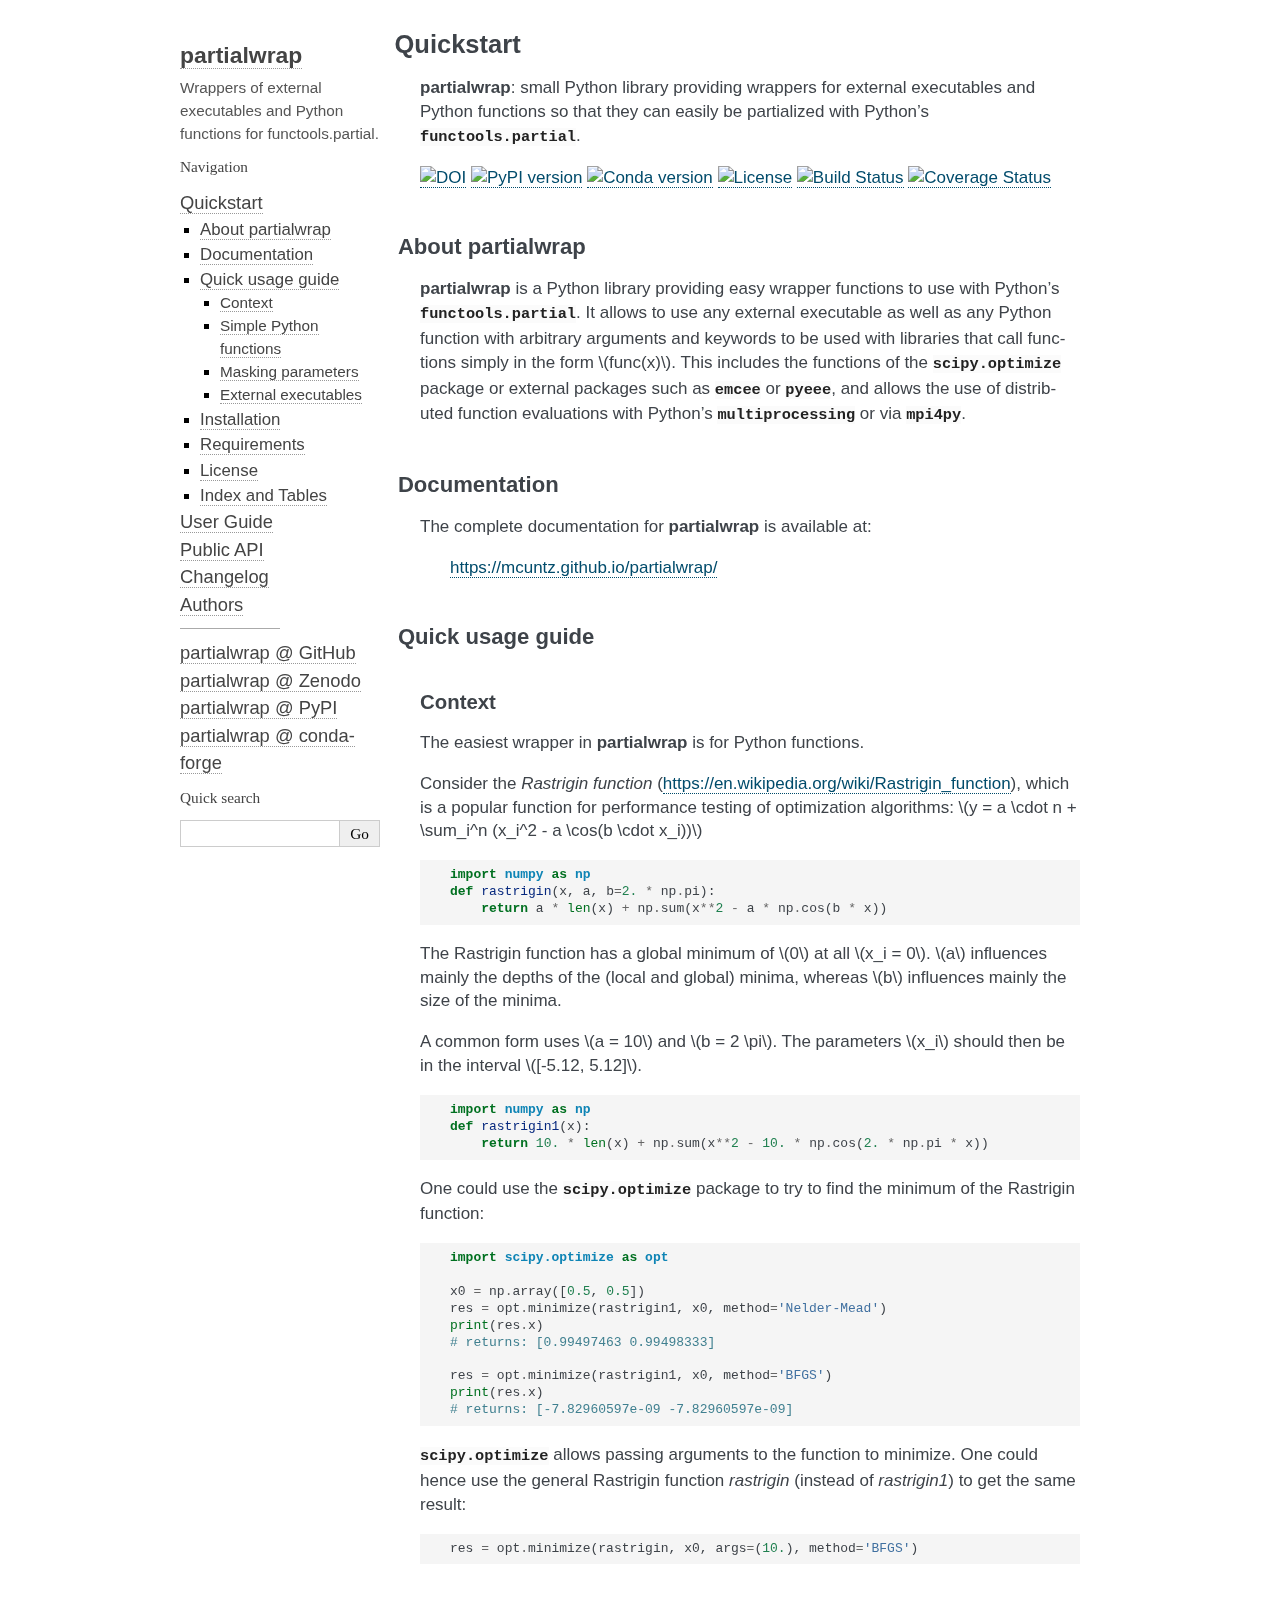
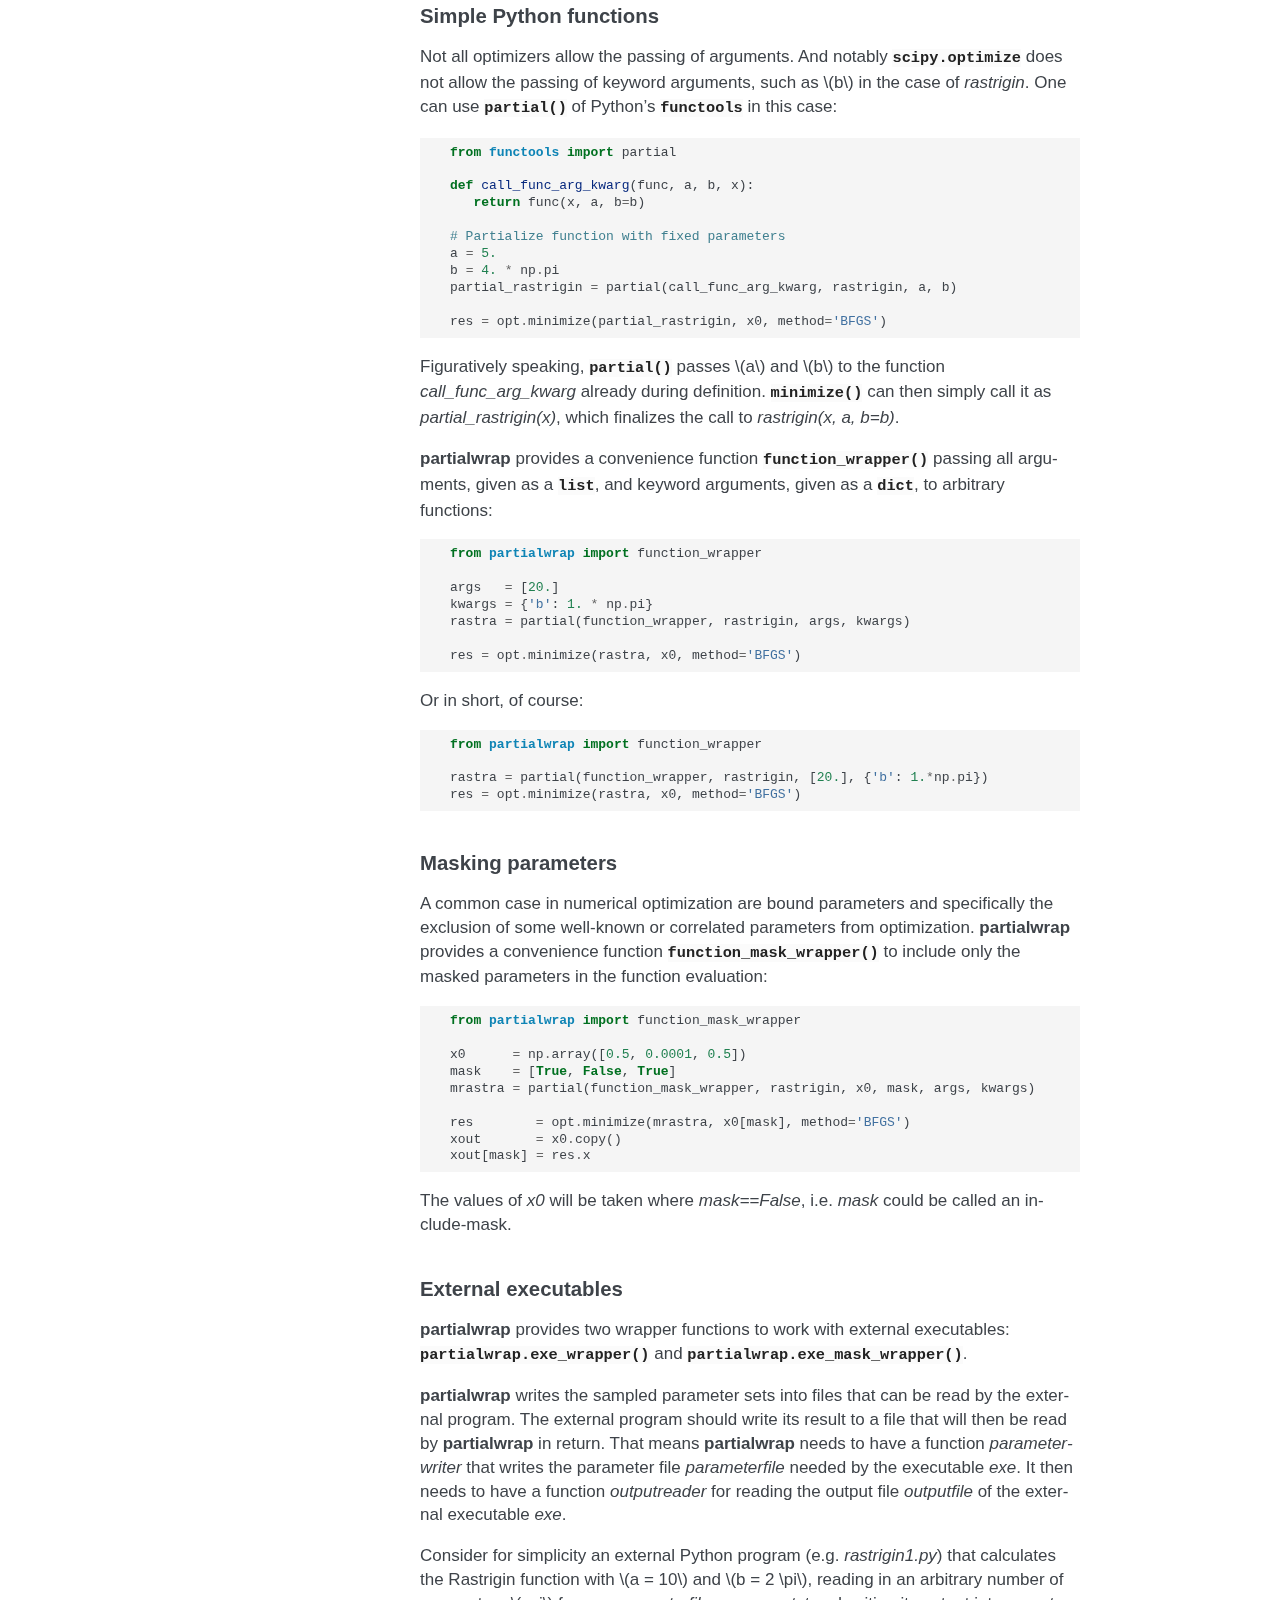
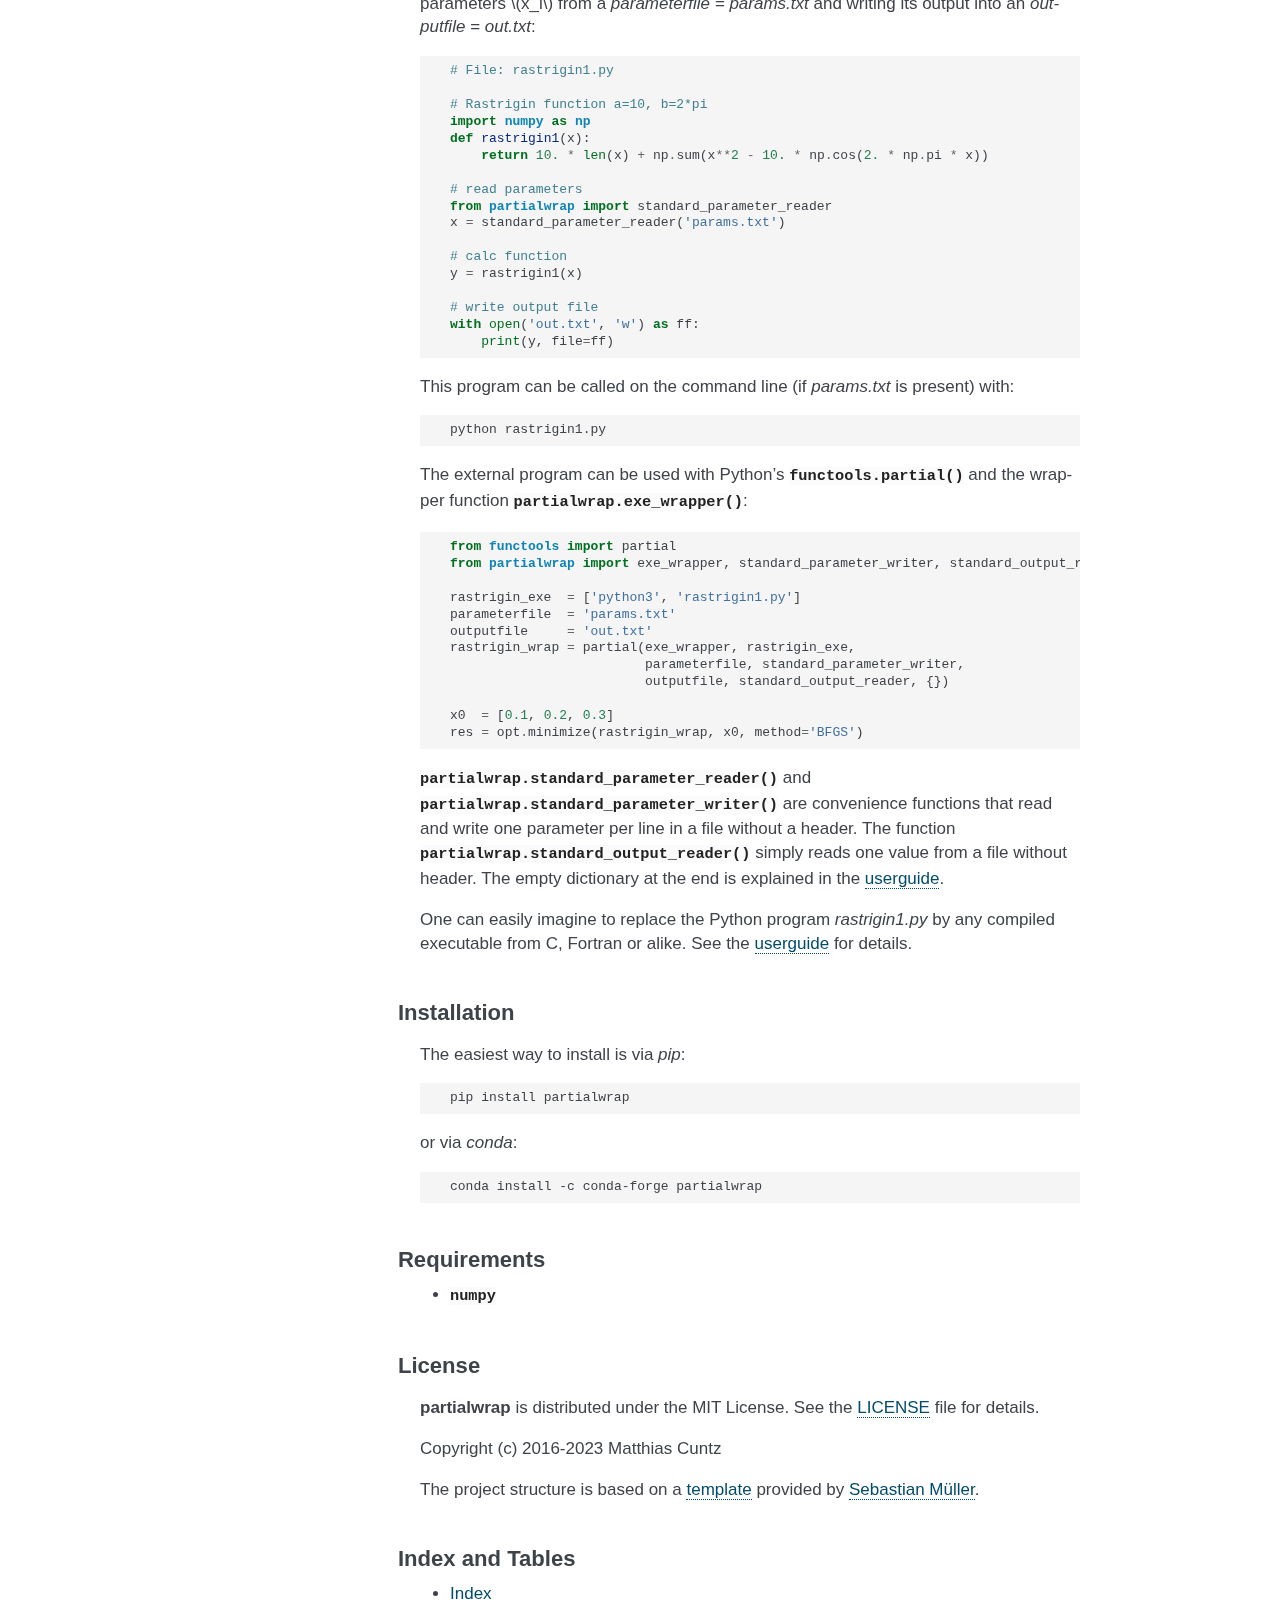
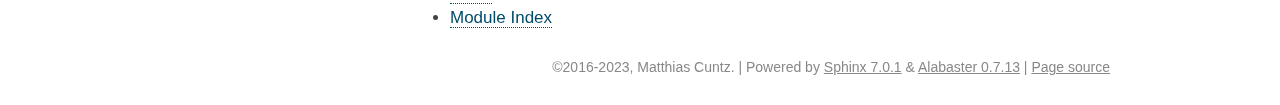
==== docs/html/index.html @ 46c93080 "Started moving to reStructuredText and Github pages" ====
<!DOCTYPE html>

<html lang="en">
  <head>
    <meta charset="utf-8" />
    <meta name="viewport" content="width=device-width, initial-scale=1.0" /><meta name="generator" content="Docutils 0.18.1: http://docutils.sourceforge.net/" />

    <title>Quickstart &#8212; partialwrap 1.7 documentation</title>
    <link rel="stylesheet" type="text/css" href="_static/pygments.css" />
    <link rel="stylesheet" type="text/css" href="_static/alabaster.css" />
    <link rel="stylesheet" type="text/css" href="_static/css/custom.css" />
    <script data-url_root="./" id="documentation_options" src="_static/documentation_options.js"></script>
    <script src="_static/doctools.js"></script>
    <script src="_static/sphinx_highlight.js"></script>
    <script async="async" src="https://cdn.jsdelivr.net/npm/mathjax@3/es5/tex-mml-chtml.js"></script>
    <link rel="index" title="Index" href="genindex.html" />
    <link rel="search" title="Search" href="search.html" />
    <link rel="next" title="User Guide" href="userguide.html" />
    <link rel="prev" title="Contents" href="contents.html" />
   
  <link rel="stylesheet" href="_static/custom.css" type="text/css" />
  
  
  <meta name="viewport" content="width=device-width, initial-scale=0.9, maximum-scale=0.9" />

  </head><body>
  

    <div class="document">
      <div class="documentwrapper">
        <div class="bodywrapper">
          

          <div class="body" role="main">
            
  <section id="quickstart">
<h1>Quickstart<a class="headerlink" href="#quickstart" title="Permalink to this heading">¶</a></h1>
<p><strong>partialwrap</strong>: small Python library providing wrappers for external
executables and Python functions so that they can easily be partialized with
Python’s <code class="xref py py-mod docutils literal notranslate"><span class="pre">functools.partial</span></code>.</p>
<p><a class="reference external" href="https://doi.org/10.5281/zenodo.3893705"><img alt="DOI" src="https://zenodo.org/badge/DOI/10.5281/zenodo.3893705.svg" /></a> <a class="reference external" href="https://badge.fury.io/py/partialwrap"><img alt="PyPI version" src="https://badge.fury.io/py/partialwrap.svg" /></a> <a class="reference external" href="https://anaconda.org/conda-forge/partialwrap"><img alt="Conda version" src="https://img.shields.io/conda/vn/conda-forge//partialwrap.svg" /></a> <a class="reference external" href="https://github.com/mcuntz/partialwrap/blob/master/LICENSE"><img alt="License" src="http://img.shields.io/badge/license-MIT-blue.svg?style=flat" /></a> <a class="reference external" href="https://github.com/mcuntz/partialwrap/actions"><img alt="Build Status" src="https://github.com/mcuntz/partialwrap/workflows/Continuous%20Integration/badge.svg?branch=main" /></a> <a class="reference external" href="https://coveralls.io/github/mcuntz/partialwrap?branch=master"><img alt="Coverage Status" src="https://coveralls.io/repos/github/mcuntz/partialwrap/badge.svg?branch=master" /></a></p>
<section id="about-partialwrap">
<h2>About partialwrap<a class="headerlink" href="#about-partialwrap" title="Permalink to this heading">¶</a></h2>
<p><strong>partialwrap</strong> is a Python library providing easy wrapper functions to use with
Python’s <code class="xref py py-mod docutils literal notranslate"><span class="pre">functools.partial</span></code>. It allows to use any external executable as
well as any Python function with arbitrary arguments and keywords to be used
with libraries that call functions simply in the form <span class="math notranslate nohighlight">\(func(x)\)</span>. This
includes the functions of the <a class="reference external" href="https://docs.scipy.org/doc/scipy/reference/optimize.html#module-scipy.optimize" title="(in SciPy v1.11.2)"><code class="xref py py-mod docutils literal notranslate"><span class="pre">scipy.optimize</span></code></a> package or external packages
such as <code class="xref py py-mod docutils literal notranslate"><span class="pre">emcee</span></code> or <a class="reference external" href="https://pyeee.readthedocs.io/en/latest/package.html#module-pyeee" title="(in pyeee v3.0)"><code class="xref py py-mod docutils literal notranslate"><span class="pre">pyeee</span></code></a>, and allows the use of distributed function
evaluations with Python’s <a class="reference external" href="https://docs.python.org/3/library/multiprocessing.html#module-multiprocessing" title="(in Python v3.11)"><code class="xref py py-mod docutils literal notranslate"><span class="pre">multiprocessing</span></code></a> or via <a class="reference external" href="https://mpi4py.readthedocs.io/en/latest/mpi4py.html#module-mpi4py" title="(in MPI for Python v4.0.0)"><code class="xref py py-mod docutils literal notranslate"><span class="pre">mpi4py</span></code></a>.</p>
</section>
<section id="documentation">
<h2>Documentation<a class="headerlink" href="#documentation" title="Permalink to this heading">¶</a></h2>
<p>The complete documentation for <strong>partialwrap</strong> is available at:</p>
<blockquote>
<div><p><a class="reference external" href="https://mcuntz.github.io/partialwrap/">https://mcuntz.github.io/partialwrap/</a></p>
</div></blockquote>
</section>
<section id="quick-usage-guide">
<h2>Quick usage guide<a class="headerlink" href="#quick-usage-guide" title="Permalink to this heading">¶</a></h2>
<section id="context">
<h3>Context<a class="headerlink" href="#context" title="Permalink to this heading">¶</a></h3>
<p>The easiest wrapper in <strong>partialwrap</strong> is for Python functions.</p>
<p>Consider the <em>Rastrigin function</em>
(<a class="reference external" href="https://en.wikipedia.org/wiki/Rastrigin_function">https://en.wikipedia.org/wiki/Rastrigin_function</a>), which is a popular
function for performance testing of optimization algorithms: <span class="math notranslate nohighlight">\(y
= a \cdot n + \sum_i^n (x_i^2 - a \cos(b \cdot x_i))\)</span></p>
<div class="highlight-python notranslate"><div class="highlight"><pre><span></span><span class="kn">import</span> <span class="nn">numpy</span> <span class="k">as</span> <span class="nn">np</span>
<span class="k">def</span> <span class="nf">rastrigin</span><span class="p">(</span><span class="n">x</span><span class="p">,</span> <span class="n">a</span><span class="p">,</span> <span class="n">b</span><span class="o">=</span><span class="mf">2.</span> <span class="o">*</span> <span class="n">np</span><span class="o">.</span><span class="n">pi</span><span class="p">):</span>
    <span class="k">return</span> <span class="n">a</span> <span class="o">*</span> <span class="nb">len</span><span class="p">(</span><span class="n">x</span><span class="p">)</span> <span class="o">+</span> <span class="n">np</span><span class="o">.</span><span class="n">sum</span><span class="p">(</span><span class="n">x</span><span class="o">**</span><span class="mi">2</span> <span class="o">-</span> <span class="n">a</span> <span class="o">*</span> <span class="n">np</span><span class="o">.</span><span class="n">cos</span><span class="p">(</span><span class="n">b</span> <span class="o">*</span> <span class="n">x</span><span class="p">))</span>
</pre></div>
</div>
<p>The Rastrigin function has a global minimum of <span class="math notranslate nohighlight">\(0\)</span> at all <span class="math notranslate nohighlight">\(x_i =
0\)</span>. <span class="math notranslate nohighlight">\(a\)</span> influences mainly the depths of the (local and global)
minima, whereas <span class="math notranslate nohighlight">\(b\)</span> influences mainly the size of the minima.</p>
<p>A common form uses <span class="math notranslate nohighlight">\(a = 10\)</span> and <span class="math notranslate nohighlight">\(b = 2 \pi\)</span>. The parameters
<span class="math notranslate nohighlight">\(x_i\)</span> should then be in the interval <span class="math notranslate nohighlight">\([-5.12, 5.12]\)</span>.</p>
<div class="highlight-python notranslate"><div class="highlight"><pre><span></span><span class="kn">import</span> <span class="nn">numpy</span> <span class="k">as</span> <span class="nn">np</span>
<span class="k">def</span> <span class="nf">rastrigin1</span><span class="p">(</span><span class="n">x</span><span class="p">):</span>
    <span class="k">return</span> <span class="mf">10.</span> <span class="o">*</span> <span class="nb">len</span><span class="p">(</span><span class="n">x</span><span class="p">)</span> <span class="o">+</span> <span class="n">np</span><span class="o">.</span><span class="n">sum</span><span class="p">(</span><span class="n">x</span><span class="o">**</span><span class="mi">2</span> <span class="o">-</span> <span class="mf">10.</span> <span class="o">*</span> <span class="n">np</span><span class="o">.</span><span class="n">cos</span><span class="p">(</span><span class="mf">2.</span> <span class="o">*</span> <span class="n">np</span><span class="o">.</span><span class="n">pi</span> <span class="o">*</span> <span class="n">x</span><span class="p">))</span>
</pre></div>
</div>
<p>One could use the <a class="reference external" href="https://docs.scipy.org/doc/scipy/reference/optimize.html#module-scipy.optimize" title="(in SciPy v1.11.2)"><code class="xref py py-mod docutils literal notranslate"><span class="pre">scipy.optimize</span></code></a> package to try to find the
minimum of the Rastrigin function:</p>
<div class="highlight-python notranslate"><div class="highlight"><pre><span></span><span class="kn">import</span> <span class="nn">scipy.optimize</span> <span class="k">as</span> <span class="nn">opt</span>

<span class="n">x0</span> <span class="o">=</span> <span class="n">np</span><span class="o">.</span><span class="n">array</span><span class="p">([</span><span class="mf">0.5</span><span class="p">,</span> <span class="mf">0.5</span><span class="p">])</span>
<span class="n">res</span> <span class="o">=</span> <span class="n">opt</span><span class="o">.</span><span class="n">minimize</span><span class="p">(</span><span class="n">rastrigin1</span><span class="p">,</span> <span class="n">x0</span><span class="p">,</span> <span class="n">method</span><span class="o">=</span><span class="s1">&#39;Nelder-Mead&#39;</span><span class="p">)</span>
<span class="nb">print</span><span class="p">(</span><span class="n">res</span><span class="o">.</span><span class="n">x</span><span class="p">)</span>
<span class="c1"># returns: [0.99497463 0.99498333]</span>

<span class="n">res</span> <span class="o">=</span> <span class="n">opt</span><span class="o">.</span><span class="n">minimize</span><span class="p">(</span><span class="n">rastrigin1</span><span class="p">,</span> <span class="n">x0</span><span class="p">,</span> <span class="n">method</span><span class="o">=</span><span class="s1">&#39;BFGS&#39;</span><span class="p">)</span>
<span class="nb">print</span><span class="p">(</span><span class="n">res</span><span class="o">.</span><span class="n">x</span><span class="p">)</span>
<span class="c1"># returns: [-7.82960597e-09 -7.82960597e-09]</span>
</pre></div>
</div>
<p><a class="reference external" href="https://docs.scipy.org/doc/scipy/reference/optimize.html#module-scipy.optimize" title="(in SciPy v1.11.2)"><code class="xref py py-mod docutils literal notranslate"><span class="pre">scipy.optimize</span></code></a> allows passing arguments to the function to
minimize. One could hence use the general Rastrigin function
<cite>rastrigin</cite> (instead of <cite>rastrigin1</cite>) to get the same result:</p>
<div class="highlight-python notranslate"><div class="highlight"><pre><span></span><span class="n">res</span> <span class="o">=</span> <span class="n">opt</span><span class="o">.</span><span class="n">minimize</span><span class="p">(</span><span class="n">rastrigin</span><span class="p">,</span> <span class="n">x0</span><span class="p">,</span> <span class="n">args</span><span class="o">=</span><span class="p">(</span><span class="mf">10.</span><span class="p">),</span> <span class="n">method</span><span class="o">=</span><span class="s1">&#39;BFGS&#39;</span><span class="p">)</span>
</pre></div>
</div>
</section>
<section id="simple-python-functions">
<h3>Simple Python functions<a class="headerlink" href="#simple-python-functions" title="Permalink to this heading">¶</a></h3>
<p>Not all optimizers allow the passing of arguments. And notably
<a class="reference external" href="https://docs.scipy.org/doc/scipy/reference/optimize.html#module-scipy.optimize" title="(in SciPy v1.11.2)"><code class="xref py py-mod docutils literal notranslate"><span class="pre">scipy.optimize</span></code></a> does not allow the passing of keyword arguments, such as
<span class="math notranslate nohighlight">\(b\)</span> in the case of <cite>rastrigin</cite>. One can use <a class="reference external" href="https://docs.python.org/3/library/functools.html#functools.partial" title="(in Python v3.11)"><code class="xref py py-func docutils literal notranslate"><span class="pre">partial()</span></code></a> of
Python’s <a class="reference external" href="https://docs.python.org/3/library/functools.html#module-functools" title="(in Python v3.11)"><code class="xref py py-mod docutils literal notranslate"><span class="pre">functools</span></code></a> in this case:</p>
<div class="highlight-python notranslate"><div class="highlight"><pre><span></span><span class="kn">from</span> <span class="nn">functools</span> <span class="kn">import</span> <span class="n">partial</span>

<span class="k">def</span> <span class="nf">call_func_arg_kwarg</span><span class="p">(</span><span class="n">func</span><span class="p">,</span> <span class="n">a</span><span class="p">,</span> <span class="n">b</span><span class="p">,</span> <span class="n">x</span><span class="p">):</span>
   <span class="k">return</span> <span class="n">func</span><span class="p">(</span><span class="n">x</span><span class="p">,</span> <span class="n">a</span><span class="p">,</span> <span class="n">b</span><span class="o">=</span><span class="n">b</span><span class="p">)</span>

<span class="c1"># Partialize function with fixed parameters</span>
<span class="n">a</span> <span class="o">=</span> <span class="mf">5.</span>
<span class="n">b</span> <span class="o">=</span> <span class="mf">4.</span> <span class="o">*</span> <span class="n">np</span><span class="o">.</span><span class="n">pi</span>
<span class="n">partial_rastrigin</span> <span class="o">=</span> <span class="n">partial</span><span class="p">(</span><span class="n">call_func_arg_kwarg</span><span class="p">,</span> <span class="n">rastrigin</span><span class="p">,</span> <span class="n">a</span><span class="p">,</span> <span class="n">b</span><span class="p">)</span>

<span class="n">res</span> <span class="o">=</span> <span class="n">opt</span><span class="o">.</span><span class="n">minimize</span><span class="p">(</span><span class="n">partial_rastrigin</span><span class="p">,</span> <span class="n">x0</span><span class="p">,</span> <span class="n">method</span><span class="o">=</span><span class="s1">&#39;BFGS&#39;</span><span class="p">)</span>
</pre></div>
</div>
<p>Figuratively speaking, <a class="reference external" href="https://docs.python.org/3/library/functools.html#functools.partial" title="(in Python v3.11)"><code class="xref py py-func docutils literal notranslate"><span class="pre">partial()</span></code></a> passes <span class="math notranslate nohighlight">\(a\)</span> and <span class="math notranslate nohighlight">\(b\)</span>
to the function <cite>call_func_arg_kwarg</cite> already during definition.
<a class="reference external" href="https://docs.scipy.org/doc/scipy/reference/generated/scipy.optimize.minimize.html#scipy.optimize.minimize" title="(in SciPy v1.11.2)"><code class="xref py py-func docutils literal notranslate"><span class="pre">minimize()</span></code></a> can then simply call it as
<cite>partial_rastrigin(x)</cite>, which finalizes the call to <cite>rastrigin(x, a, b=b)</cite>.</p>
<p><strong>partialwrap</strong> provides a convenience function
<code class="xref py py-func docutils literal notranslate"><span class="pre">function_wrapper()</span></code> passing all arguments, given as a
<a class="reference external" href="https://docs.python.org/3/library/stdtypes.html#list" title="(in Python v3.11)"><code class="xref any docutils literal notranslate"><span class="pre">list</span></code></a>, and keyword arguments, given as a <a class="reference external" href="https://docs.python.org/3/library/stdtypes.html#dict" title="(in Python v3.11)"><code class="xref any docutils literal notranslate"><span class="pre">dict</span></code></a>, to arbitrary
functions:</p>
<div class="highlight-python notranslate"><div class="highlight"><pre><span></span><span class="kn">from</span> <span class="nn">partialwrap</span> <span class="kn">import</span> <span class="n">function_wrapper</span>

<span class="n">args</span>   <span class="o">=</span> <span class="p">[</span><span class="mf">20.</span><span class="p">]</span>
<span class="n">kwargs</span> <span class="o">=</span> <span class="p">{</span><span class="s1">&#39;b&#39;</span><span class="p">:</span> <span class="mf">1.</span> <span class="o">*</span> <span class="n">np</span><span class="o">.</span><span class="n">pi</span><span class="p">}</span>
<span class="n">rastra</span> <span class="o">=</span> <span class="n">partial</span><span class="p">(</span><span class="n">function_wrapper</span><span class="p">,</span> <span class="n">rastrigin</span><span class="p">,</span> <span class="n">args</span><span class="p">,</span> <span class="n">kwargs</span><span class="p">)</span>

<span class="n">res</span> <span class="o">=</span> <span class="n">opt</span><span class="o">.</span><span class="n">minimize</span><span class="p">(</span><span class="n">rastra</span><span class="p">,</span> <span class="n">x0</span><span class="p">,</span> <span class="n">method</span><span class="o">=</span><span class="s1">&#39;BFGS&#39;</span><span class="p">)</span>
</pre></div>
</div>
<p>Or in short, of course:</p>
<div class="highlight-python notranslate"><div class="highlight"><pre><span></span><span class="kn">from</span> <span class="nn">partialwrap</span> <span class="kn">import</span> <span class="n">function_wrapper</span>

<span class="n">rastra</span> <span class="o">=</span> <span class="n">partial</span><span class="p">(</span><span class="n">function_wrapper</span><span class="p">,</span> <span class="n">rastrigin</span><span class="p">,</span> <span class="p">[</span><span class="mf">20.</span><span class="p">],</span> <span class="p">{</span><span class="s1">&#39;b&#39;</span><span class="p">:</span> <span class="mf">1.</span><span class="o">*</span><span class="n">np</span><span class="o">.</span><span class="n">pi</span><span class="p">})</span>
<span class="n">res</span> <span class="o">=</span> <span class="n">opt</span><span class="o">.</span><span class="n">minimize</span><span class="p">(</span><span class="n">rastra</span><span class="p">,</span> <span class="n">x0</span><span class="p">,</span> <span class="n">method</span><span class="o">=</span><span class="s1">&#39;BFGS&#39;</span><span class="p">)</span>
</pre></div>
</div>
</section>
<section id="masking-parameters">
<h3>Masking parameters<a class="headerlink" href="#masking-parameters" title="Permalink to this heading">¶</a></h3>
<p>A common case in numerical optimization are bound parameters and specifically
the exclusion of some well-known or correlated parameters from optimization.
<strong>partialwrap</strong> provides a convenience function
<code class="xref py py-func docutils literal notranslate"><span class="pre">function_mask_wrapper()</span></code> to include only the masked parameters
in the function evaluation:</p>
<div class="highlight-python notranslate"><div class="highlight"><pre><span></span><span class="kn">from</span> <span class="nn">partialwrap</span> <span class="kn">import</span> <span class="n">function_mask_wrapper</span>

<span class="n">x0</span>      <span class="o">=</span> <span class="n">np</span><span class="o">.</span><span class="n">array</span><span class="p">([</span><span class="mf">0.5</span><span class="p">,</span> <span class="mf">0.0001</span><span class="p">,</span> <span class="mf">0.5</span><span class="p">])</span>
<span class="n">mask</span>    <span class="o">=</span> <span class="p">[</span><span class="kc">True</span><span class="p">,</span> <span class="kc">False</span><span class="p">,</span> <span class="kc">True</span><span class="p">]</span>
<span class="n">mrastra</span> <span class="o">=</span> <span class="n">partial</span><span class="p">(</span><span class="n">function_mask_wrapper</span><span class="p">,</span> <span class="n">rastrigin</span><span class="p">,</span> <span class="n">x0</span><span class="p">,</span> <span class="n">mask</span><span class="p">,</span> <span class="n">args</span><span class="p">,</span> <span class="n">kwargs</span><span class="p">)</span>

<span class="n">res</span>        <span class="o">=</span> <span class="n">opt</span><span class="o">.</span><span class="n">minimize</span><span class="p">(</span><span class="n">mrastra</span><span class="p">,</span> <span class="n">x0</span><span class="p">[</span><span class="n">mask</span><span class="p">],</span> <span class="n">method</span><span class="o">=</span><span class="s1">&#39;BFGS&#39;</span><span class="p">)</span>
<span class="n">xout</span>       <span class="o">=</span> <span class="n">x0</span><span class="o">.</span><span class="n">copy</span><span class="p">()</span>
<span class="n">xout</span><span class="p">[</span><span class="n">mask</span><span class="p">]</span> <span class="o">=</span> <span class="n">res</span><span class="o">.</span><span class="n">x</span>
</pre></div>
</div>
<p>The values of <cite>x0</cite> will be taken where <cite>mask==False</cite>, i.e. <cite>mask</cite> could be
called an include-mask.</p>
</section>
<section id="external-executables">
<h3>External executables<a class="headerlink" href="#external-executables" title="Permalink to this heading">¶</a></h3>
<p><strong>partialwrap</strong> provides two wrapper functions to work with external
executables: <code class="xref py py-func docutils literal notranslate"><span class="pre">partialwrap.exe_wrapper()</span></code> and
<code class="xref py py-func docutils literal notranslate"><span class="pre">partialwrap.exe_mask_wrapper()</span></code>.</p>
<p><strong>partialwrap</strong> writes the sampled parameter sets into files that can be read by
the external program. The external program should write its result to a file
that will then be read by <strong>partialwrap</strong> in return. That means <strong>partialwrap</strong>
needs to have a function <cite>parameterwriter</cite> that writes the parameter file
<cite>parameterfile</cite> needed by the executable <cite>exe</cite>. It then needs to have a function
<cite>outputreader</cite> for reading the output file <cite>outputfile</cite> of the external
executable <cite>exe</cite>.</p>
<p>Consider for simplicity an external Python program (e.g. <cite>rastrigin1.py</cite>)
that calculates the Rastrigin function with <span class="math notranslate nohighlight">\(a = 10\)</span> and <span class="math notranslate nohighlight">\(b = 2 \pi\)</span>,
reading in an arbitrary number of parameters <span class="math notranslate nohighlight">\(x_i\)</span> from a
<cite>parameterfile = params.txt</cite> and writing its output into an
<cite>outputfile = out.txt</cite>:</p>
<div class="highlight-python notranslate"><div class="highlight"><pre><span></span><span class="c1"># File: rastrigin1.py</span>

<span class="c1"># Rastrigin function a=10, b=2*pi</span>
<span class="kn">import</span> <span class="nn">numpy</span> <span class="k">as</span> <span class="nn">np</span>
<span class="k">def</span> <span class="nf">rastrigin1</span><span class="p">(</span><span class="n">x</span><span class="p">):</span>
    <span class="k">return</span> <span class="mf">10.</span> <span class="o">*</span> <span class="nb">len</span><span class="p">(</span><span class="n">x</span><span class="p">)</span> <span class="o">+</span> <span class="n">np</span><span class="o">.</span><span class="n">sum</span><span class="p">(</span><span class="n">x</span><span class="o">**</span><span class="mi">2</span> <span class="o">-</span> <span class="mf">10.</span> <span class="o">*</span> <span class="n">np</span><span class="o">.</span><span class="n">cos</span><span class="p">(</span><span class="mf">2.</span> <span class="o">*</span> <span class="n">np</span><span class="o">.</span><span class="n">pi</span> <span class="o">*</span> <span class="n">x</span><span class="p">))</span>

<span class="c1"># read parameters</span>
<span class="kn">from</span> <span class="nn">partialwrap</span> <span class="kn">import</span> <span class="n">standard_parameter_reader</span>
<span class="n">x</span> <span class="o">=</span> <span class="n">standard_parameter_reader</span><span class="p">(</span><span class="s1">&#39;params.txt&#39;</span><span class="p">)</span>

<span class="c1"># calc function</span>
<span class="n">y</span> <span class="o">=</span> <span class="n">rastrigin1</span><span class="p">(</span><span class="n">x</span><span class="p">)</span>

<span class="c1"># write output file</span>
<span class="k">with</span> <span class="nb">open</span><span class="p">(</span><span class="s1">&#39;out.txt&#39;</span><span class="p">,</span> <span class="s1">&#39;w&#39;</span><span class="p">)</span> <span class="k">as</span> <span class="n">ff</span><span class="p">:</span>
    <span class="nb">print</span><span class="p">(</span><span class="n">y</span><span class="p">,</span> <span class="n">file</span><span class="o">=</span><span class="n">ff</span><span class="p">)</span>
</pre></div>
</div>
<p>This program can be called on the command line (if <cite>params.txt</cite> is present) with:</p>
<div class="highlight-bash notranslate"><div class="highlight"><pre><span></span>python<span class="w"> </span>rastrigin1.py
</pre></div>
</div>
<p>The external program can be used with Python’s <a class="reference external" href="https://docs.python.org/3/library/functools.html#functools.partial" title="(in Python v3.11)"><code class="xref py py-func docutils literal notranslate"><span class="pre">functools.partial()</span></code></a> and the
wrapper function <code class="xref py py-func docutils literal notranslate"><span class="pre">partialwrap.exe_wrapper()</span></code>:</p>
<div class="highlight-python notranslate"><div class="highlight"><pre><span></span><span class="kn">from</span> <span class="nn">functools</span> <span class="kn">import</span> <span class="n">partial</span>
<span class="kn">from</span> <span class="nn">partialwrap</span> <span class="kn">import</span> <span class="n">exe_wrapper</span><span class="p">,</span> <span class="n">standard_parameter_writer</span><span class="p">,</span> <span class="n">standard_output_reader</span>

<span class="n">rastrigin_exe</span>  <span class="o">=</span> <span class="p">[</span><span class="s1">&#39;python3&#39;</span><span class="p">,</span> <span class="s1">&#39;rastrigin1.py&#39;</span><span class="p">]</span>
<span class="n">parameterfile</span>  <span class="o">=</span> <span class="s1">&#39;params.txt&#39;</span>
<span class="n">outputfile</span>     <span class="o">=</span> <span class="s1">&#39;out.txt&#39;</span>
<span class="n">rastrigin_wrap</span> <span class="o">=</span> <span class="n">partial</span><span class="p">(</span><span class="n">exe_wrapper</span><span class="p">,</span> <span class="n">rastrigin_exe</span><span class="p">,</span>
                         <span class="n">parameterfile</span><span class="p">,</span> <span class="n">standard_parameter_writer</span><span class="p">,</span>
                         <span class="n">outputfile</span><span class="p">,</span> <span class="n">standard_output_reader</span><span class="p">,</span> <span class="p">{})</span>

<span class="n">x0</span>  <span class="o">=</span> <span class="p">[</span><span class="mf">0.1</span><span class="p">,</span> <span class="mf">0.2</span><span class="p">,</span> <span class="mf">0.3</span><span class="p">]</span>
<span class="n">res</span> <span class="o">=</span> <span class="n">opt</span><span class="o">.</span><span class="n">minimize</span><span class="p">(</span><span class="n">rastrigin_wrap</span><span class="p">,</span> <span class="n">x0</span><span class="p">,</span> <span class="n">method</span><span class="o">=</span><span class="s1">&#39;BFGS&#39;</span><span class="p">)</span>
</pre></div>
</div>
<p><code class="xref py py-func docutils literal notranslate"><span class="pre">partialwrap.standard_parameter_reader()</span></code> and
<code class="xref py py-func docutils literal notranslate"><span class="pre">partialwrap.standard_parameter_writer()</span></code> are convenience functions that
read and write one parameter per line in a file without a header. The function
<code class="xref py py-func docutils literal notranslate"><span class="pre">partialwrap.standard_output_reader()</span></code> simply reads one value from a file
without header. The empty dictionary at the end is explained in the <a class="reference external" href="userguide.html">userguide</a>.</p>
<p>One can easily imagine to replace the Python program <cite>rastrigin1.py</cite> by
any compiled executable from C, Fortran or alike. See the <a class="reference external" href="userguide.html">userguide</a> for details.</p>
</section>
</section>
<section id="installation">
<h2>Installation<a class="headerlink" href="#installation" title="Permalink to this heading">¶</a></h2>
<p>The easiest way to install is via <cite>pip</cite>:</p>
<div class="highlight-bash notranslate"><div class="highlight"><pre><span></span>pip<span class="w"> </span>install<span class="w"> </span>partialwrap
</pre></div>
</div>
<p>or via <cite>conda</cite>:</p>
<div class="highlight-bash notranslate"><div class="highlight"><pre><span></span>conda<span class="w"> </span>install<span class="w"> </span>-c<span class="w"> </span>conda-forge<span class="w"> </span>partialwrap
</pre></div>
</div>
</section>
<section id="requirements">
<h2>Requirements<a class="headerlink" href="#requirements" title="Permalink to this heading">¶</a></h2>
<ul class="simple">
<li><p><a class="reference external" href="https://numpy.org/doc/stable/reference/index.html#module-numpy" title="(in NumPy v1.26)"><code class="xref py py-mod docutils literal notranslate"><span class="pre">numpy</span></code></a></p></li>
</ul>
</section>
<section id="license">
<h2>License<a class="headerlink" href="#license" title="Permalink to this heading">¶</a></h2>
<p><strong>partialwrap</strong> is distributed under the MIT License. See the <a class="reference external" href="https://github.com/mcuntz/partialwrap/LICENSE">LICENSE</a> file for details.</p>
<p>Copyright (c) 2016-2023 Matthias Cuntz</p>
<p>The project structure is based on a <a class="reference external" href="https://github.com/MuellerSeb/template">template</a> provided by <a class="reference external" href="https://github.com/MuellerSeb">Sebastian Müller</a>.</p>
</section>
<section id="index-and-tables">
<h2>Index and Tables<a class="headerlink" href="#index-and-tables" title="Permalink to this heading">¶</a></h2>
<ul class="simple">
<li><p><a class="reference internal" href="genindex.html"><span class="std std-ref">Index</span></a></p></li>
<li><p><a class="reference internal" href="py-modindex.html"><span class="std std-ref">Module Index</span></a></p></li>
</ul>
</section>
</section>


          </div>
          
        </div>
      </div>
      <div class="sphinxsidebar" role="navigation" aria-label="main navigation">
        <div class="sphinxsidebarwrapper">
<h1 class="logo"><a href="contents.html">partialwrap</a></h1>



<p class="blurb">Wrappers of external executables and Python functions for functools.partial.</p>






<h3>Navigation</h3>
<ul class="current">
<li class="toctree-l1 current"><a class="current reference internal" href="#">Quickstart</a><ul>
<li class="toctree-l2"><a class="reference internal" href="#about-partialwrap">About partialwrap</a></li>
<li class="toctree-l2"><a class="reference internal" href="#documentation">Documentation</a></li>
<li class="toctree-l2"><a class="reference internal" href="#quick-usage-guide">Quick usage guide</a><ul>
<li class="toctree-l3"><a class="reference internal" href="#context">Context</a></li>
<li class="toctree-l3"><a class="reference internal" href="#simple-python-functions">Simple Python functions</a></li>
<li class="toctree-l3"><a class="reference internal" href="#masking-parameters">Masking parameters</a></li>
<li class="toctree-l3"><a class="reference internal" href="#external-executables">External executables</a></li>
</ul>
</li>
<li class="toctree-l2"><a class="reference internal" href="#installation">Installation</a></li>
<li class="toctree-l2"><a class="reference internal" href="#requirements">Requirements</a></li>
<li class="toctree-l2"><a class="reference internal" href="#license">License</a></li>
<li class="toctree-l2"><a class="reference internal" href="#index-and-tables">Index and Tables</a></li>
</ul>
</li>
<li class="toctree-l1"><a class="reference internal" href="userguide.html">User Guide</a></li>
<li class="toctree-l1"><a class="reference internal" href="api.html">Public API</a></li>
<li class="toctree-l1"><a class="reference internal" href="changelog.html">Changelog</a></li>
<li class="toctree-l1"><a class="reference internal" href="authors.html">Authors</a></li>
</ul>


<hr />
<ul>
    
    <li class="toctree-l1"><a href="https://github.com/mcuntz/partialwrap">partialwrap @ GitHub</a></li>
    
    <li class="toctree-l1"><a href="https://doi.org/10.5281/zenodo.3893705">partialwrap @ Zenodo</a></li>
    
    <li class="toctree-l1"><a href="https://pypi.org/project/partialwrap">partialwrap @ PyPI</a></li>
    
    <li class="toctree-l1"><a href="https://anaconda.org/conda-forge/partialwrap">partialwrap @ conda-forge</a></li>
    
</ul>
<div class="relations">
<h3>Related Topics</h3>
<ul>
  <li><a href="contents.html">Documentation overview</a><ul>
      <li>Previous: <a href="contents.html" title="previous chapter">Contents</a></li>
      <li>Next: <a href="userguide.html" title="next chapter">User Guide</a></li>
  </ul></li>
</ul>
</div>
<div id="searchbox" style="display: none" role="search">
  <h3 id="searchlabel">Quick search</h3>
    <div class="searchformwrapper">
    <form class="search" action="search.html" method="get">
      <input type="text" name="q" aria-labelledby="searchlabel" autocomplete="off" autocorrect="off" autocapitalize="off" spellcheck="false"/>
      <input type="submit" value="Go" />
    </form>
    </div>
</div>
<script>document.getElementById('searchbox').style.display = "block"</script>
        </div>
      </div>
      <div class="clearer"></div>
    </div>
    <div class="footer">
      &copy;2016-2023, Matthias Cuntz.
      
      |
      Powered by <a href="http://sphinx-doc.org/">Sphinx 7.0.1</a>
      &amp; <a href="https://github.com/bitprophet/alabaster">Alabaster 0.7.13</a>
      
      |
      <a href="_sources/index.rst.txt"
          rel="nofollow">Page source</a>
    </div>

    

    
  </body>
</html>
---- docs/html/_static/pygments.css ----
pre { line-height: 125%; }
td.linenos .normal { color: inherit; background-color: transparent; padding-left: 5px; padding-right: 5px; }
span.linenos { color: inherit; background-color: transparent; padding-left: 5px; padding-right: 5px; }
td.linenos .special { color: #000000; background-color: #ffffc0; padding-left: 5px; padding-right: 5px; }
span.linenos.special { color: #000000; background-color: #ffffc0; padding-left: 5px; padding-right: 5px; }
.highlight .hll { background-color: #ffffcc }
.highlight { background: #eeffcc; }
.highlight .c { color: #408090; font-style: italic } /* Comment */
.highlight .err { border: 1px solid #FF0000 } /* Error */
.highlight .k { color: #007020; font-weight: bold } /* Keyword */
.highlight .o { color: #666666 } /* Operator */
.highlight .ch { color: #408090; font-style: italic } /* Comment.Hashbang */
.highlight .cm { color: #408090; font-style: italic } /* Comment.Multiline */
.highlight .cp { color: #007020 } /* Comment.Preproc */
.highlight .cpf { color: #408090; font-style: italic } /* Comment.PreprocFile */
.highlight .c1 { color: #408090; font-style: italic } /* Comment.Single */
.highlight .cs { color: #408090; background-color: #fff0f0 } /* Comment.Special */
.highlight .gd { color: #A00000 } /* Generic.Deleted */
.highlight .ge { font-style: italic } /* Generic.Emph */
.highlight .gr { color: #FF0000 } /* Generic.Error */
.highlight .gh { color: #000080; font-weight: bold } /* Generic.Heading */
.highlight .gi { color: #00A000 } /* Generic.Inserted */
.highlight .go { color: #333333 } /* Generic.Output */
.highlight .gp { color: #c65d09; font-weight: bold } /* Generic.Prompt */
.highlight .gs { font-weight: bold } /* Generic.Strong */
.highlight .gu { color: #800080; font-weight: bold } /* Generic.Subheading */
.highlight .gt { color: #0044DD } /* Generic.Traceback */
.highlight .kc { color: #007020; font-weight: bold } /* Keyword.Constant */
.highlight .kd { color: #007020; font-weight: bold } /* Keyword.Declaration */
.highlight .kn { color: #007020; font-weight: bold } /* Keyword.Namespace */
.highlight .kp { color: #007020 } /* Keyword.Pseudo */
.highlight .kr { color: #007020; font-weight: bold } /* Keyword.Reserved */
.highlight .kt { color: #902000 } /* Keyword.Type */
.highlight .m { color: #208050 } /* Literal.Number */
.highlight .s { color: #4070a0 } /* Literal.String */
.highlight .na { color: #4070a0 } /* Name.Attribute */
.highlight .nb { color: #007020 } /* Name.Builtin */
.highlight .nc { color: #0e84b5; font-weight: bold } /* Name.Class */
.highlight .no { color: #60add5 } /* Name.Constant */
.highlight .nd { color: #555555; font-weight: bold } /* Name.Decorator */
.highlight .ni { color: #d55537; font-weight: bold } /* Name.Entity */
.highlight .ne { color: #007020 } /* Name.Exception */
.highlight .nf { color: #06287e } /* Name.Function */
.highlight .nl { color: #002070; font-weight: bold } /* Name.Label */
.highlight .nn { color: #0e84b5; font-weight: bold } /* Name.Namespace */
.highlight .nt { color: #062873; font-weight: bold } /* Name.Tag */
.highlight .nv { color: #bb60d5 } /* Name.Variable */
.highlight .ow { color: #007020; font-weight: bold } /* Operator.Word */
.highlight .w { color: #bbbbbb } /* Text.Whitespace */
.highlight .mb { color: #208050 } /* Literal.Number.Bin */
.highlight .mf { color: #208050 } /* Literal.Number.Float */
.highlight .mh { color: #208050 } /* Literal.Number.Hex */
.highlight .mi { color: #208050 } /* Literal.Number.Integer */
.highlight .mo { color: #208050 } /* Literal.Number.Oct */
.highlight .sa { color: #4070a0 } /* Literal.String.Affix */
.highlight .sb { color: #4070a0 } /* Literal.String.Backtick */
.highlight .sc { color: #4070a0 } /* Literal.String.Char */
.highlight .dl { color: #4070a0 } /* Literal.String.Delimiter */
.highlight .sd { color: #4070a0; font-style: italic } /* Literal.String.Doc */
.highlight .s2 { color: #4070a0 } /* Literal.String.Double */
.highlight .se { color: #4070a0; font-weight: bold } /* Literal.String.Escape */
.highlight .sh { color: #4070a0 } /* Literal.String.Heredoc */
.highlight .si { color: #70a0d0; font-style: italic } /* Literal.String.Interpol */
.highlight .sx { color: #c65d09 } /* Literal.String.Other */
.highlight .sr { color: #235388 } /* Literal.String.Regex */
.highlight .s1 { color: #4070a0 } /* Literal.String.Single */
.highlight .ss { color: #517918 } /* Literal.String.Symbol */
.highlight .bp { color: #007020 } /* Name.Builtin.Pseudo */
.highlight .fm { color: #06287e } /* Name.Function.Magic */
.highlight .vc { color: #bb60d5 } /* Name.Variable.Class */
.highlight .vg { color: #bb60d5 } /* Name.Variable.Global */
.highlight .vi { color: #bb60d5 } /* Name.Variable.Instance */
.highlight .vm { color: #bb60d5 } /* Name.Variable.Magic */
.highlight .il { color: #208050 } /* Literal.Number.Integer.Long */
---- docs/html/_static/alabaster.css ----
@import url("basic.css");

/* -- page layout ----------------------------------------------------------- */

body {
    font-family: Georgia, serif;
    font-size: 17px;
    background-color: #fff;
    color: #000;
    margin: 0;
    padding: 0;
}


div.document {
    width: 940px;
    margin: 30px auto 0 auto;
}

div.documentwrapper {
    float: left;
    width: 100%;
}

div.bodywrapper {
    margin: 0 0 0 220px;
}

div.sphinxsidebar {
    width: 220px;
    font-size: 14px;
    line-height: 1.5;
}

hr {
    border: 1px solid #B1B4B6;
}

div.body {
    background-color: #fff;
    color: #3E4349;
    padding: 0 30px 0 30px;
}

div.body > .section {
    text-align: left;
}

div.footer {
    width: 940px;
    margin: 20px auto 30px auto;
    font-size: 14px;
    color: #888;
    text-align: right;
}

div.footer a {
    color: #888;
}

p.caption {
    font-family: inherit;
    font-size: inherit;
}


div.relations {
    display: none;
}


div.sphinxsidebar a {
    color: #444;
    text-decoration: none;
    border-bottom: 1px dotted #999;
}

div.sphinxsidebar a:hover {
    border-bottom: 1px solid #999;
}

div.sphinxsidebarwrapper {
    padding: 18px 10px;
}

div.sphinxsidebarwrapper p.logo {
    padding: 0;
    margin: -10px 0 0 0px;
    text-align: center;
}

div.sphinxsidebarwrapper h1.logo {
    margin-top: -10px;
    text-align: center;
    margin-bottom: 5px;
    text-align: left;
}

div.sphinxsidebarwrapper h1.logo-name {
    margin-top: 0px;
}

div.sphinxsidebarwrapper p.blurb {
    margin-top: 0;
    font-style: normal;
}

div.sphinxsidebar h3,
div.sphinxsidebar h4 {
    font-family: Georgia, serif;
    color: #444;
    font-size: 24px;
    font-weight: normal;
    margin: 0 0 5px 0;
    padding: 0;
}

div.sphinxsidebar h4 {
    font-size: 20px;
}

div.sphinxsidebar h3 a {
    color: #444;
}

div.sphinxsidebar p.logo a,
div.sphinxsidebar h3 a,
div.sphinxsidebar p.logo a:hover,
div.sphinxsidebar h3 a:hover {
    border: none;
}

div.sphinxsidebar p {
    color: #555;
    margin: 10px 0;
}

div.sphinxsidebar ul {
    margin: 10px 0;
    padding: 0;
    color: #000;
}

div.sphinxsidebar ul li.toctree-l1 > a {
    font-size: 120%;
}

div.sphinxsidebar ul li.toctree-l2 > a {
    font-size: 110%;
}

div.sphinxsidebar input {
    border: 1px solid #CCC;
    font-family: Georgia, serif;
    font-size: 1em;
}

div.sphinxsidebar hr {
    border: none;
    height: 1px;
    color: #AAA;
    background: #AAA;

    text-align: left;
    margin-left: 0;
    width: 50%;
}

div.sphinxsidebar .badge {
    border-bottom: none;
}

div.sphinxsidebar .badge:hover {
    border-bottom: none;
}

/* To address an issue with donation coming after search */
div.sphinxsidebar h3.donation {
    margin-top: 10px;
}

/* -- body styles ----------------------------------------------------------- */

a {
    color: #004B6B;
    text-decoration: underline;
}

a:hover {
    color: #6D4100;
    text-decoration: underline;
}

div.body h1,
div.body h2,
div.body h3,
div.body h4,
div.body h5,
div.body h6 {
    font-family: Georgia, serif;
    font-weight: normal;
    margin: 30px 0px 10px 0px;
    padding: 0;
}

div.body h1 { margin-top: 0; padding-top: 0; font-size: 240%; }
div.body h2 { font-size: 180%; }
div.body h3 { font-size: 150%; }
div.body h4 { font-size: 130%; }
div.body h5 { font-size: 100%; }
div.body h6 { font-size: 100%; }

a.headerlink {
    color: #DDD;
    padding: 0 4px;
    text-decoration: none;
}

a.headerlink:hover {
    color: #444;
    background: #EAEAEA;
}

div.body p, div.body dd, div.body li {
    line-height: 1.4em;
}

div.admonition {
    margin: 20px 0px;
    padding: 10px 30px;
    background-color: #EEE;
    border: 1px solid #CCC;
}

div.admonition tt.xref, div.admonition code.xref, div.admonition a tt {
    background-color: #FBFBFB;
    border-bottom: 1px solid #fafafa;
}

div.admonition p.admonition-title {
    font-family: Georgia, serif;
    font-weight: normal;
    font-size: 24px;
    margin: 0 0 10px 0;
    padding: 0;
    line-height: 1;
}

div.admonition p.last {
    margin-bottom: 0;
}

div.highlight {
    background-color: #fff;
}

dt:target, .highlight {
    background: #FAF3E8;
}

div.warning {
    background-color: #FCC;
    border: 1px solid #FAA;
}

div.danger {
    background-color: #FCC;
    border: 1px solid #FAA;
    -moz-box-shadow: 2px 2px 4px #D52C2C;
    -webkit-box-shadow: 2px 2px 4px #D52C2C;
    box-shadow: 2px 2px 4px #D52C2C;
}

div.error {
    background-color: #FCC;
    border: 1px solid #FAA;
    -moz-box-shadow: 2px 2px 4px #D52C2C;
    -webkit-box-shadow: 2px 2px 4px #D52C2C;
    box-shadow: 2px 2px 4px #D52C2C;
}

div.caution {
    background-color: #FCC;
    border: 1px solid #FAA;
}

div.attention {
    background-color: #FCC;
    border: 1px solid #FAA;
}

div.important {
    background-color: #EEE;
    border: 1px solid #CCC;
}

div.note {
    background-color: #EEE;
    border: 1px solid #CCC;
}

div.tip {
    background-color: #EEE;
    border: 1px solid #CCC;
}

div.hint {
    background-color: #EEE;
    border: 1px solid #CCC;
}

div.seealso {
    background-color: #EEE;
    border: 1px solid #CCC;
}

div.topic {
    background-color: #EEE;
}

p.admonition-title {
    display: inline;
}

p.admonition-title:after {
    content: ":";
}

pre, tt, code {
    font-family: 'Consolas', 'Menlo', 'DejaVu Sans Mono', 'Bitstream Vera Sans Mono', monospace;
    font-size: 0.9em;
}

.hll {
    background-color: #FFC;
    margin: 0 -12px;
    padding: 0 12px;
    display: block;
}

img.screenshot {
}

tt.descname, tt.descclassname, code.descname, code.descclassname {
    font-size: 0.95em;
}

tt.descname, code.descname {
    padding-right: 0.08em;
}

img.screenshot {
    -moz-box-shadow: 2px 2px 4px #EEE;
    -webkit-box-shadow: 2px 2px 4px #EEE;
    box-shadow: 2px 2px 4px #EEE;
}

table.docutils {
    border: 1px solid #888;
    -moz-box-shadow: 2px 2px 4px #EEE;
    -webkit-box-shadow: 2px 2px 4px #EEE;
    box-shadow: 2px 2px 4px #EEE;
}

table.docutils td, table.docutils th {
    border: 1px solid #888;
    padding: 0.25em 0.7em;
}

table.field-list, table.footnote {
    border: none;
    -moz-box-shadow: none;
    -webkit-box-shadow: none;
    box-shadow: none;
}

table.footnote {
    margin: 15px 0;
    width: 100%;
    border: 1px solid #EEE;
    background: #FDFDFD;
    font-size: 0.9em;
}

table.footnote + table.footnote {
    margin-top: -15px;
    border-top: none;
}

table.field-list th {
    padding: 0 0.8em 0 0;
}

table.field-list td {
    padding: 0;
}

table.field-list p {
    margin-bottom: 0.8em;
}

/* Cloned from
 * https://github.com/sphinx-doc/sphinx/commit/ef60dbfce09286b20b7385333d63a60321784e68
 */
.field-name {
    -moz-hyphens: manual;
    -ms-hyphens: manual;
    -webkit-hyphens: manual;
    hyphens: manual;
}

table.footnote td.label {
    width: .1px;
    padding: 0.3em 0 0.3em 0.5em;
}

table.footnote td {
    padding: 0.3em 0.5em;
}

dl {
    margin-left: 0;
    margin-right: 0;
    margin-top: 0;
    padding: 0;
}

dl dd {
    margin-left: 30px;
}

blockquote {
    margin: 0 0 0 30px;
    padding: 0;
}

ul, ol {
    /* Matches the 30px from the narrow-screen "li > ul" selector below */
    margin: 10px 0 10px 30px;
    padding: 0;
}

pre {
    background: #EEE;
    padding: 7px 30px;
    margin: 15px 0px;
    line-height: 1.3em;
}

div.viewcode-block:target {
    background: #ffd;
}

dl pre, blockquote pre, li pre {
    margin-left: 0;
    padding-left: 30px;
}

tt, code {
    background-color: #ecf0f3;
    color: #222;
    /* padding: 1px 2px; */
}

tt.xref, code.xref, a tt {
    background-color: #FBFBFB;
    border-bottom: 1px solid #fff;
}

a.reference {
    text-decoration: none;
    border-bottom: 1px dotted #004B6B;
}

/* Don't put an underline on images */
a.image-reference, a.image-reference:hover {
    border-bottom: none;
}

a.reference:hover {
    border-bottom: 1px solid #6D4100;
}

a.footnote-reference {
    text-decoration: none;
    font-size: 0.7em;
    vertical-align: top;
    border-bottom: 1px dotted #004B6B;
}

a.footnote-reference:hover {
    border-bottom: 1px solid #6D4100;
}

a:hover tt, a:hover code {
    background: #EEE;
}


@media screen and (max-width: 870px) {

    div.sphinxsidebar {
    	display: none;
    }

    div.document {
       width: 100%;

    }

    div.documentwrapper {
    	margin-left: 0;
    	margin-top: 0;
    	margin-right: 0;
    	margin-bottom: 0;
    }

    div.bodywrapper {
    	margin-top: 0;
    	margin-right: 0;
    	margin-bottom: 0;
    	margin-left: 0;
    }

    ul {
    	margin-left: 0;
    }

	li > ul {
        /* Matches the 30px from the "ul, ol" selector above */
		margin-left: 30px;
	}

    .document {
    	width: auto;
    }

    .footer {
    	width: auto;
    }

    .bodywrapper {
    	margin: 0;
    }

    .footer {
    	width: auto;
    }

    .github {
        display: none;
    }



}



@media screen and (max-width: 875px) {

    body {
        margin: 0;
        padding: 20px 30px;
    }

    div.documentwrapper {
        float: none;
        background: #fff;
    }

    div.sphinxsidebar {
        display: block;
        float: none;
        width: 102.5%;
        margin: 50px -30px -20px -30px;
        padding: 10px 20px;
        background: #333;
        color: #FFF;
    }

    div.sphinxsidebar h3, div.sphinxsidebar h4, div.sphinxsidebar p,
    div.sphinxsidebar h3 a {
        color: #fff;
    }

    div.sphinxsidebar a {
        color: #AAA;
    }

    div.sphinxsidebar p.logo {
        display: none;
    }

    div.document {
        width: 100%;
        margin: 0;
    }

    div.footer {
        display: none;
    }

    div.bodywrapper {
        margin: 0;
    }

    div.body {
        min-height: 0;
        padding: 0;
    }

    .rtd_doc_footer {
        display: none;
    }

    .document {
        width: auto;
    }

    .footer {
        width: auto;
    }

    .footer {
        width: auto;
    }

    .github {
        display: none;
    }
}


/* misc. */

.revsys-inline {
    display: none!important;
}

/* Make nested-list/multi-paragraph items look better in Releases changelog
 * pages. Without this, docutils' magical list fuckery causes inconsistent
 * formatting between different release sub-lists.
 */
div#changelog > div.section > ul > li > p:only-child {
    margin-bottom: 0;
}

/* Hide fugly table cell borders in ..bibliography:: directive output */
table.docutils.citation, table.docutils.citation td, table.docutils.citation th {
  border: none;
  /* Below needed in some edge cases; if not applied, bottom shadows appear */
  -moz-box-shadow: none;
  -webkit-box-shadow: none;
  box-shadow: none;
}


/* relbar */

.related {
    line-height: 30px;
    width: 100%;
    font-size: 0.9rem;
}

.related.top {
    border-bottom: 1px solid #EEE;
    margin-bottom: 20px;
}

.related.bottom {
    border-top: 1px solid #EEE;
}

.related ul {
    padding: 0;
    margin: 0;
    list-style: none;
}

.related li {
    display: inline;
}

nav#rellinks {
    float: right;
}

nav#rellinks li+li:before {
    content: "|";
}

nav#breadcrumbs li+li:before {
    content: "\00BB";
}

/* Hide certain items when printing */
@media print {
    div.related {
        display: none;
    }
}
---- docs/html/_static/css/custom.css ----
/** css/custom.css **/

/* This line is theme specific - it includes the base theme CSS */
@import '../alabaster.css';  /* for Alabaster */
/*@import 'theme.css';       /* for the Read the Docs theme */

/* https://gist.github.com/tehilinski/Sphinx_alabaster_custom.css */

body {
    font-family: Liberation Sans, DejaVu Sans, sans serif, sans;
    height: 100%;
    margin: 0;
    padding: 0;
}

div.body {
    font-size: 100%;
}

div.document {
    height: 100%;
}

div.documentwrapper {
    height: 100%;
}

/* body headers */

div.body h1, div.body h2, div.body h3 {
    font-family: Liberation Sans, DejaVu Sans, sans serif, sans;
    font-weight: bold;
}

div.body h1 {
    text-indent: -1em;
    font-size: 150%;
}

div.body h2 {
    text-indent: -1em;
    font-size: 130%;
    margin-top: 2em;
}

div.body h3 {
    font-size: 120%;
    margin-top: 2em;
}

div.body h4 {
    font-size: 110%;
    font-family: Liberation Serif, DejaVu Serif, serif, sans;
    font-weight: bold;
    margin-top: 2em;
}

/* code snippets */
div.body .highlight {
    font-size: 85%;
}

/* sidebar */

div.sphinxsidebar {
    height: 100%;
    font-size: 90%;
}

div.sphinxsidebar p.caption {
    font-weight: bold;
    font-size: 130%;
}

div.sphinxsidebar h1
{
    text-indent: 0;
    font-size: 150%;
}

div.sphinxsidebar h2
{
    text-indent: 0;
    font-size: 100%;
}

div.sphinxsidebar h3
{
    text-indent: 0;
    font-size: 100%;
}

/* pre background will be lighter; no italics */
pre, tt, code {
    background-color: #F5F5F5;
    font-size: 90%;
    font-family: Liberation Mono, DejaVu San Mono, Monospace, fixed;
}

/* comments within code blocks; font-size is relative to above div.body .highlight */
.highlight .c1 {
    font-style: normal;
    font-size: 100%;
}

/* tables */

table.docutils td, table.docutils th {
    border-color: #E5E5E5;	/* lighten */
}

/* https://stackoverflow.com/questions/60199526/how-to-create-a-horizontal-line-and-white-space-between-function-signatures-in-s */

.function {
    border-bottom: 2px solid #d0d0d0;
    padding-bottom: 30px;
    padding-top: 30px;
}
---- docs/html/_static/custom.css ----
/* This file intentionally left blank. */
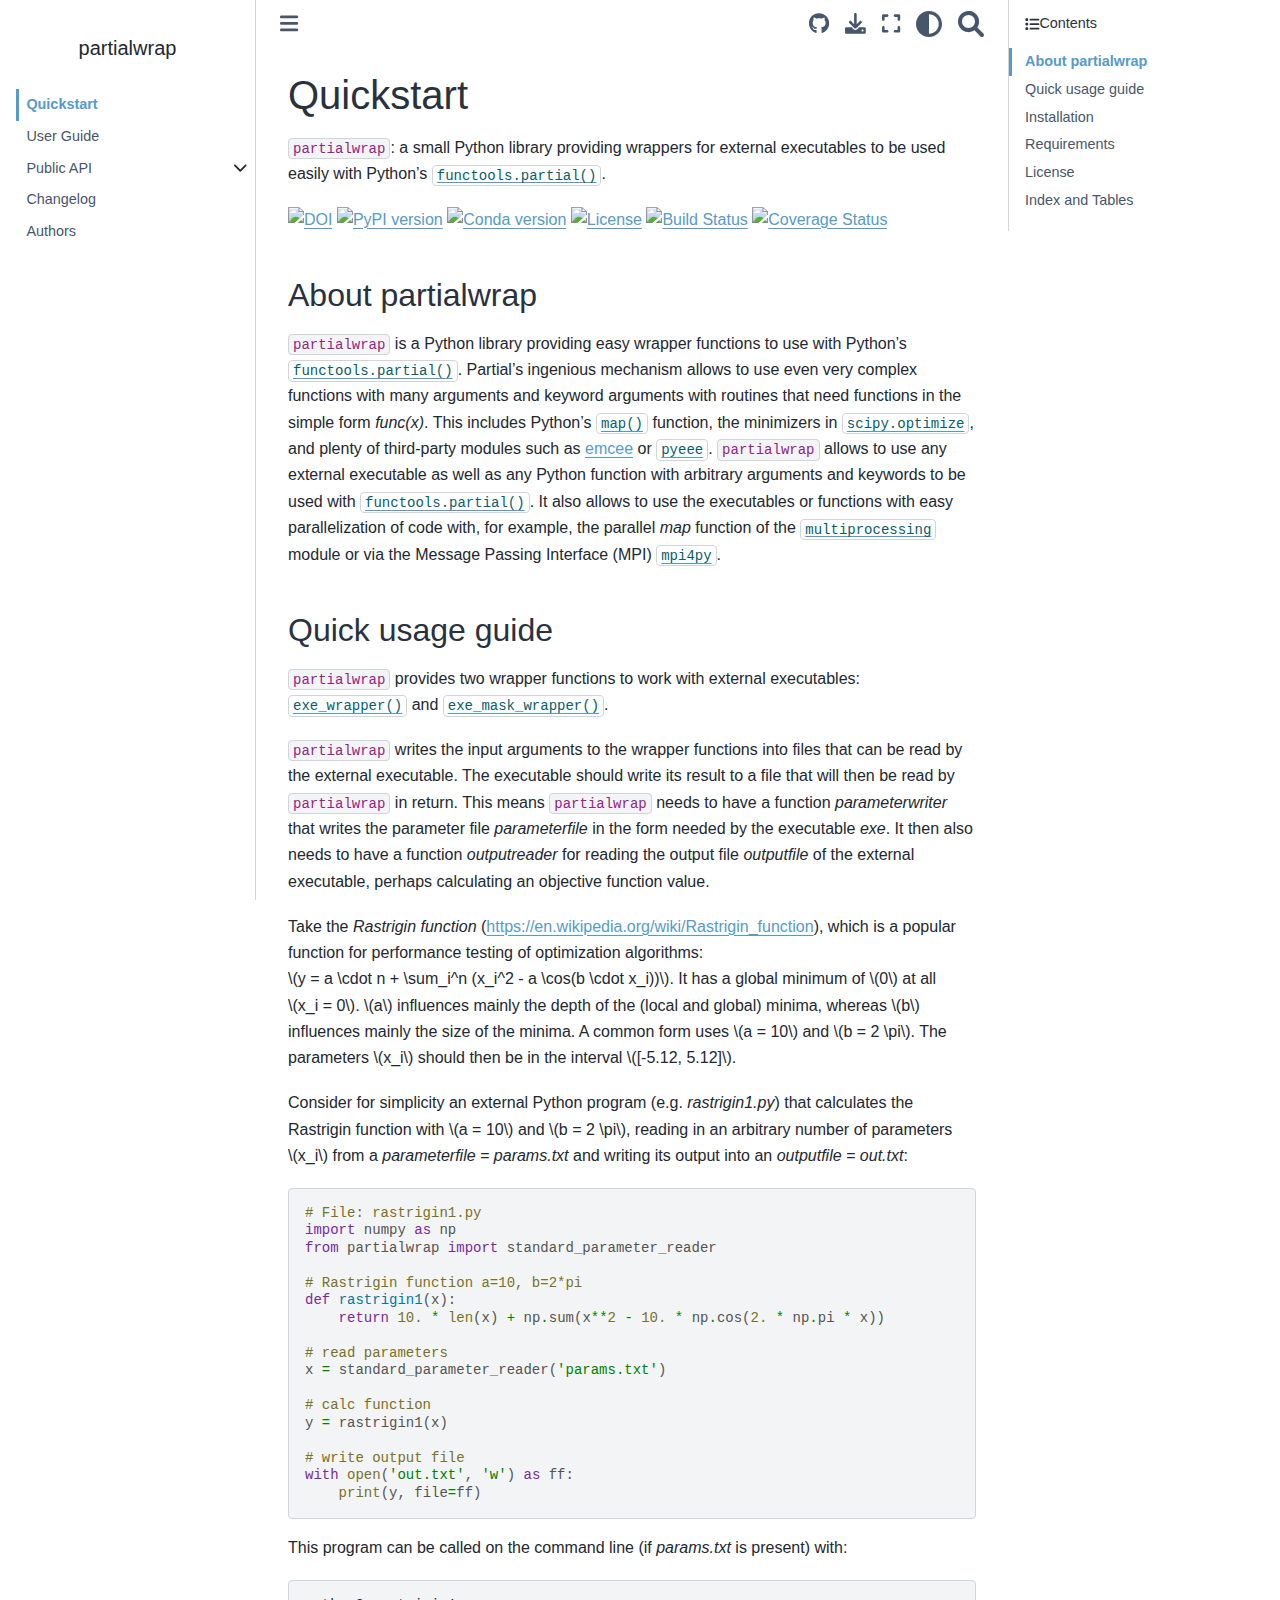
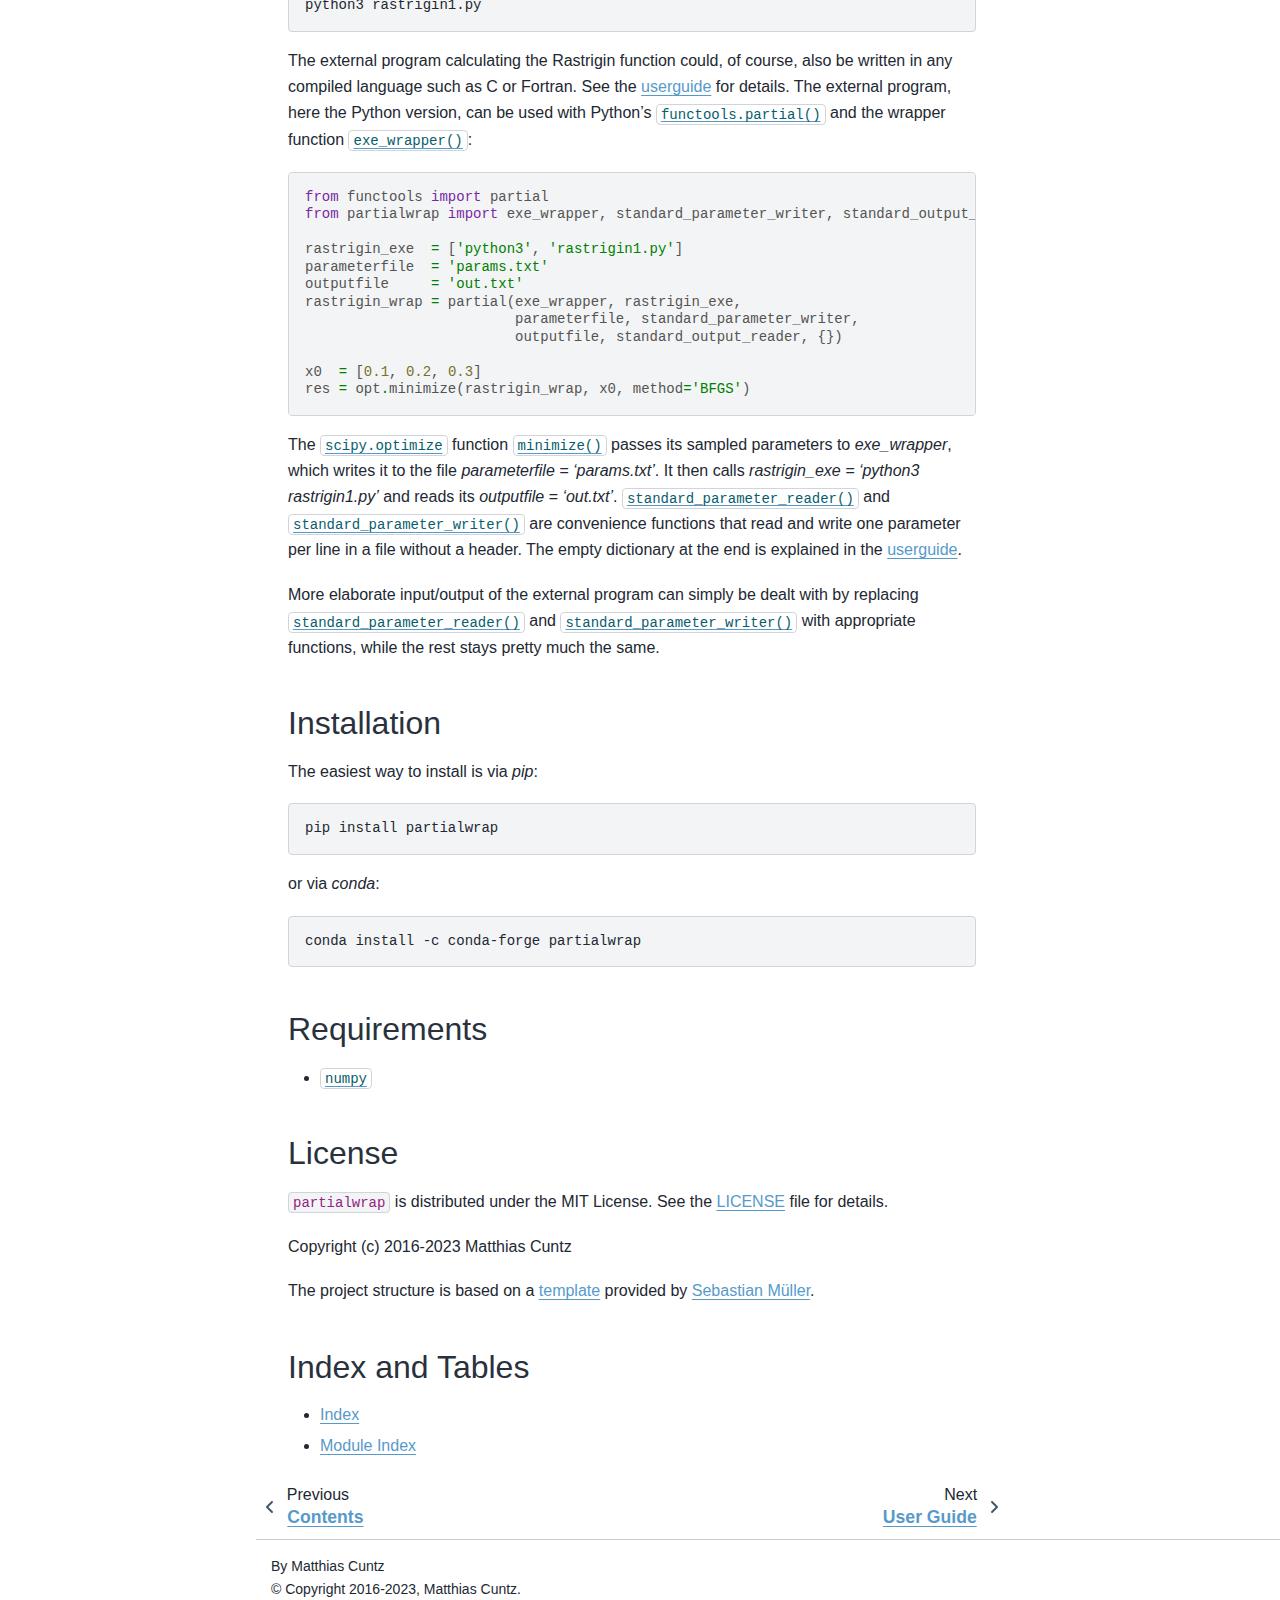
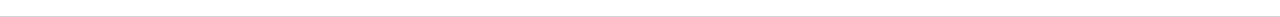
==== commit 423d7fd4: "Updated all docu except userguide" ====
--- a/docs/html/index.html
+++ b/docs/html/index.html
@@ -1,197 +1,434 @@
+
+
 <!DOCTYPE html>
 
-<html lang="en">
+
+<html lang="en" >
+
   <head>
     <meta charset="utf-8" />
     <meta name="viewport" content="width=device-width, initial-scale=1.0" /><meta name="generator" content="Docutils 0.18.1: http://docutils.sourceforge.net/" />
 
-    <title>Quickstart &#8212; partialwrap 1.7 documentation</title>
+    <title>Quickstart &#8212; partialwrap</title>
+  
+  
+  
+  <script data-cfasync="false">
+    document.documentElement.dataset.mode = localStorage.getItem("mode") || "";
+    document.documentElement.dataset.theme = localStorage.getItem("theme") || "light";
+  </script>
+  
+  <!-- Loaded before other Sphinx assets -->
+  <link href="_static/styles/theme.css?digest=ac02cc09edc035673794" rel="stylesheet" />
+<link href="_static/styles/bootstrap.css?digest=ac02cc09edc035673794" rel="stylesheet" />
+<link href="_static/styles/pydata-sphinx-theme.css?digest=ac02cc09edc035673794" rel="stylesheet" />
+
+  
+  <link href="_static/vendor/fontawesome/6.1.2/css/all.min.css?digest=ac02cc09edc035673794" rel="stylesheet" />
+  <link rel="preload" as="font" type="font/woff2" crossorigin href="_static/vendor/fontawesome/6.1.2/webfonts/fa-solid-900.woff2" />
+<link rel="preload" as="font" type="font/woff2" crossorigin href="_static/vendor/fontawesome/6.1.2/webfonts/fa-brands-400.woff2" />
+<link rel="preload" as="font" type="font/woff2" crossorigin href="_static/vendor/fontawesome/6.1.2/webfonts/fa-regular-400.woff2" />
+
     <link rel="stylesheet" type="text/css" href="_static/pygments.css" />
-    <link rel="stylesheet" type="text/css" href="_static/alabaster.css" />
+    <link rel="stylesheet" href="_static/styles/sphinx-book-theme.css?digest=14f4ca6b54d191a8c7657f6c759bf11a5fb86285" type="text/css" />
     <link rel="stylesheet" type="text/css" href="_static/css/custom.css" />
+  
+  <!-- Pre-loaded scripts that we'll load fully later -->
+  <link rel="preload" as="script" href="_static/scripts/bootstrap.js?digest=ac02cc09edc035673794" />
+<link rel="preload" as="script" href="_static/scripts/pydata-sphinx-theme.js?digest=ac02cc09edc035673794" />
+  <script src="_static/vendor/fontawesome/6.1.2/js/all.min.js?digest=ac02cc09edc035673794"></script>
+
     <script data-url_root="./" id="documentation_options" src="_static/documentation_options.js"></script>
     <script src="_static/doctools.js"></script>
     <script src="_static/sphinx_highlight.js"></script>
+    <script src="_static/scripts/sphinx-book-theme.js?digest=5a5c038af52cf7bc1a1ec88eea08e6366ee68824"></script>
     <script async="async" src="https://cdn.jsdelivr.net/npm/mathjax@3/es5/tex-mml-chtml.js"></script>
+    <script>DOCUMENTATION_OPTIONS.pagename = 'index';</script>
     <link rel="index" title="Index" href="genindex.html" />
     <link rel="search" title="Search" href="search.html" />
     <link rel="next" title="User Guide" href="userguide.html" />
     <link rel="prev" title="Contents" href="contents.html" />
-   
-  <link rel="stylesheet" href="_static/custom.css" type="text/css" />
-  
-  
-  <meta name="viewport" content="width=device-width, initial-scale=0.9, maximum-scale=0.9" />
-
-  </head><body>
-  
-
-    <div class="document">
-      <div class="documentwrapper">
-        <div class="bodywrapper">
-          
-
-          <div class="body" role="main">
+  <meta name="viewport" content="width=device-width, initial-scale=1"/>
+  <meta name="docsearch:language" content="en"/>
+  </head>
+  
+  
+  <body data-bs-spy="scroll" data-bs-target=".bd-toc-nav" data-offset="180" data-bs-root-margin="0px 0px -60%" data-default-mode="">
+
+  
+  
+  <a class="skip-link" href="#main-content">Skip to main content</a>
+  
+  <div id="pst-scroll-pixel-helper"></div>
+
+  
+  <button type="button" class="btn rounded-pill" id="pst-back-to-top">
+    <i class="fa-solid fa-arrow-up"></i>
+    Back to top
+  </button>
+
+  
+  <input type="checkbox"
+          class="sidebar-toggle"
+          name="__primary"
+          id="__primary"/>
+  <label class="overlay overlay-primary" for="__primary"></label>
+  
+  <input type="checkbox"
+          class="sidebar-toggle"
+          name="__secondary"
+          id="__secondary"/>
+  <label class="overlay overlay-secondary" for="__secondary"></label>
+  
+  <div class="search-button__wrapper">
+    <div class="search-button__overlay"></div>
+    <div class="search-button__search-container">
+<form class="bd-search d-flex align-items-center"
+      action="search.html"
+      method="get">
+  <i class="fa-solid fa-magnifying-glass"></i>
+  <input type="search"
+         class="form-control"
+         name="q"
+         id="search-input"
+         placeholder="Search..."
+         aria-label="Search..."
+         autocomplete="off"
+         autocorrect="off"
+         autocapitalize="off"
+         spellcheck="false"/>
+  <span class="search-button__kbd-shortcut"><kbd class="kbd-shortcut__modifier">Ctrl</kbd>+<kbd>K</kbd></span>
+</form></div>
+  </div>
+  
+    <nav class="bd-header navbar navbar-expand-lg bd-navbar">
+    </nav>
+  
+  <div class="bd-container">
+    <div class="bd-container__inner bd-page-width">
+      
+      <div class="bd-sidebar-primary bd-sidebar">
+        
+
+  
+  <div class="sidebar-header-items sidebar-primary__section">
+    
+    
+    
+    
+  </div>
+  
+    <div class="sidebar-primary-items__start sidebar-primary__section">
+        <div class="sidebar-primary-item">
+  
+
+<a class="navbar-brand logo" href="contents.html">
+  
+  
+  
+  
+  
+    <p class="title logo__title">partialwrap</p>
+  
+</a></div>
+        <div class="sidebar-primary-item"><nav class="bd-links" id="bd-docs-nav" aria-label="Main">
+    <div class="bd-toc-item navbar-nav active">
+        <ul class="current nav bd-sidenav">
+<li class="toctree-l1 current active"><a class="current reference internal" href="#">Quickstart</a></li>
+<li class="toctree-l1"><a class="reference internal" href="userguide.html">User Guide</a></li>
+<li class="toctree-l1 has-children"><a class="reference internal" href="api.html">Public API</a><input class="toctree-checkbox" id="toctree-checkbox-1" name="toctree-checkbox-1" type="checkbox"/><label class="toctree-toggle" for="toctree-checkbox-1"><i class="fa-solid fa-chevron-down"></i></label><ul>
+<li class="toctree-l2"><a class="reference internal" href="wrappers.html">partialwrap.wrappers</a></li>
+<li class="toctree-l2"><a class="reference internal" href="std_io.html">partialwrap.std_io</a></li>
+</ul>
+</li>
+<li class="toctree-l1"><a class="reference internal" href="changelog.html">Changelog</a></li>
+<li class="toctree-l1"><a class="reference internal" href="authors.html">Authors</a></li>
+</ul>
+
+    </div>
+</nav></div>
+    </div>
+  
+  
+  <div class="sidebar-primary-items__end sidebar-primary__section">
+  </div>
+  
+  <div id="rtd-footer-container"></div>
+
+
+      </div>
+      
+      <main id="main-content" class="bd-main">
+        
+        
+
+<div class="sbt-scroll-pixel-helper"></div>
+
+          <div class="bd-content">
+            <div class="bd-article-container">
+              
+              <div class="bd-header-article">
+<div class="header-article-items header-article__inner">
+  
+    <div class="header-article-items__start">
+      
+        <div class="header-article-item"><label class="sidebar-toggle primary-toggle btn btn-sm" for="__primary" title="Toggle primary sidebar" data-bs-placement="bottom" data-bs-toggle="tooltip">
+  <span class="fa-solid fa-bars"></span>
+</label></div>
+      
+    </div>
+  
+  
+    <div class="header-article-items__end">
+      
+        <div class="header-article-item">
+
+<div class="article-header-buttons">
+
+
+
+
+
+<div class="dropdown dropdown-source-buttons">
+  <button class="btn dropdown-toggle" type="button" data-bs-toggle="dropdown" aria-expanded="false" aria-label="Source repositories">
+    <i class="fab fa-github"></i>
+  </button>
+  <ul class="dropdown-menu">
+      
+      
+      
+      <li><a href="https://github.com/mcuntz/partialwrap" target="_blank"
+   class="btn btn-sm btn-source-repository-button dropdown-item"
+   title="Source repository"
+   data-bs-placement="left" data-bs-toggle="tooltip"
+>
+  
+
+<span class="btn__icon-container">
+  <i class="fab fa-github"></i>
+  </span>
+<span class="btn__text-container">Repository</span>
+</a>
+</li>
+      
+      
+      
+      
+      <li><a href="https://github.com/mcuntz/partialwrap/edit/main/docs/index.rst" target="_blank"
+   class="btn btn-sm btn-source-edit-button dropdown-item"
+   title="Suggest edit"
+   data-bs-placement="left" data-bs-toggle="tooltip"
+>
+  
+
+<span class="btn__icon-container">
+  <i class="fas fa-pencil-alt"></i>
+  </span>
+<span class="btn__text-container">Suggest edit</span>
+</a>
+</li>
+      
+      
+      
+      
+      <li><a href="https://github.com/mcuntz/partialwrap/issues/new?title=Issue%20on%20page%20%2Findex.html&body=Your%20issue%20content%20here." target="_blank"
+   class="btn btn-sm btn-source-issues-button dropdown-item"
+   title="Open an issue"
+   data-bs-placement="left" data-bs-toggle="tooltip"
+>
+  
+
+<span class="btn__icon-container">
+  <i class="fas fa-lightbulb"></i>
+  </span>
+<span class="btn__text-container">Open issue</span>
+</a>
+</li>
+      
+  </ul>
+</div>
+
+
+
+
+
+
+<div class="dropdown dropdown-download-buttons">
+  <button class="btn dropdown-toggle" type="button" data-bs-toggle="dropdown" aria-expanded="false" aria-label="Download this page">
+    <i class="fas fa-download"></i>
+  </button>
+  <ul class="dropdown-menu">
+      
+      
+      
+      <li><a href="_sources/index.rst" target="_blank"
+   class="btn btn-sm btn-download-source-button dropdown-item"
+   title="Download source file"
+   data-bs-placement="left" data-bs-toggle="tooltip"
+>
+  
+
+<span class="btn__icon-container">
+  <i class="fas fa-file"></i>
+  </span>
+<span class="btn__text-container">.rst</span>
+</a>
+</li>
+      
+      
+      
+      
+      <li>
+<button onclick="window.print()"
+  class="btn btn-sm btn-download-pdf-button dropdown-item"
+  title="Print to PDF"
+  data-bs-placement="left" data-bs-toggle="tooltip"
+>
+  
+
+<span class="btn__icon-container">
+  <i class="fas fa-file-pdf"></i>
+  </span>
+<span class="btn__text-container">.pdf</span>
+</button>
+</li>
+      
+  </ul>
+</div>
+
+
+
+
+<button onclick="toggleFullScreen()"
+  class="btn btn-sm btn-fullscreen-button"
+  title="Fullscreen mode"
+  data-bs-placement="bottom" data-bs-toggle="tooltip"
+>
+  
+
+<span class="btn__icon-container">
+  <i class="fas fa-expand"></i>
+  </span>
+
+</button>
+
+
+<script>
+document.write(`
+  <button class="btn btn-sm navbar-btn theme-switch-button" title="light/dark" aria-label="light/dark" data-bs-placement="bottom" data-bs-toggle="tooltip">
+    <span class="theme-switch nav-link" data-mode="light"><i class="fa-solid fa-sun fa-lg"></i></span>
+    <span class="theme-switch nav-link" data-mode="dark"><i class="fa-solid fa-moon fa-lg"></i></span>
+    <span class="theme-switch nav-link" data-mode="auto"><i class="fa-solid fa-circle-half-stroke fa-lg"></i></span>
+  </button>
+`);
+</script>
+
+<script>
+document.write(`
+  <button class="btn btn-sm navbar-btn search-button search-button__button" title="Search" aria-label="Search" data-bs-placement="bottom" data-bs-toggle="tooltip">
+    <i class="fa-solid fa-magnifying-glass fa-lg"></i>
+  </button>
+`);
+</script>
+<label class="sidebar-toggle secondary-toggle btn btn-sm" for="__secondary"title="Toggle secondary sidebar" data-bs-placement="bottom" data-bs-toggle="tooltip">
+    <span class="fa-solid fa-list"></span>
+</label>
+</div></div>
+      
+    </div>
+  
+</div>
+</div>
+              
+              
+
+<div id="jb-print-docs-body" class="onlyprint">
+    <h1>Quickstart</h1>
+    <!-- Table of contents -->
+    <div id="print-main-content">
+        <div id="jb-print-toc">
             
+            <div>
+                <h2> Contents </h2>
+            </div>
+            <nav aria-label="Page">
+                <ul class="visible nav section-nav flex-column">
+<li class="toc-h2 nav-item toc-entry"><a class="reference internal nav-link" href="#about-partialwrap">About partialwrap</a></li>
+<li class="toc-h2 nav-item toc-entry"><a class="reference internal nav-link" href="#quick-usage-guide">Quick usage guide</a></li>
+<li class="toc-h2 nav-item toc-entry"><a class="reference internal nav-link" href="#installation">Installation</a></li>
+<li class="toc-h2 nav-item toc-entry"><a class="reference internal nav-link" href="#requirements">Requirements</a></li>
+<li class="toc-h2 nav-item toc-entry"><a class="reference internal nav-link" href="#license">License</a></li>
+<li class="toc-h2 nav-item toc-entry"><a class="reference internal nav-link" href="#index-and-tables">Index and Tables</a></li>
+</ul>
+            </nav>
+        </div>
+    </div>
+</div>
+
+              
+                
+<div id="searchbox"></div>
+                <article class="bd-article" role="main">
+                  
   <section id="quickstart">
-<h1>Quickstart<a class="headerlink" href="#quickstart" title="Permalink to this heading">¶</a></h1>
-<p><strong>partialwrap</strong>: small Python library providing wrappers for external
-executables and Python functions so that they can easily be partialized with
-Python’s <code class="xref py py-mod docutils literal notranslate"><span class="pre">functools.partial</span></code>.</p>
-<p><a class="reference external" href="https://doi.org/10.5281/zenodo.3893705"><img alt="DOI" src="https://zenodo.org/badge/DOI/10.5281/zenodo.3893705.svg" /></a> <a class="reference external" href="https://badge.fury.io/py/partialwrap"><img alt="PyPI version" src="https://badge.fury.io/py/partialwrap.svg" /></a> <a class="reference external" href="https://anaconda.org/conda-forge/partialwrap"><img alt="Conda version" src="https://img.shields.io/conda/vn/conda-forge//partialwrap.svg" /></a> <a class="reference external" href="https://github.com/mcuntz/partialwrap/blob/master/LICENSE"><img alt="License" src="http://img.shields.io/badge/license-MIT-blue.svg?style=flat" /></a> <a class="reference external" href="https://github.com/mcuntz/partialwrap/actions"><img alt="Build Status" src="https://github.com/mcuntz/partialwrap/workflows/Continuous%20Integration/badge.svg?branch=main" /></a> <a class="reference external" href="https://coveralls.io/github/mcuntz/partialwrap?branch=master"><img alt="Coverage Status" src="https://coveralls.io/repos/github/mcuntz/partialwrap/badge.svg?branch=master" /></a></p>
+<h1>Quickstart<a class="headerlink" href="#quickstart" title="Permalink to this heading">#</a></h1>
+<p><code class="docutils literal notranslate"><span class="pre">partialwrap</span></code>: a small Python library providing wrappers for
+external executables to be used easily with Python’s
+<a class="reference external" href="https://docs.python.org/3/library/functools.html#functools.partial" title="(in Python v3.12)"><code class="xref py py-func docutils literal notranslate"><span class="pre">functools.partial()</span></code></a>.</p>
+<p><a class="reference external" href="https://doi.org/10.5281/zenodo.3893705"><img alt="DOI" src="https://zenodo.org/badge/DOI/10.5281/zenodo.3893705.svg" /></a> <a class="reference external" href="https://badge.fury.io/py/partialwrap"><img alt="PyPI version" src="https://badge.fury.io/py/partialwrap.svg" /></a> <a class="reference external" href="https://anaconda.org/conda-forge/partialwrap"><img alt="Conda version" src="https://anaconda.org/conda-forge/partialwrap/badges/version.svg" /></a> <a class="reference external" href="https://github.com/mcuntz/partialwrap/blob/master/LICENSE"><img alt="License" src="http://img.shields.io/badge/license-MIT-blue.svg?style=flat" /></a> <a class="reference external" href="https://github.com/mcuntz/partialwrap/actions"><img alt="Build Status" src="https://github.com/mcuntz/partialwrap/workflows/Continuous%20Integration/badge.svg?branch=main" /></a> <a class="reference external" href="https://coveralls.io/github/mcuntz/partialwrap?branch=master"><img alt="Coverage Status" src="https://coveralls.io/repos/github/mcuntz/partialwrap/badge.svg?branch=master" /></a></p>
 <section id="about-partialwrap">
-<h2>About partialwrap<a class="headerlink" href="#about-partialwrap" title="Permalink to this heading">¶</a></h2>
-<p><strong>partialwrap</strong> is a Python library providing easy wrapper functions to use with
-Python’s <code class="xref py py-mod docutils literal notranslate"><span class="pre">functools.partial</span></code>. It allows to use any external executable as
-well as any Python function with arbitrary arguments and keywords to be used
-with libraries that call functions simply in the form <span class="math notranslate nohighlight">\(func(x)\)</span>. This
-includes the functions of the <a class="reference external" href="https://docs.scipy.org/doc/scipy/reference/optimize.html#module-scipy.optimize" title="(in SciPy v1.11.2)"><code class="xref py py-mod docutils literal notranslate"><span class="pre">scipy.optimize</span></code></a> package or external packages
-such as <code class="xref py py-mod docutils literal notranslate"><span class="pre">emcee</span></code> or <a class="reference external" href="https://pyeee.readthedocs.io/en/latest/package.html#module-pyeee" title="(in pyeee v3.0)"><code class="xref py py-mod docutils literal notranslate"><span class="pre">pyeee</span></code></a>, and allows the use of distributed function
-evaluations with Python’s <a class="reference external" href="https://docs.python.org/3/library/multiprocessing.html#module-multiprocessing" title="(in Python v3.11)"><code class="xref py py-mod docutils literal notranslate"><span class="pre">multiprocessing</span></code></a> or via <a class="reference external" href="https://mpi4py.readthedocs.io/en/latest/mpi4py.html#module-mpi4py" title="(in MPI for Python v4.0.0)"><code class="xref py py-mod docutils literal notranslate"><span class="pre">mpi4py</span></code></a>.</p>
-</section>
-<section id="documentation">
-<h2>Documentation<a class="headerlink" href="#documentation" title="Permalink to this heading">¶</a></h2>
-<p>The complete documentation for <strong>partialwrap</strong> is available at:</p>
-<blockquote>
-<div><p><a class="reference external" href="https://mcuntz.github.io/partialwrap/">https://mcuntz.github.io/partialwrap/</a></p>
-</div></blockquote>
+<h2>About partialwrap<a class="headerlink" href="#about-partialwrap" title="Permalink to this heading">#</a></h2>
+<p><code class="docutils literal notranslate"><span class="pre">partialwrap</span></code> is a Python library providing easy wrapper functions
+to use with Python’s <a class="reference external" href="https://docs.python.org/3/library/functools.html#functools.partial" title="(in Python v3.12)"><code class="xref py py-func docutils literal notranslate"><span class="pre">functools.partial()</span></code></a>. Partial’s ingenious
+mechanism allows to use even very complex functions with many
+arguments and keyword arguments with routines that need functions in
+the simple form <cite>func(x)</cite>. This includes Python’s <a class="reference external" href="https://docs.python.org/3/library/functions.html#map" title="(in Python v3.12)"><code class="xref py py-func docutils literal notranslate"><span class="pre">map()</span></code></a>
+function, the minimizers in <a class="reference external" href="https://docs.scipy.org/doc/scipy/reference/optimize.html#module-scipy.optimize" title="(in SciPy v1.11.3)"><code class="xref py py-mod docutils literal notranslate"><span class="pre">scipy.optimize</span></code></a>, and plenty of
+third-party modules such as <a class="reference external" href="https://emcee.readthedocs.io/en/latest/">emcee</a> or <a class="reference external" href="https://pyeee.readthedocs.io/en/latest/package.html#module-pyeee" title="(in pyeee v3.0)"><code class="xref py py-mod docutils literal notranslate"><span class="pre">pyeee</span></code></a>. <code class="docutils literal notranslate"><span class="pre">partialwrap</span></code>
+allows to use any external executable as well as any Python function
+with arbitrary arguments and keywords to be used with
+<a class="reference external" href="https://docs.python.org/3/library/functools.html#functools.partial" title="(in Python v3.12)"><code class="xref py py-func docutils literal notranslate"><span class="pre">functools.partial()</span></code></a>. It also allows to use the executables or
+functions with easy parallelization of code with, for example, the
+parallel <cite>map</cite> function of the <a class="reference external" href="https://docs.python.org/3/library/multiprocessing.html#module-multiprocessing" title="(in Python v3.12)"><code class="xref py py-mod docutils literal notranslate"><span class="pre">multiprocessing</span></code></a> module or via
+the Message Passing Interface (MPI) <a class="reference external" href="https://mpi4py.readthedocs.io/en/latest/mpi4py.html#module-mpi4py" title="(in MPI for Python v4.0.0)"><code class="xref py py-mod docutils literal notranslate"><span class="pre">mpi4py</span></code></a>.</p>
 </section>
 <section id="quick-usage-guide">
-<h2>Quick usage guide<a class="headerlink" href="#quick-usage-guide" title="Permalink to this heading">¶</a></h2>
-<section id="context">
-<h3>Context<a class="headerlink" href="#context" title="Permalink to this heading">¶</a></h3>
-<p>The easiest wrapper in <strong>partialwrap</strong> is for Python functions.</p>
-<p>Consider the <em>Rastrigin function</em>
+<h2>Quick usage guide<a class="headerlink" href="#quick-usage-guide" title="Permalink to this heading">#</a></h2>
+<p><code class="docutils literal notranslate"><span class="pre">partialwrap</span></code> provides two wrapper functions to work with external
+executables: <a class="reference internal" href="wrappers.html#partialwrap.wrappers.exe_wrapper" title="partialwrap.wrappers.exe_wrapper"><code class="xref py py-func docutils literal notranslate"><span class="pre">exe_wrapper()</span></code></a> and
+<a class="reference internal" href="wrappers.html#partialwrap.wrappers.exe_mask_wrapper" title="partialwrap.wrappers.exe_mask_wrapper"><code class="xref py py-func docutils literal notranslate"><span class="pre">exe_mask_wrapper()</span></code></a>.</p>
+<p><code class="docutils literal notranslate"><span class="pre">partialwrap</span></code> writes the input arguments to the wrapper functions
+into files that can be read by the external executable. The executable
+should write its result to a file that will then be read by
+<code class="docutils literal notranslate"><span class="pre">partialwrap</span></code> in return. This means <code class="docutils literal notranslate"><span class="pre">partialwrap</span></code> needs to have a
+function <cite>parameterwriter</cite> that writes the parameter file
+<cite>parameterfile</cite> in the form needed by the executable <cite>exe</cite>. It then
+also needs to have a function <cite>outputreader</cite> for reading the output
+file <cite>outputfile</cite> of the external executable, perhaps calculating an
+objective function value.</p>
+<p>Take the <em>Rastrigin function</em>
 (<a class="reference external" href="https://en.wikipedia.org/wiki/Rastrigin_function">https://en.wikipedia.org/wiki/Rastrigin_function</a>), which is a popular
 function for performance testing of optimization algorithms: <span class="math notranslate nohighlight">\(y
-= a \cdot n + \sum_i^n (x_i^2 - a \cos(b \cdot x_i))\)</span></p>
-<div class="highlight-python notranslate"><div class="highlight"><pre><span></span><span class="kn">import</span> <span class="nn">numpy</span> <span class="k">as</span> <span class="nn">np</span>
-<span class="k">def</span> <span class="nf">rastrigin</span><span class="p">(</span><span class="n">x</span><span class="p">,</span> <span class="n">a</span><span class="p">,</span> <span class="n">b</span><span class="o">=</span><span class="mf">2.</span> <span class="o">*</span> <span class="n">np</span><span class="o">.</span><span class="n">pi</span><span class="p">):</span>
-    <span class="k">return</span> <span class="n">a</span> <span class="o">*</span> <span class="nb">len</span><span class="p">(</span><span class="n">x</span><span class="p">)</span> <span class="o">+</span> <span class="n">np</span><span class="o">.</span><span class="n">sum</span><span class="p">(</span><span class="n">x</span><span class="o">**</span><span class="mi">2</span> <span class="o">-</span> <span class="n">a</span> <span class="o">*</span> <span class="n">np</span><span class="o">.</span><span class="n">cos</span><span class="p">(</span><span class="n">b</span> <span class="o">*</span> <span class="n">x</span><span class="p">))</span>
-</pre></div>
-</div>
-<p>The Rastrigin function has a global minimum of <span class="math notranslate nohighlight">\(0\)</span> at all <span class="math notranslate nohighlight">\(x_i =
-0\)</span>. <span class="math notranslate nohighlight">\(a\)</span> influences mainly the depths of the (local and global)
-minima, whereas <span class="math notranslate nohighlight">\(b\)</span> influences mainly the size of the minima.</p>
-<p>A common form uses <span class="math notranslate nohighlight">\(a = 10\)</span> and <span class="math notranslate nohighlight">\(b = 2 \pi\)</span>. The parameters
-<span class="math notranslate nohighlight">\(x_i\)</span> should then be in the interval <span class="math notranslate nohighlight">\([-5.12, 5.12]\)</span>.</p>
-<div class="highlight-python notranslate"><div class="highlight"><pre><span></span><span class="kn">import</span> <span class="nn">numpy</span> <span class="k">as</span> <span class="nn">np</span>
+= a \cdot n + \sum_i^n (x_i^2 - a \cos(b \cdot x_i))\)</span>. It has a global
+minimum of <span class="math notranslate nohighlight">\(0\)</span> at all <span class="math notranslate nohighlight">\(x_i = 0\)</span>. <span class="math notranslate nohighlight">\(a\)</span> influences
+mainly the depth of the (local and global) minima, whereas <span class="math notranslate nohighlight">\(b\)</span>
+influences mainly the size of the minima. A common form uses <span class="math notranslate nohighlight">\(a
+= 10\)</span> and <span class="math notranslate nohighlight">\(b = 2 \pi\)</span>. The parameters <span class="math notranslate nohighlight">\(x_i\)</span> should then be
+in the interval <span class="math notranslate nohighlight">\([-5.12, 5.12]\)</span>.</p>
+<p>Consider for simplicity an external Python program
+(e.g. <cite>rastrigin1.py</cite>) that calculates the Rastrigin function with
+<span class="math notranslate nohighlight">\(a = 10\)</span> and <span class="math notranslate nohighlight">\(b = 2 \pi\)</span>, reading in an arbitrary number
+of parameters <span class="math notranslate nohighlight">\(x_i\)</span> from a <cite>parameterfile = params.txt</cite> and
+writing its output into an <cite>outputfile = out.txt</cite>:</p>
+<div class="highlight-python notranslate"><div class="highlight"><pre><span></span><span class="c1"># File: rastrigin1.py</span>
+<span class="kn">import</span> <span class="nn">numpy</span> <span class="k">as</span> <span class="nn">np</span>
+<span class="kn">from</span> <span class="nn">partialwrap</span> <span class="kn">import</span> <span class="n">standard_parameter_reader</span>
+
+<span class="c1"># Rastrigin function a=10, b=2*pi</span>
 <span class="k">def</span> <span class="nf">rastrigin1</span><span class="p">(</span><span class="n">x</span><span class="p">):</span>
     <span class="k">return</span> <span class="mf">10.</span> <span class="o">*</span> <span class="nb">len</span><span class="p">(</span><span class="n">x</span><span class="p">)</span> <span class="o">+</span> <span class="n">np</span><span class="o">.</span><span class="n">sum</span><span class="p">(</span><span class="n">x</span><span class="o">**</span><span class="mi">2</span> <span class="o">-</span> <span class="mf">10.</span> <span class="o">*</span> <span class="n">np</span><span class="o">.</span><span class="n">cos</span><span class="p">(</span><span class="mf">2.</span> <span class="o">*</span> <span class="n">np</span><span class="o">.</span><span class="n">pi</span> <span class="o">*</span> <span class="n">x</span><span class="p">))</span>
-</pre></div>
-</div>
-<p>One could use the <a class="reference external" href="https://docs.scipy.org/doc/scipy/reference/optimize.html#module-scipy.optimize" title="(in SciPy v1.11.2)"><code class="xref py py-mod docutils literal notranslate"><span class="pre">scipy.optimize</span></code></a> package to try to find the
-minimum of the Rastrigin function:</p>
-<div class="highlight-python notranslate"><div class="highlight"><pre><span></span><span class="kn">import</span> <span class="nn">scipy.optimize</span> <span class="k">as</span> <span class="nn">opt</span>
-
-<span class="n">x0</span> <span class="o">=</span> <span class="n">np</span><span class="o">.</span><span class="n">array</span><span class="p">([</span><span class="mf">0.5</span><span class="p">,</span> <span class="mf">0.5</span><span class="p">])</span>
-<span class="n">res</span> <span class="o">=</span> <span class="n">opt</span><span class="o">.</span><span class="n">minimize</span><span class="p">(</span><span class="n">rastrigin1</span><span class="p">,</span> <span class="n">x0</span><span class="p">,</span> <span class="n">method</span><span class="o">=</span><span class="s1">&#39;Nelder-Mead&#39;</span><span class="p">)</span>
-<span class="nb">print</span><span class="p">(</span><span class="n">res</span><span class="o">.</span><span class="n">x</span><span class="p">)</span>
-<span class="c1"># returns: [0.99497463 0.99498333]</span>
-
-<span class="n">res</span> <span class="o">=</span> <span class="n">opt</span><span class="o">.</span><span class="n">minimize</span><span class="p">(</span><span class="n">rastrigin1</span><span class="p">,</span> <span class="n">x0</span><span class="p">,</span> <span class="n">method</span><span class="o">=</span><span class="s1">&#39;BFGS&#39;</span><span class="p">)</span>
-<span class="nb">print</span><span class="p">(</span><span class="n">res</span><span class="o">.</span><span class="n">x</span><span class="p">)</span>
-<span class="c1"># returns: [-7.82960597e-09 -7.82960597e-09]</span>
-</pre></div>
-</div>
-<p><a class="reference external" href="https://docs.scipy.org/doc/scipy/reference/optimize.html#module-scipy.optimize" title="(in SciPy v1.11.2)"><code class="xref py py-mod docutils literal notranslate"><span class="pre">scipy.optimize</span></code></a> allows passing arguments to the function to
-minimize. One could hence use the general Rastrigin function
-<cite>rastrigin</cite> (instead of <cite>rastrigin1</cite>) to get the same result:</p>
-<div class="highlight-python notranslate"><div class="highlight"><pre><span></span><span class="n">res</span> <span class="o">=</span> <span class="n">opt</span><span class="o">.</span><span class="n">minimize</span><span class="p">(</span><span class="n">rastrigin</span><span class="p">,</span> <span class="n">x0</span><span class="p">,</span> <span class="n">args</span><span class="o">=</span><span class="p">(</span><span class="mf">10.</span><span class="p">),</span> <span class="n">method</span><span class="o">=</span><span class="s1">&#39;BFGS&#39;</span><span class="p">)</span>
-</pre></div>
-</div>
-</section>
-<section id="simple-python-functions">
-<h3>Simple Python functions<a class="headerlink" href="#simple-python-functions" title="Permalink to this heading">¶</a></h3>
-<p>Not all optimizers allow the passing of arguments. And notably
-<a class="reference external" href="https://docs.scipy.org/doc/scipy/reference/optimize.html#module-scipy.optimize" title="(in SciPy v1.11.2)"><code class="xref py py-mod docutils literal notranslate"><span class="pre">scipy.optimize</span></code></a> does not allow the passing of keyword arguments, such as
-<span class="math notranslate nohighlight">\(b\)</span> in the case of <cite>rastrigin</cite>. One can use <a class="reference external" href="https://docs.python.org/3/library/functools.html#functools.partial" title="(in Python v3.11)"><code class="xref py py-func docutils literal notranslate"><span class="pre">partial()</span></code></a> of
-Python’s <a class="reference external" href="https://docs.python.org/3/library/functools.html#module-functools" title="(in Python v3.11)"><code class="xref py py-mod docutils literal notranslate"><span class="pre">functools</span></code></a> in this case:</p>
-<div class="highlight-python notranslate"><div class="highlight"><pre><span></span><span class="kn">from</span> <span class="nn">functools</span> <span class="kn">import</span> <span class="n">partial</span>
-
-<span class="k">def</span> <span class="nf">call_func_arg_kwarg</span><span class="p">(</span><span class="n">func</span><span class="p">,</span> <span class="n">a</span><span class="p">,</span> <span class="n">b</span><span class="p">,</span> <span class="n">x</span><span class="p">):</span>
-   <span class="k">return</span> <span class="n">func</span><span class="p">(</span><span class="n">x</span><span class="p">,</span> <span class="n">a</span><span class="p">,</span> <span class="n">b</span><span class="o">=</span><span class="n">b</span><span class="p">)</span>
-
-<span class="c1"># Partialize function with fixed parameters</span>
-<span class="n">a</span> <span class="o">=</span> <span class="mf">5.</span>
-<span class="n">b</span> <span class="o">=</span> <span class="mf">4.</span> <span class="o">*</span> <span class="n">np</span><span class="o">.</span><span class="n">pi</span>
-<span class="n">partial_rastrigin</span> <span class="o">=</span> <span class="n">partial</span><span class="p">(</span><span class="n">call_func_arg_kwarg</span><span class="p">,</span> <span class="n">rastrigin</span><span class="p">,</span> <span class="n">a</span><span class="p">,</span> <span class="n">b</span><span class="p">)</span>
-
-<span class="n">res</span> <span class="o">=</span> <span class="n">opt</span><span class="o">.</span><span class="n">minimize</span><span class="p">(</span><span class="n">partial_rastrigin</span><span class="p">,</span> <span class="n">x0</span><span class="p">,</span> <span class="n">method</span><span class="o">=</span><span class="s1">&#39;BFGS&#39;</span><span class="p">)</span>
-</pre></div>
-</div>
-<p>Figuratively speaking, <a class="reference external" href="https://docs.python.org/3/library/functools.html#functools.partial" title="(in Python v3.11)"><code class="xref py py-func docutils literal notranslate"><span class="pre">partial()</span></code></a> passes <span class="math notranslate nohighlight">\(a\)</span> and <span class="math notranslate nohighlight">\(b\)</span>
-to the function <cite>call_func_arg_kwarg</cite> already during definition.
-<a class="reference external" href="https://docs.scipy.org/doc/scipy/reference/generated/scipy.optimize.minimize.html#scipy.optimize.minimize" title="(in SciPy v1.11.2)"><code class="xref py py-func docutils literal notranslate"><span class="pre">minimize()</span></code></a> can then simply call it as
-<cite>partial_rastrigin(x)</cite>, which finalizes the call to <cite>rastrigin(x, a, b=b)</cite>.</p>
-<p><strong>partialwrap</strong> provides a convenience function
-<code class="xref py py-func docutils literal notranslate"><span class="pre">function_wrapper()</span></code> passing all arguments, given as a
-<a class="reference external" href="https://docs.python.org/3/library/stdtypes.html#list" title="(in Python v3.11)"><code class="xref any docutils literal notranslate"><span class="pre">list</span></code></a>, and keyword arguments, given as a <a class="reference external" href="https://docs.python.org/3/library/stdtypes.html#dict" title="(in Python v3.11)"><code class="xref any docutils literal notranslate"><span class="pre">dict</span></code></a>, to arbitrary
-functions:</p>
-<div class="highlight-python notranslate"><div class="highlight"><pre><span></span><span class="kn">from</span> <span class="nn">partialwrap</span> <span class="kn">import</span> <span class="n">function_wrapper</span>
-
-<span class="n">args</span>   <span class="o">=</span> <span class="p">[</span><span class="mf">20.</span><span class="p">]</span>
-<span class="n">kwargs</span> <span class="o">=</span> <span class="p">{</span><span class="s1">&#39;b&#39;</span><span class="p">:</span> <span class="mf">1.</span> <span class="o">*</span> <span class="n">np</span><span class="o">.</span><span class="n">pi</span><span class="p">}</span>
-<span class="n">rastra</span> <span class="o">=</span> <span class="n">partial</span><span class="p">(</span><span class="n">function_wrapper</span><span class="p">,</span> <span class="n">rastrigin</span><span class="p">,</span> <span class="n">args</span><span class="p">,</span> <span class="n">kwargs</span><span class="p">)</span>
-
-<span class="n">res</span> <span class="o">=</span> <span class="n">opt</span><span class="o">.</span><span class="n">minimize</span><span class="p">(</span><span class="n">rastra</span><span class="p">,</span> <span class="n">x0</span><span class="p">,</span> <span class="n">method</span><span class="o">=</span><span class="s1">&#39;BFGS&#39;</span><span class="p">)</span>
-</pre></div>
-</div>
-<p>Or in short, of course:</p>
-<div class="highlight-python notranslate"><div class="highlight"><pre><span></span><span class="kn">from</span> <span class="nn">partialwrap</span> <span class="kn">import</span> <span class="n">function_wrapper</span>
-
-<span class="n">rastra</span> <span class="o">=</span> <span class="n">partial</span><span class="p">(</span><span class="n">function_wrapper</span><span class="p">,</span> <span class="n">rastrigin</span><span class="p">,</span> <span class="p">[</span><span class="mf">20.</span><span class="p">],</span> <span class="p">{</span><span class="s1">&#39;b&#39;</span><span class="p">:</span> <span class="mf">1.</span><span class="o">*</span><span class="n">np</span><span class="o">.</span><span class="n">pi</span><span class="p">})</span>
-<span class="n">res</span> <span class="o">=</span> <span class="n">opt</span><span class="o">.</span><span class="n">minimize</span><span class="p">(</span><span class="n">rastra</span><span class="p">,</span> <span class="n">x0</span><span class="p">,</span> <span class="n">method</span><span class="o">=</span><span class="s1">&#39;BFGS&#39;</span><span class="p">)</span>
-</pre></div>
-</div>
-</section>
-<section id="masking-parameters">
-<h3>Masking parameters<a class="headerlink" href="#masking-parameters" title="Permalink to this heading">¶</a></h3>
-<p>A common case in numerical optimization are bound parameters and specifically
-the exclusion of some well-known or correlated parameters from optimization.
-<strong>partialwrap</strong> provides a convenience function
-<code class="xref py py-func docutils literal notranslate"><span class="pre">function_mask_wrapper()</span></code> to include only the masked parameters
-in the function evaluation:</p>
-<div class="highlight-python notranslate"><div class="highlight"><pre><span></span><span class="kn">from</span> <span class="nn">partialwrap</span> <span class="kn">import</span> <span class="n">function_mask_wrapper</span>
-
-<span class="n">x0</span>      <span class="o">=</span> <span class="n">np</span><span class="o">.</span><span class="n">array</span><span class="p">([</span><span class="mf">0.5</span><span class="p">,</span> <span class="mf">0.0001</span><span class="p">,</span> <span class="mf">0.5</span><span class="p">])</span>
-<span class="n">mask</span>    <span class="o">=</span> <span class="p">[</span><span class="kc">True</span><span class="p">,</span> <span class="kc">False</span><span class="p">,</span> <span class="kc">True</span><span class="p">]</span>
-<span class="n">mrastra</span> <span class="o">=</span> <span class="n">partial</span><span class="p">(</span><span class="n">function_mask_wrapper</span><span class="p">,</span> <span class="n">rastrigin</span><span class="p">,</span> <span class="n">x0</span><span class="p">,</span> <span class="n">mask</span><span class="p">,</span> <span class="n">args</span><span class="p">,</span> <span class="n">kwargs</span><span class="p">)</span>
-
-<span class="n">res</span>        <span class="o">=</span> <span class="n">opt</span><span class="o">.</span><span class="n">minimize</span><span class="p">(</span><span class="n">mrastra</span><span class="p">,</span> <span class="n">x0</span><span class="p">[</span><span class="n">mask</span><span class="p">],</span> <span class="n">method</span><span class="o">=</span><span class="s1">&#39;BFGS&#39;</span><span class="p">)</span>
-<span class="n">xout</span>       <span class="o">=</span> <span class="n">x0</span><span class="o">.</span><span class="n">copy</span><span class="p">()</span>
-<span class="n">xout</span><span class="p">[</span><span class="n">mask</span><span class="p">]</span> <span class="o">=</span> <span class="n">res</span><span class="o">.</span><span class="n">x</span>
-</pre></div>
-</div>
-<p>The values of <cite>x0</cite> will be taken where <cite>mask==False</cite>, i.e. <cite>mask</cite> could be
-called an include-mask.</p>
-</section>
-<section id="external-executables">
-<h3>External executables<a class="headerlink" href="#external-executables" title="Permalink to this heading">¶</a></h3>
-<p><strong>partialwrap</strong> provides two wrapper functions to work with external
-executables: <code class="xref py py-func docutils literal notranslate"><span class="pre">partialwrap.exe_wrapper()</span></code> and
-<code class="xref py py-func docutils literal notranslate"><span class="pre">partialwrap.exe_mask_wrapper()</span></code>.</p>
-<p><strong>partialwrap</strong> writes the sampled parameter sets into files that can be read by
-the external program. The external program should write its result to a file
-that will then be read by <strong>partialwrap</strong> in return. That means <strong>partialwrap</strong>
-needs to have a function <cite>parameterwriter</cite> that writes the parameter file
-<cite>parameterfile</cite> needed by the executable <cite>exe</cite>. It then needs to have a function
-<cite>outputreader</cite> for reading the output file <cite>outputfile</cite> of the external
-executable <cite>exe</cite>.</p>
-<p>Consider for simplicity an external Python program (e.g. <cite>rastrigin1.py</cite>)
-that calculates the Rastrigin function with <span class="math notranslate nohighlight">\(a = 10\)</span> and <span class="math notranslate nohighlight">\(b = 2 \pi\)</span>,
-reading in an arbitrary number of parameters <span class="math notranslate nohighlight">\(x_i\)</span> from a
-<cite>parameterfile = params.txt</cite> and writing its output into an
-<cite>outputfile = out.txt</cite>:</p>
-<div class="highlight-python notranslate"><div class="highlight"><pre><span></span><span class="c1"># File: rastrigin1.py</span>
-
-<span class="c1"># Rastrigin function a=10, b=2*pi</span>
-<span class="kn">import</span> <span class="nn">numpy</span> <span class="k">as</span> <span class="nn">np</span>
-<span class="k">def</span> <span class="nf">rastrigin1</span><span class="p">(</span><span class="n">x</span><span class="p">):</span>
-    <span class="k">return</span> <span class="mf">10.</span> <span class="o">*</span> <span class="nb">len</span><span class="p">(</span><span class="n">x</span><span class="p">)</span> <span class="o">+</span> <span class="n">np</span><span class="o">.</span><span class="n">sum</span><span class="p">(</span><span class="n">x</span><span class="o">**</span><span class="mi">2</span> <span class="o">-</span> <span class="mf">10.</span> <span class="o">*</span> <span class="n">np</span><span class="o">.</span><span class="n">cos</span><span class="p">(</span><span class="mf">2.</span> <span class="o">*</span> <span class="n">np</span><span class="o">.</span><span class="n">pi</span> <span class="o">*</span> <span class="n">x</span><span class="p">))</span>
 
 <span class="c1"># read parameters</span>
-<span class="kn">from</span> <span class="nn">partialwrap</span> <span class="kn">import</span> <span class="n">standard_parameter_reader</span>
 <span class="n">x</span> <span class="o">=</span> <span class="n">standard_parameter_reader</span><span class="p">(</span><span class="s1">&#39;params.txt&#39;</span><span class="p">)</span>
 
 <span class="c1"># calc function</span>
@@ -202,12 +439,17 @@
     <span class="nb">print</span><span class="p">(</span><span class="n">y</span><span class="p">,</span> <span class="n">file</span><span class="o">=</span><span class="n">ff</span><span class="p">)</span>
 </pre></div>
 </div>
-<p>This program can be called on the command line (if <cite>params.txt</cite> is present) with:</p>
-<div class="highlight-bash notranslate"><div class="highlight"><pre><span></span>python<span class="w"> </span>rastrigin1.py
+<p>This program can be called on the command line (if <cite>params.txt</cite> is
+present) with:</p>
+<div class="highlight-bash notranslate"><div class="highlight"><pre><span></span>python3<span class="w"> </span>rastrigin1.py
 </pre></div>
 </div>
-<p>The external program can be used with Python’s <a class="reference external" href="https://docs.python.org/3/library/functools.html#functools.partial" title="(in Python v3.11)"><code class="xref py py-func docutils literal notranslate"><span class="pre">functools.partial()</span></code></a> and the
-wrapper function <code class="xref py py-func docutils literal notranslate"><span class="pre">partialwrap.exe_wrapper()</span></code>:</p>
+<p>The external program calculating the Rastrigin function could, of
+course, also be written in any compiled language such as C or
+Fortran. See the <a class="reference external" href="userguide.html">userguide</a> for details. The
+external program, here the Python version, can be used with Python’s
+<a class="reference external" href="https://docs.python.org/3/library/functools.html#functools.partial" title="(in Python v3.12)"><code class="xref py py-func docutils literal notranslate"><span class="pre">functools.partial()</span></code></a> and the wrapper function
+<a class="reference internal" href="wrappers.html#partialwrap.wrappers.exe_wrapper" title="partialwrap.wrappers.exe_wrapper"><code class="xref py py-func docutils literal notranslate"><span class="pre">exe_wrapper()</span></code></a>:</p>
 <div class="highlight-python notranslate"><div class="highlight"><pre><span></span><span class="kn">from</span> <span class="nn">functools</span> <span class="kn">import</span> <span class="n">partial</span>
 <span class="kn">from</span> <span class="nn">partialwrap</span> <span class="kn">import</span> <span class="n">exe_wrapper</span><span class="p">,</span> <span class="n">standard_parameter_writer</span><span class="p">,</span> <span class="n">standard_output_reader</span>
 
@@ -222,17 +464,23 @@
 <span class="n">res</span> <span class="o">=</span> <span class="n">opt</span><span class="o">.</span><span class="n">minimize</span><span class="p">(</span><span class="n">rastrigin_wrap</span><span class="p">,</span> <span class="n">x0</span><span class="p">,</span> <span class="n">method</span><span class="o">=</span><span class="s1">&#39;BFGS&#39;</span><span class="p">)</span>
 </pre></div>
 </div>
-<p><code class="xref py py-func docutils literal notranslate"><span class="pre">partialwrap.standard_parameter_reader()</span></code> and
-<code class="xref py py-func docutils literal notranslate"><span class="pre">partialwrap.standard_parameter_writer()</span></code> are convenience functions that
-read and write one parameter per line in a file without a header. The function
-<code class="xref py py-func docutils literal notranslate"><span class="pre">partialwrap.standard_output_reader()</span></code> simply reads one value from a file
-without header. The empty dictionary at the end is explained in the <a class="reference external" href="userguide.html">userguide</a>.</p>
-<p>One can easily imagine to replace the Python program <cite>rastrigin1.py</cite> by
-any compiled executable from C, Fortran or alike. See the <a class="reference external" href="userguide.html">userguide</a> for details.</p>
-</section>
+<p>The <a class="reference external" href="https://docs.scipy.org/doc/scipy/reference/optimize.html#module-scipy.optimize" title="(in SciPy v1.11.3)"><code class="xref py py-mod docutils literal notranslate"><span class="pre">scipy.optimize</span></code></a> function <a class="reference external" href="https://docs.scipy.org/doc/scipy/reference/generated/scipy.optimize.minimize.html#scipy.optimize.minimize" title="(in SciPy v1.11.3)"><code class="xref py py-func docutils literal notranslate"><span class="pre">minimize()</span></code></a>
+passes its sampled parameters to <cite>exe_wrapper</cite>, which writes it to the
+file <cite>parameterfile = ‘params.txt’</cite>. It then calls <cite>rastrigin_exe =
+‘python3 rastrigin1.py’</cite> and reads its <cite>outputfile = ‘out.txt’</cite>.
+<a class="reference internal" href="std_io.html#partialwrap.std_io.standard_parameter_reader" title="partialwrap.std_io.standard_parameter_reader"><code class="xref py py-func docutils literal notranslate"><span class="pre">standard_parameter_reader()</span></code></a> and
+<a class="reference internal" href="std_io.html#partialwrap.std_io.standard_parameter_writer" title="partialwrap.std_io.standard_parameter_writer"><code class="xref py py-func docutils literal notranslate"><span class="pre">standard_parameter_writer()</span></code></a> are convenience
+functions that read and write one parameter per line in a file without
+a header. The empty dictionary at the end is explained in the
+<a class="reference external" href="userguide.html">userguide</a>.</p>
+<p>More elaborate input/output of the external program can simply be
+dealt with by replacing
+<a class="reference internal" href="std_io.html#partialwrap.std_io.standard_parameter_reader" title="partialwrap.std_io.standard_parameter_reader"><code class="xref py py-func docutils literal notranslate"><span class="pre">standard_parameter_reader()</span></code></a> and
+<a class="reference internal" href="std_io.html#partialwrap.std_io.standard_parameter_writer" title="partialwrap.std_io.standard_parameter_writer"><code class="xref py py-func docutils literal notranslate"><span class="pre">standard_parameter_writer()</span></code></a> with appropriate
+functions, while the rest stays pretty much the same.</p>
 </section>
 <section id="installation">
-<h2>Installation<a class="headerlink" href="#installation" title="Permalink to this heading">¶</a></h2>
+<h2>Installation<a class="headerlink" href="#installation" title="Permalink to this heading">#</a></h2>
 <p>The easiest way to install is via <cite>pip</cite>:</p>
 <div class="highlight-bash notranslate"><div class="highlight"><pre><span></span>pip<span class="w"> </span>install<span class="w"> </span>partialwrap
 </pre></div>
@@ -243,19 +491,20 @@
 </div>
 </section>
 <section id="requirements">
-<h2>Requirements<a class="headerlink" href="#requirements" title="Permalink to this heading">¶</a></h2>
+<h2>Requirements<a class="headerlink" href="#requirements" title="Permalink to this heading">#</a></h2>
 <ul class="simple">
 <li><p><a class="reference external" href="https://numpy.org/doc/stable/reference/index.html#module-numpy" title="(in NumPy v1.26)"><code class="xref py py-mod docutils literal notranslate"><span class="pre">numpy</span></code></a></p></li>
 </ul>
 </section>
 <section id="license">
-<h2>License<a class="headerlink" href="#license" title="Permalink to this heading">¶</a></h2>
-<p><strong>partialwrap</strong> is distributed under the MIT License. See the <a class="reference external" href="https://github.com/mcuntz/partialwrap/LICENSE">LICENSE</a> file for details.</p>
+<h2>License<a class="headerlink" href="#license" title="Permalink to this heading">#</a></h2>
+<p><code class="docutils literal notranslate"><span class="pre">partialwrap</span></code> is distributed under the MIT License. See the
+<a class="reference external" href="https://github.com/mcuntz/partialwrap/LICENSE">LICENSE</a> file for details.</p>
 <p>Copyright (c) 2016-2023 Matthias Cuntz</p>
 <p>The project structure is based on a <a class="reference external" href="https://github.com/MuellerSeb/template">template</a> provided by <a class="reference external" href="https://github.com/MuellerSeb">Sebastian Müller</a>.</p>
 </section>
 <section id="index-and-tables">
-<h2>Index and Tables<a class="headerlink" href="#index-and-tables" title="Permalink to this heading">¶</a></h2>
+<h2>Index and Tables<a class="headerlink" href="#index-and-tables" title="Permalink to this heading">#</a></h2>
 <ul class="simple">
 <li><p><a class="reference internal" href="genindex.html"><span class="std std-ref">Index</span></a></p></li>
 <li><p><a class="reference internal" href="py-modindex.html"><span class="std std-ref">Module Index</span></a></p></li>
@@ -264,97 +513,106 @@
 </section>
 
 
+                </article>
+              
+
+              
+              
+              
+              
+                <footer class="prev-next-footer">
+                  <!-- Previous / next buttons -->
+<div class="prev-next-area">
+    <a class="left-prev"
+       href="contents.html"
+       title="previous page">
+      <i class="fa-solid fa-angle-left"></i>
+      <div class="prev-next-info">
+        <p class="prev-next-subtitle">previous</p>
+        <p class="prev-next-title">Contents</p>
+      </div>
+    </a>
+    <a class="right-next"
+       href="userguide.html"
+       title="next page">
+      <div class="prev-next-info">
+        <p class="prev-next-subtitle">next</p>
+        <p class="prev-next-title">User Guide</p>
+      </div>
+      <i class="fa-solid fa-angle-right"></i>
+    </a>
+</div>
+                </footer>
+              
+            </div>
+            
+            
+              
+                <div class="bd-sidebar-secondary bd-toc"><div class="sidebar-secondary-items sidebar-secondary__inner">
+
+  <div class="sidebar-secondary-item">
+  <div class="page-toc tocsection onthispage">
+    <i class="fa-solid fa-list"></i> Contents
+  </div>
+  <nav class="bd-toc-nav page-toc">
+    <ul class="visible nav section-nav flex-column">
+<li class="toc-h2 nav-item toc-entry"><a class="reference internal nav-link" href="#about-partialwrap">About partialwrap</a></li>
+<li class="toc-h2 nav-item toc-entry"><a class="reference internal nav-link" href="#quick-usage-guide">Quick usage guide</a></li>
+<li class="toc-h2 nav-item toc-entry"><a class="reference internal nav-link" href="#installation">Installation</a></li>
+<li class="toc-h2 nav-item toc-entry"><a class="reference internal nav-link" href="#requirements">Requirements</a></li>
+<li class="toc-h2 nav-item toc-entry"><a class="reference internal nav-link" href="#license">License</a></li>
+<li class="toc-h2 nav-item toc-entry"><a class="reference internal nav-link" href="#index-and-tables">Index and Tables</a></li>
+</ul>
+  </nav></div>
+
+</div></div>
+              
+            
           </div>
-          
-        </div>
-      </div>
-      <div class="sphinxsidebar" role="navigation" aria-label="main navigation">
-        <div class="sphinxsidebarwrapper">
-<h1 class="logo"><a href="contents.html">partialwrap</a></h1>
-
-
-
-<p class="blurb">Wrappers of external executables and Python functions for functools.partial.</p>
-
-
-
-
-
-
-<h3>Navigation</h3>
-<ul class="current">
-<li class="toctree-l1 current"><a class="current reference internal" href="#">Quickstart</a><ul>
-<li class="toctree-l2"><a class="reference internal" href="#about-partialwrap">About partialwrap</a></li>
-<li class="toctree-l2"><a class="reference internal" href="#documentation">Documentation</a></li>
-<li class="toctree-l2"><a class="reference internal" href="#quick-usage-guide">Quick usage guide</a><ul>
-<li class="toctree-l3"><a class="reference internal" href="#context">Context</a></li>
-<li class="toctree-l3"><a class="reference internal" href="#simple-python-functions">Simple Python functions</a></li>
-<li class="toctree-l3"><a class="reference internal" href="#masking-parameters">Masking parameters</a></li>
-<li class="toctree-l3"><a class="reference internal" href="#external-executables">External executables</a></li>
-</ul>
-</li>
-<li class="toctree-l2"><a class="reference internal" href="#installation">Installation</a></li>
-<li class="toctree-l2"><a class="reference internal" href="#requirements">Requirements</a></li>
-<li class="toctree-l2"><a class="reference internal" href="#license">License</a></li>
-<li class="toctree-l2"><a class="reference internal" href="#index-and-tables">Index and Tables</a></li>
-</ul>
-</li>
-<li class="toctree-l1"><a class="reference internal" href="userguide.html">User Guide</a></li>
-<li class="toctree-l1"><a class="reference internal" href="api.html">Public API</a></li>
-<li class="toctree-l1"><a class="reference internal" href="changelog.html">Changelog</a></li>
-<li class="toctree-l1"><a class="reference internal" href="authors.html">Authors</a></li>
-</ul>
-
-
-<hr />
-<ul>
-    
-    <li class="toctree-l1"><a href="https://github.com/mcuntz/partialwrap">partialwrap @ GitHub</a></li>
-    
-    <li class="toctree-l1"><a href="https://doi.org/10.5281/zenodo.3893705">partialwrap @ Zenodo</a></li>
-    
-    <li class="toctree-l1"><a href="https://pypi.org/project/partialwrap">partialwrap @ PyPI</a></li>
-    
-    <li class="toctree-l1"><a href="https://anaconda.org/conda-forge/partialwrap">partialwrap @ conda-forge</a></li>
-    
-</ul>
-<div class="relations">
-<h3>Related Topics</h3>
-<ul>
-  <li><a href="contents.html">Documentation overview</a><ul>
-      <li>Previous: <a href="contents.html" title="previous chapter">Contents</a></li>
-      <li>Next: <a href="userguide.html" title="next chapter">User Guide</a></li>
-  </ul></li>
-</ul>
-</div>
-<div id="searchbox" style="display: none" role="search">
-  <h3 id="searchlabel">Quick search</h3>
-    <div class="searchformwrapper">
-    <form class="search" action="search.html" method="get">
-      <input type="text" name="q" aria-labelledby="searchlabel" autocomplete="off" autocorrect="off" autocapitalize="off" spellcheck="false"/>
-      <input type="submit" value="Go" />
-    </form>
+          <footer class="bd-footer-content">
+            
+<div class="bd-footer-content__inner container">
+  
+  <div class="footer-item">
+    
+<p class="component-author">
+By Matthias Cuntz
+</p>
+
+  </div>
+  
+  <div class="footer-item">
+    
+  <p class="copyright">
+    
+      © Copyright 2016-2023, Matthias Cuntz.
+      <br/>
+    
+  </p>
+
+  </div>
+  
+  <div class="footer-item">
+    
+  </div>
+  
+  <div class="footer-item">
+    
+  </div>
+  
+</div>
+          </footer>
+        
+
+      </main>
     </div>
-</div>
-<script>document.getElementById('searchbox').style.display = "block"</script>
-        </div>
-      </div>
-      <div class="clearer"></div>
-    </div>
-    <div class="footer">
-      &copy;2016-2023, Matthias Cuntz.
-      
-      |
-      Powered by <a href="http://sphinx-doc.org/">Sphinx 7.0.1</a>
-      &amp; <a href="https://github.com/bitprophet/alabaster">Alabaster 0.7.13</a>
-      
-      |
-      <a href="_sources/index.rst.txt"
-          rel="nofollow">Page source</a>
-    </div>
-
-    
-
-    
+  </div>
+  
+  <!-- Scripts loaded after <body> so the DOM is not blocked -->
+  <script src="_static/scripts/bootstrap.js?digest=ac02cc09edc035673794"></script>
+<script src="_static/scripts/pydata-sphinx-theme.js?digest=ac02cc09edc035673794"></script>
+
+  <footer class="bd-footer">
+  </footer>
   </body>
 </html>--- a/docs/html/_static/styles/theme.css
+++ b/docs/html/_static/styles/theme.css
@@ -0,0 +1,2 @@
+/* Provided by Sphinx's 'basic' theme, and included in the final set of assets */
+@import "../basic.css";
--- a/docs/html/_static/styles/pydata-sphinx-theme.css
+++ b/docs/html/_static/styles/pydata-sphinx-theme.css
@@ -0,0 +1 @@
+html{--pst-header-height:4rem;--pst-header-article-height:calc(var(--pst-header-height)*2/3);--pst-sidebar-secondary:17rem;--pst-font-size-base:1rem;--pst-font-size-h1:2.5rem;--pst-font-size-h2:2rem;--pst-font-size-h3:1.75rem;--pst-font-size-h4:1.5rem;--pst-font-size-h5:1.25rem;--pst-font-size-h6:1.1rem;--pst-font-size-milli:0.9rem;--pst-sidebar-font-size:0.9rem;--pst-sidebar-font-size-mobile:1.1rem;--pst-sidebar-header-font-size:1.2rem;--pst-sidebar-header-font-weight:600;--pst-admonition-font-weight-heading:600;--pst-font-weight-caption:300;--pst-font-weight-heading:400;--pst-font-family-base-system:-apple-system,BlinkMacSystemFont,Segoe UI,"Helvetica Neue",Arial,sans-serif,Apple Color Emoji,Segoe UI Emoji,Segoe UI Symbol;--pst-font-family-monospace-system:"SFMono-Regular",Menlo,Consolas,Monaco,Liberation Mono,Lucida Console,monospace;--pst-font-family-base:var(--pst-font-family-base-system);--pst-font-family-heading:var(--pst-font-family-base-system);--pst-font-family-monospace:var(--pst-font-family-monospace-system);--pst-font-size-icon:1.5rem;--pst-icon-check-circle:"";--pst-icon-info-circle:"";--pst-icon-exclamation-triangle:"";--pst-icon-exclamation-circle:"";--pst-icon-times-circle:"";--pst-icon-lightbulb:"";--pst-icon-download:"";--pst-icon-angle-left:"";--pst-icon-angle-right:"";--pst-icon-external-link:"";--pst-icon-search-minus:"";--pst-icon-github:"";--pst-icon-gitlab:"";--pst-icon-share:"";--pst-icon-bell:"";--pst-icon-pencil:"";--pst-breadcrumb-divider:"";--pst-icon-admonition-default:var(--pst-icon-bell);--pst-icon-admonition-note:var(--pst-icon-info-circle);--pst-icon-admonition-attention:var(--pst-icon-exclamation-circle);--pst-icon-admonition-caution:var(--pst-icon-exclamation-triangle);--pst-icon-admonition-warning:var(--pst-icon-exclamation-triangle);--pst-icon-admonition-danger:var(--pst-icon-exclamation-triangle);--pst-icon-admonition-error:var(--pst-icon-times-circle);--pst-icon-admonition-hint:var(--pst-icon-lightbulb);--pst-icon-admonition-tip:var(--pst-icon-lightbulb);--pst-icon-admonition-important:var(--pst-icon-exclamation-circle);--pst-icon-admonition-seealso:var(--pst-icon-share);--pst-icon-admonition-todo:var(--pst-icon-pencil);--pst-icon-versionmodified-default:var(--pst-icon-exclamation-circle);--pst-icon-versionmodified-added:var(--pst-icon-exclamation-circle);--pst-icon-versionmodified-changed:var(--pst-icon-exclamation-circle);--pst-icon-versionmodified-deprecated:var(--pst-icon-exclamation-circle);font-size:var(--pst-font-size-base);scroll-padding-top:calc(var(--pst-header-height) + 1rem)}body{background-color:var(--pst-color-background);color:var(--pst-color-text-base);display:flex;flex-direction:column;font-family:var(--pst-font-family-base);font-weight:400;line-height:1.65;min-height:100vh}body::-webkit-scrollbar-track{background:var(--pst-color-background)}p{color:var(--pst-color-text-base);font-size:1em;margin-bottom:1.15rem}p.rubric{border-bottom:1px solid var(--pst-color-border)}p.centered{text-align:center}a{word-wrap:break-word;color:var(--pst-color-link);text-decoration:underline;text-decoration-thickness:max(1px,.0625rem);text-underline-offset:.1578em}a:hover{text-decoration-skip:none;color:var(--pst-color-link-hover);text-decoration-skip-ink:none;text-decoration-thickness:max(3px,.1875rem,.12em)}a:active,a:visited{color:var(--pst-color-link)}a:visited:hover{color:var(--pst-color-link-hover)}a:focus-visible{outline:2px solid var(--pst-color-accent)}a.headerlink{color:var(--pst-color-secondary);font-size:.8em;margin-left:.2em;opacity:.7;padding:0 4px;text-decoration:none;transition:all .2s ease-out;user-select:none}a.headerlink:hover{opacity:1}a.github:before,a.gitlab:before{color:var(--pst-color-text-muted);font:var(--fa-font-brands);margin-right:.25rem}a.github:before{content:var(--pst-icon-github)}a.gitlab:before{content:var(--pst-icon-gitlab)}.heading-style,h1,h2,h3,h4,h5,h6{font-family:var(--pst-font-family-heading);font-weight:var(--pst-font-weight-heading);line-height:1.15;margin:2.75rem 0 1.05rem}h1{font-size:var(--pst-font-size-h1);margin-top:0}h1,h2{color:var(--pst-heading-color)}h2{font-size:var(--pst-font-size-h2)}h3{font-size:var(--pst-font-size-h3)}h3,h4{color:var(--pst-heading-color)}h4{font-size:var(--pst-font-size-h4)}h5{font-size:var(--pst-font-size-h5)}h5,h6{color:var(--pst-color-text-base)}h6{font-size:var(--pst-font-size-h6)}.text_small,small{font-size:var(--pst-font-size-milli)}hr{border:0;border-top:1px solid var(--pst-color-border)}code,kbd,pre,samp{font-family:var(--pst-font-family-monospace)}kbd{background-color:var(--pst-color-on-background);color:var(--pst-color-text-muted)}kbd:not(.compound){border:1px solid var(--pst-color-border);box-shadow:1px 1px 1px var(--pst-color-shadow);margin:0 .1rem;padding:.1rem .4rem}code{color:var(--pst-color-inline-code)}pre{background-color:var(--pst-color-surface);border:1px solid var(--pst-color-border);border-radius:.25rem;color:var(--pst-color-text-base);line-height:1.2em;margin:1.5em 0;padding:1rem}pre .linenos{opacity:.8;padding-right:10px}#pst-back-to-top{background-color:var(--pst-color-secondary);border:none;color:var(--pst-color-secondary-text);display:none;left:50vw;position:fixed;top:80vh;transform:translate(-50%);z-index:1080}.skip-link{background-color:var(--pst-color-warning);border-bottom:1px solid var(--pst-color-border);color:var(--pst-color-warning-text)!important;left:0;padding:.5rem;position:fixed;right:0;text-align:center;top:0;transform:translateY(-100%);transition:transform .15s ease-in-out;z-index:1055}.skip-link:focus{outline:3px solid #14181e;transform:translateY(0)}.bd-container{display:flex;flex-grow:1;justify-content:center}.bd-container .bd-container__inner{display:flex}.bd-page-width{width:100%}@media(min-width:960px){.bd-page-width{max-width:88rem}}.bd-header-announcement,.bd-header-version-warning{align-items:center;display:flex;justify-content:center;min-height:3rem;padding:.5rem 12.5%;position:relative;text-align:center;width:100%}@media(max-width:959.98px){.bd-header-announcement,.bd-header-version-warning{padding:.5rem 2%}}.bd-header-announcement p,.bd-header-version-warning p{font-weight:700;margin:0}.bd-header-announcement:after,.bd-header-version-warning:after{content:"";height:100%;left:0;position:absolute;top:0;width:100%;z-index:-1}.bd-header-announcement:empty,.bd-header-version-warning:empty{display:none}.bd-header-announcement a,.bd-header-version-warning a{color:var(--pst-color-inline-code-links)}.bd-header-announcement:after{background-color:var(--pst-color-secondary-bg)}.bd-header-version-warning:after{background-color:var(--pst-color-danger-bg)}.bd-main{display:flex;flex-direction:column;flex-grow:1;min-width:0}.bd-main .bd-content{display:flex;height:100%;justify-content:center}.bd-main .bd-content .bd-article-container{display:flex;flex-direction:column;justify-content:start;max-width:60em;overflow-x:auto;padding:1rem;width:100%}@media(min-width:1200px){.bd-main .bd-content .bd-article-container .bd-article{padding-left:2rem;padding-top:1.5rem}}.bd-footer{border-top:1px solid var(--pst-color-border);width:100%}.bd-footer .bd-footer__inner{display:flex;flex-grow:1;margin:auto;padding:1rem}.bd-footer .footer-items__center,.bd-footer .footer-items__end,.bd-footer .footer-items__start{display:flex;flex-direction:column;flex-grow:1;gap:.5rem;justify-content:center}.bd-footer .footer-items__center{text-align:center}.bd-footer .footer-items__end{text-align:end}.bd-footer .footer-item p{margin-bottom:0}.bd-footer-article{margin-top:auto}.bd-footer-article .footer-article-items{display:flex;flex-direction:column}.bd-footer-content .footer-content-items{display:flex;flex-direction:column;margin-top:auto}.bd-header{background:var(--pst-color-on-background)!important;box-shadow:0 .125rem .25rem 0 var(--pst-color-shadow);justify-content:center;max-width:100vw;padding:0;position:sticky;top:0;width:100%;z-index:1030}.bd-header .bd-header__inner{align-items:center;display:flex;height:fit-content;padding-left:1rem;padding-right:1rem}.bd-header .navbar-item{align-items:center;display:flex;height:var(--pst-header-height);max-height:var(--pst-header-height)}.bd-header .navbar-header-items{flex-shrink:1}@media(min-width:960px){.bd-header .navbar-header-items{display:flex;flex-grow:1;padding:0 0 0 .5rem}}.bd-header .navbar-header-items__center,.bd-header .navbar-header-items__end,.bd-header .navbar-header-items__start{align-items:center;display:flex;flex-flow:wrap;row-gap:0}.bd-header .navbar-header-items__center,.bd-header .navbar-header-items__end{column-gap:1rem}.bd-header .navbar-header-items__start{flex-shrink:0;gap:.5rem;margin-right:auto}.bd-header .navbar-header-items__end{justify-content:end}.bd-header .navbar-nav{display:flex}@media(min-width:960px){.bd-header .navbar-nav{align-items:center}}.bd-header .navbar-nav li a.nav-link{color:var(--pst-color-text-muted);text-decoration:none}.bd-header .navbar-nav li a.nav-link:hover{text-decoration-skip:none;color:var(--pst-color-link-hover);text-decoration:underline;text-decoration-skip-ink:none;text-decoration-thickness:max(1px,.0625rem);text-decoration-thickness:max(3px,.1875rem,.12em);text-underline-offset:.1578em}.bd-header .navbar-nav li a.nav-link:focus-visible{outline:2px solid var(--pst-color-accent)}.bd-header .navbar-nav>.current>.nav-link{border-bottom:max(3px,.1875rem,.12em) solid var(--pst-color-primary);color:var(--pst-color-primary);font-weight:600}.bd-header .navbar-nav .dropdown button{border:none;color:var(--pst-color-text-muted);display:unset}.bd-header .navbar-nav .dropdown button:hover{text-decoration-skip:none;color:var(--pst-color-link-hover);text-decoration:underline;text-decoration-skip-ink:none;text-decoration-thickness:max(1px,.0625rem);text-decoration-thickness:max(3px,.1875rem,.12em);text-underline-offset:.1578em}.bd-header .navbar-nav .dropdown button:focus-visible{outline:2px solid var(--pst-color-accent)}.bd-header .navbar-nav .dropdown .dropdown-menu{background-color:var(--pst-color-on-background);border:1px solid var(--pst-color-border);box-shadow:0 0 .3rem .1rem var(--pst-color-shadow);margin:.5rem 0;min-width:20rem;padding:.5rem 0;z-index:1070}.bd-header .navbar-nav .dropdown .dropdown-menu .dropdown-item{padding:.25rem 1.5rem}.bd-header .navbar-nav .dropdown .dropdown-menu .dropdown-item:focus:not(:hover):not(:active){background-color:inherit}.bd-header .navbar-nav .dropdown .dropdown-menu:not(.show){display:none}@media(min-width:960px){.navbar-center-items .navbar-item{display:inline-block}}.nav-link{transition:none}.nav-link:hover{text-decoration-skip:none;color:var(--pst-color-link-hover);text-decoration:underline;text-decoration-skip-ink:none;text-decoration-thickness:max(1px,.0625rem);text-decoration-thickness:max(3px,.1875rem,.12em);text-underline-offset:.1578em}.nav-link.nav-external:after{content:var(--pst-icon-external-link);font:var(--fa-font-solid);font-size:.75em;margin-left:.3em}.bd-navbar-elements li.nav-item i{font-size:.7rem;padding-left:2px;vertical-align:middle}.bd-header label.sidebar-toggle{align-items:center;color:var(--pst-color-muted);cursor:pointer;display:flex;font-size:var(--pst-font-size-icon);margin-bottom:0;padding-bottom:.25rem}.bd-header label.primary-toggle{margin-right:1rem}@media(min-width:960px){.bd-header label.primary-toggle{display:none}}.bd-header label.secondary-toggle{margin-left:1rem}@media(min-width:1200px){.bd-header label.secondary-toggle{display:none}}.bd-header label:hover{box-shadow:0 max(3px,.1875rem,.12em) 0 var(--pst-color-link-hover);color:var(--pst-color-link-hover)}.bd-header label:focus-visible{outline:2px solid var(--pst-color-accent)}.bd-header .navbar-header-items{display:none}@media(min-width:960px){.bd-header .navbar-header-items{display:inherit}}.navbar-persistent--mobile{margin-left:auto}@media(min-width:960px){.navbar-persistent--mobile{display:none}}.navbar-persistent--container{display:none}@media(min-width:960px){.navbar-persistent--container{display:flex}}.header-article__inner{display:flex;padding:0 .5rem}.header-article__inner .header-article-item{height:var(--pst-header-article-height);min-height:var(--pst-header-article-height)}.header-article__inner .header-article-items__end,.header-article__inner .header-article-items__start{align-items:start;display:flex;gap:.5rem}.header-article__inner .header-article-items__end{margin-left:auto}.bd-sidebar-primary{background-color:var(--pst-color-background);border-right:1px solid var(--pst-color-border);display:flex;flex:0 0 auto;flex-direction:column;font-size:var(--pst-sidebar-font-size-mobile);gap:1rem;max-height:calc(100vh - var(--pst-header-height));overflow-y:auto;padding:2rem 1rem 1rem;position:sticky;top:var(--pst-header-height);width:25%}@media(min-width:960px){.bd-sidebar-primary{font-size:var(--pst-sidebar-font-size)}}.bd-sidebar-primary .nav-link{font-size:var(--pst-sidebar-font-size-mobile)}.bd-sidebar-primary.no-sidebar{border-right:0}@media(min-width:960px){.bd-sidebar-primary.hide-on-wide{display:none}}.bd-sidebar-primary h1,.bd-sidebar-primary h2,.bd-sidebar-primary h3,.bd-sidebar-primary h4{color:var(--pst-color-text-base)}.bd-sidebar-primary .sidebar-primary-items__end .sidebar-primary-item,.bd-sidebar-primary .sidebar-primary-items__start .sidebar-primary-item{padding:.5rem 0}.bd-sidebar-primary .sidebar-header-items{display:flex;flex-direction:column}.bd-sidebar-primary .sidebar-header-items .sidebar-header-items__title{color:var(--pst-color-text-base);font-size:var(--pst-sidebar-header-font-size);font-weight:var(--pst-sidebar-header-font-weight);margin-bottom:.5rem}.bd-sidebar-primary .sidebar-header-items .nav-item.dropdown button{display:none}.bd-sidebar-primary .sidebar-header-items .nav-item.dropdown .dropdown-menu{background-color:inherit;border:none;display:flex;flex-direction:column;font-size:inherit;margin:0;padding:0}.bd-sidebar-primary .sidebar-header-items .sidebar-header-items__center{display:flex;flex-direction:column}.bd-sidebar-primary .sidebar-header-items .sidebar-header-items__end{align-items:center;display:flex;gap:.5rem}@media(min-width:960px){.bd-sidebar-primary .sidebar-header-items{display:none}}.bd-sidebar-primary .sidebar-primary-items__start{border-top:1px solid var(--pst-color-border)}@media(min-width:960px){.bd-sidebar-primary .sidebar-primary-items__start{border-top:none}}.bd-sidebar-primary .sidebar-primary-items__end{margin-bottom:1em;margin-top:auto}.bd-sidebar-primary .list-caption{list-style:none;padding-left:0}.bd-sidebar-primary li{position:relative}.bd-sidebar-primary li.has-children>.reference{padding-right:30px}.bd-sidebar-primary label.toctree-toggle{align-items:center;cursor:pointer;display:flex;height:30px;justify-content:center;position:absolute;right:0;top:0;width:30px}.bd-sidebar-primary label.toctree-toggle:hover{background:var(--pst-color-surface)}.bd-sidebar-primary label.toctree-toggle i{display:inline-block;font-size:.75rem;text-align:center}.bd-sidebar-primary label.toctree-toggle i:hover{color:var(--pst-color-primary)}.bd-sidebar-primary .label-parts{height:100%;width:100%}.bd-sidebar-primary .label-parts:hover{background:none}.bd-sidebar-primary .label-parts i{position:absolute;right:0;top:.3em;width:30px}nav.bd-links{margin-right:-1rem}@media(min-width:960px){nav.bd-links{display:block}}nav.bd-links ul{list-style:none}nav.bd-links ul ul{padding:0 0 0 1rem}nav.bd-links li>a{box-shadow:none;color:var(--pst-color-text-muted);display:block;padding:.25rem .65rem;text-decoration:none}nav.bd-links li>a:hover{text-decoration-skip:none;background-color:transparent;text-decoration:underline;text-decoration-skip-ink:none;text-decoration-thickness:max(3px,.1875rem,.12em)}nav.bd-links li>a:active,nav.bd-links li>a:hover{color:var(--pst-color-link-hover)}nav.bd-links li>a.reference.external:after{content:var(--pst-icon-external-link);font:var(--fa-font-solid);font-size:.75em;margin-left:.3em}nav.bd-links .current>a{background-color:transparent;box-shadow:inset max(3px,.1875rem,.12em) 0 0 var(--pst-color-primary);color:var(--pst-color-primary);font-weight:600}nav.bd-links p.bd-links__title{font-size:var(--pst-sidebar-header-font-size)}nav.bd-links p.bd-links__title,nav.bd-links p.caption{font-weight:var(--pst-sidebar-header-font-weight);margin-bottom:.5rem}nav.bd-links p.caption{color:var(--pst-color-text-base);font-size:var(--pst-sidebar-font-size-mobile);margin-top:1.25rem;position:relative}nav.bd-links p.caption:first-child{margin-top:0}@media(min-width:960px){nav.bd-links p.caption{font-size:var(--pst-sidebar-font-size)}}.bd-sidebar-secondary{background-color:var(--pst-color-background);display:flex;flex-direction:column;flex-shrink:0;font-size:var(--pst-sidebar-font-size-mobile);max-height:calc(100vh - var(--pst-header-height));order:2;overflow-y:auto;padding:2rem 1rem 1rem;position:sticky;top:var(--pst-header-height);width:var(--pst-sidebar-secondary)}@media(min-width:1200px){.bd-sidebar-secondary{font-size:var(--pst-sidebar-font-size)}}.sidebar-secondary-item{padding:.5rem}@media(min-width:1200px){.sidebar-secondary-item{border-left:1px solid var(--pst-color-border);padding-left:1rem}}.sidebar-secondary-item i{padding-right:.5rem}input.sidebar-toggle{display:none}label.overlay{background-color:#000;height:0;left:0;opacity:.5;position:fixed;top:0;transition:opacity .2s ease-out;width:0;z-index:1050}input#__primary:checked+label.overlay.overlay-primary,input#__secondary:checked+label.overlay.overlay-secondary{height:100vh;width:100vw}input#__primary:checked~.bd-container .bd-sidebar-primary{margin-left:0;visibility:visible}input#__secondary:checked~.bd-container .bd-sidebar-secondary{margin-right:0;visibility:visible}@media(min-width:960px){label.sidebar-toggle.primary-toggle{display:none}input#__primary:checked+label.overlay.overlay-primary{height:0;width:0}.bd-sidebar-primary{margin-left:0;visibility:visible}}@media(max-width:959.98px){.bd-sidebar-primary{flex-grow:.75;height:100vh;left:0;margin-left:-75%;max-height:100vh;max-width:350px;position:fixed;top:0;transition:visibility .2s ease-out,margin .2s ease-out;visibility:hidden;width:75%;z-index:1055}}@media(max-width:1199.98px){.bd-sidebar-secondary{flex-grow:.75;height:100vh;margin-right:-75%;max-height:100vh;max-width:350px;position:fixed;right:0;top:0;transition:visibility .2s ease-out,margin .2s ease-out;visibility:hidden;width:75%;z-index:1055}}ul.bd-breadcrumbs{display:flex;flex-wrap:wrap;font-size:.8rem;list-style:none;padding-left:0}ul.bd-breadcrumbs li.breadcrumb-item{align-items:baseline;display:flex;font-weight:700}ul.bd-breadcrumbs li.breadcrumb-item a{color:var(--pst-color-text-muted);text-decoration:none}ul.bd-breadcrumbs li.breadcrumb-item a:hover{text-decoration-skip:none;color:var(--pst-color-link-hover);text-decoration:underline;text-decoration-skip-ink:none;text-decoration-thickness:max(1px,.0625rem);text-decoration-thickness:max(3px,.1875rem,.12em);text-underline-offset:.1578em}ul.bd-breadcrumbs li.breadcrumb-item a:focus-visible{outline:2px solid var(--pst-color-accent)}ul.bd-breadcrumbs li.breadcrumb-item:not(.breadcrumb-home):before{color:var(--pst-color-text-muted);content:var(--pst-breadcrumb-divider);font:var(--fa-font-solid);font-size:.8rem;padding:0 .5rem}.navbar-icon-links{column-gap:1rem;display:flex;flex-direction:row;flex-wrap:wrap}.navbar-icon-links li.nav-item a.nav-link{padding-left:0;padding-right:0}.navbar-icon-links li.nav-item a.nav-link:hover{box-shadow:0 max(3px,.1875rem,.12em) 0 var(--pst-color-link-hover);color:var(--pst-color-link-hover)}.navbar-icon-links a span{align-items:center;display:flex}.navbar-icon-links i.fa-brands,.navbar-icon-links i.fa-regular,.navbar-icon-links i.fa-solid{font-size:var(--pst-font-size-icon);font-style:normal;vertical-align:middle}.navbar-icon-links i.fa-square-twitter:before{color:#55acee}.navbar-icon-links i.fa-square-gitlab:before{color:#548}.navbar-icon-links i.fa-bitbucket:before{color:#0052cc}.navbar-icon-links img.icon-link-image{border-radius:.2rem;height:1.5em}.navbar-brand{align-items:center;display:flex;flex-shrink:0;gap:.5rem;height:var(--pst-header-height);margin:0;max-height:var(--pst-header-height);padding:.5rem 0;position:relative;width:auto}.navbar-brand p{margin-bottom:0}.navbar-brand img{height:100%;max-width:100%;width:auto}.navbar-brand a{text-decoration:none}.navbar-brand:hover:hover,.navbar-brand:visited:hover:hover{text-decoration-skip:none;color:var(--pst-color-link-hover);text-decoration:underline;text-decoration-skip-ink:none;text-decoration-thickness:max(1px,.0625rem);text-decoration-thickness:max(3px,.1875rem,.12em);text-underline-offset:.1578em}.navbar-nav ul{display:block;list-style:none}.navbar-nav ul ul{padding:0 0 0 1rem}.navbar-nav li{display:flex;flex-direction:column}.navbar-nav li a{align-items:center;color:var(--pst-color-text-muted);display:flex;height:100%;padding-bottom:.25rem;padding-top:.25rem;text-decoration:none}.navbar-nav li a:hover{text-decoration-skip:none;color:var(--pst-color-link-hover);text-decoration:underline;text-decoration-skip-ink:none;text-decoration-thickness:max(1px,.0625rem);text-decoration-thickness:max(3px,.1875rem,.12em);text-underline-offset:.1578em}.navbar-nav li a:focus-visible{outline:2px solid var(--pst-color-accent)}.navbar-nav .toctree-checkbox{display:none;position:absolute}.navbar-nav .toctree-checkbox~ul{display:none}.navbar-nav .toctree-checkbox~label i{transform:rotate(0deg)}.navbar-nav .toctree-checkbox:checked~ul{display:block}.navbar-nav .toctree-checkbox:checked~label i{transform:rotate(180deg)}.bd-header .navbar-nav>p.sidebar-header-items__title{display:none}.page-toc .section-nav{border-bottom:none;padding-left:0}.page-toc .section-nav ul{padding-left:1rem}.page-toc .nav-link{font-size:var(--pst-sidebar-font-size-mobile)}@media(min-width:1200px){.page-toc .nav-link{font-size:var(--pst-sidebar-font-size)}}.page-toc .onthispage{color:var(--pst-color-text-base);font-weight:var(--pst-sidebar-header-font-weight);margin-bottom:.5rem}.prev-next-area{width:100%}.prev-next-area p{line-height:1.3em;margin:0 .3em}.prev-next-area i{font-size:1.2em}.prev-next-area a{align-items:center;border:none;color:var(--pst-color-text-muted);display:flex;max-width:45%;overflow-x:hidden;padding:10px;text-decoration:none}.prev-next-area a p.prev-next-title{word-wrap:break-word;color:var(--pst-color-link);font-size:1.1em;font-weight:var(--pst-admonition-font-weight-heading);text-decoration:underline;text-decoration-thickness:max(1px,.0625rem);text-underline-offset:.1578em}.prev-next-area a p.prev-next-title:hover{text-decoration-skip:none;color:var(--pst-color-link-hover);text-decoration-skip-ink:none;text-decoration-thickness:max(3px,.1875rem,.12em)}.prev-next-area a p.prev-next-title:active,.prev-next-area a p.prev-next-title:visited{color:var(--pst-color-link)}.prev-next-area a p.prev-next-title:visited:hover{color:var(--pst-color-link-hover)}.prev-next-area a p.prev-next-title:focus-visible{outline:2px solid var(--pst-color-accent)}.prev-next-area a:hover p.prev-next-title:hover{text-decoration-skip:none;color:var(--pst-color-link-hover);text-decoration:underline;text-decoration-skip-ink:none;text-decoration-thickness:max(1px,.0625rem);text-decoration-thickness:max(3px,.1875rem,.12em);text-underline-offset:.1578em}.prev-next-area a:visited p.prev-next-title{color:var(--pst-color-link)}.prev-next-area a:visited p.prev-next-title:hover{color:var(--pst-color-link-hover)}.prev-next-area a .prev-next-info{flex-direction:column;margin:0 .5em}.prev-next-area a .prev-next-info .prev-next-subtitle{text-transform:capitalize}.prev-next-area a.left-prev{float:left}.prev-next-area a.right-next{float:right}.prev-next-area a.right-next div.prev-next-info{text-align:right}.bd-search{border:1px solid var(--pst-color-border);border-radius:.25rem;color:var(--pst-color-text-base);gap:.5rem;padding-left:.5rem;position:relative}.bd-search,.bd-search:active{background-color:var(--pst-color-background)}.bd-search:active{color:var(--pst-color-text-muted)}.bd-search .icon{color:var(--pst-color-border);left:25px;position:absolute}.bd-search .fa-solid.fa-magnifying-glass{color:var(--pst-color-text-muted);left:calc(1.25rem - .35em);position:absolute}.bd-search input::placeholder{color:var(--pst-color-text-muted)}.bd-search input::-webkit-search-cancel-button,.bd-search input::-webkit-search-decoration{-webkit-appearance:none;appearance:none}.bd-search .search-button__kbd-shortcut{color:var(--pst-color-border);display:flex;position:absolute;right:.5rem}.form-control{background-color:var(--pst-color-background)}.form-control:focus,.form-control:focus-visible{background-color:var(--pst-color-background);border:none;box-shadow:none;color:var(--pst-color-text-muted);outline:3px solid var(--pst-color-accent)}.search-button{align-content:center;align-items:center;border-radius:0;color:var(--pst-color-text-muted);display:flex;padding:0 0 .25rem}.search-button:hover{box-shadow:0 max(3px,.1875rem,.12em) 0 var(--pst-color-link-hover);color:var(--pst-color-link-hover)}.search-button:focus-visible{outline:2px solid var(--pst-color-accent)}.search-button i{font-size:1.3rem}.search-button__overlay,.search-button__search-container{display:none}.search-button__wrapper.show .search-button__search-container{display:flex;left:50%;margin-top:.5rem;max-width:800px;position:fixed;right:1rem;top:30%;transform:translate(-50%,-50%);width:90%;z-index:1055}.search-button__wrapper.show .search-button__overlay{background-color:#000;display:flex;height:100%;left:0;opacity:.5;position:fixed;top:0;width:100%;z-index:1050}.search-button__wrapper.show form.bd-search{flex-grow:1;padding-bottom:0;padding-top:0}.search-button__wrapper.show input,.search-button__wrapper.show svg{font-size:var(--pst-font-size-icon)}.search-button-field{align-items:center;background-color:var(--pst-color-surface);border:1px solid var(--pst-color-border);border-radius:1.5em;color:var(--pst-color-text-muted);display:inline-flex;padding:.5em}.search-button-field:hover{border:2px solid var(--pst-color-link-hover)}.search-button-field:focus-visible{border:2px solid var(--pst-color-accent)}.search-button-field .search-button__default-text{font-size:var(--bs-nav-link-font-size);font-weight:var(--bs-nav-link-font-weight);margin-left:.5em;margin-right:.5em}.search-button-field .kbd-shortcut__modifier{font-size:.75em}.search-button-field>*{align-items:center}.search-button-field>:not(svg){display:none}@media(min-width:960px){.search-button-field>:not(svg){display:flex}}div#searchbox p.highlight-link{box-shadow:0 .2rem .5rem var(--pst-color-shadow),0 0 .0625rem var(--pst-color-shadow)!important;margin:1rem 0;width:fit-content}@media(min-width:1200px){div#searchbox p.highlight-link{margin-left:2rem}}div#searchbox p.highlight-link a{background-color:var(--pst-color-primary);border-radius:.25rem;color:var(--pst-color-primary-text);font-size:1.25rem;padding:.75rem;text-decoration:none;transition:box-shadow .25s ease-out}div#searchbox p.highlight-link a:hover{box-shadow:inset 0 0 50px 50px rgba(0,0,0,.25)}div#searchbox p.highlight-link a:before{color:unset;content:var(--pst-icon-search-minus);font:var(--fa-font-solid);margin-right:.5rem}.theme-switch-button{border-radius:0;color:var(--pst-color-text-muted);margin:0 -.5rem;padding:0}.theme-switch-button:focus-visible{outline:2px solid var(--pst-color-accent)}.theme-switch-button span{display:none;padding:.5em}.theme-switch-button span:hover{box-shadow:0 max(3px,.1875rem,.12em) 0 var(--pst-color-link-hover);color:var(--pst-color-link-hover)}.theme-switch-button span:active{color:var(--pst-color-link-hover);text-decoration:none}html[data-mode=auto] .theme-switch-button span[data-mode=auto],html[data-mode=dark] .theme-switch-button span[data-mode=dark],html[data-mode=light] .theme-switch-button span[data-mode=light]{display:flex}button.btn.version-switcher__button{border-color:var(--pst-color-border);color:var(--pst-color-text-base);margin-bottom:1em}@media(min-width:960px){button.btn.version-switcher__button{margin-bottom:unset}}button.btn.version-switcher__button:hover{text-decoration-skip:none;color:var(--pst-color-link-hover);text-decoration:underline;text-decoration-skip-ink:none;text-decoration-thickness:max(1px,.0625rem);text-decoration-thickness:max(3px,.1875rem,.12em);text-underline-offset:.1578em}button.btn.version-switcher__button:focus-visible{outline:2px solid var(--pst-color-accent)}button.btn.version-switcher__button:active{border-color:var(--pst-color-border);color:var(--pst-color-text-base)}.version-switcher__menu{border-color:var(--pst-color-border);border-radius:var(--bs-dropdown-border-radius)}.version-switcher__menu a.list-group-item{background-color:var(--pst-color-on-background);color:var(--pst-color-text-base);padding:.75rem 1.25rem}.version-switcher__menu a.list-group-item:not(:last-child){border-bottom:1px solid var(--pst-color-border)}.version-switcher__menu a.list-group-item:hover{text-decoration-skip:none;background-color:var(--pst-color-surface);color:var(--pst-color-link-hover);text-decoration:underline;text-decoration-skip-ink:none;text-decoration-thickness:max(1px,.0625rem);text-decoration-thickness:max(3px,.1875rem,.12em);text-underline-offset:.1578em}.version-switcher__menu a.list-group-item.active{box-shadow:inset max(3px,.1875rem,.12em) 0 0 var(--pst-color-primary);color:var(--pst-color-primary);font-weight:600;position:relative;z-index:1}.version-switcher__menu a.list-group-item.active span:before{content:"";height:100%;left:0;position:absolute;top:0;width:100%;z-index:-1}.version-switcher__menu,button.version-switcher__button{font-size:1.1em;z-index:1055}@media(min-width:960px){.version-switcher__menu,button.version-switcher__button{font-size:unset}}nav.page-toc{margin-bottom:1rem}.bd-toc .nav .nav,.list-caption .nav{display:none}.bd-toc .nav .nav.visible,.bd-toc .nav>.active>ul,.list-caption .nav.visible,.list-caption>.active>ul,.toc-entry{display:block}.toc-entry a.nav-link,.toc-entry a>code{color:var(--pst-color-text-muted)}.toc-entry a.nav-link{display:block;margin-left:-1rem;padding:.125rem 0 .125rem 1rem;text-decoration:none}.toc-entry a.nav-link:hover{text-decoration-skip:none;background-color:transparent;text-decoration:underline;text-decoration-skip-ink:none;text-decoration-thickness:max(3px,.1875rem,.12em)}.toc-entry a.nav-link:active,.toc-entry a.nav-link:hover{color:var(--pst-color-link-hover)}.toc-entry a.nav-link.active{background-color:transparent;box-shadow:inset max(3px,.1875rem,.12em) 0 0 var(--pst-color-primary);color:var(--pst-color-primary);font-weight:600}.toc-entry a.nav-link.active:hover{color:var(--pst-color-link-hover)}div.deprecated,div.versionadded,div.versionchanged{background-color:var(--pst-color-on-background);border-left:.2rem solid;border-color:var(--pst-color-info);border-radius:.25rem;box-shadow:0 .2rem .5rem var(--pst-color-shadow),0 0 .0625rem var(--pst-color-shadow)!important;margin:1.5625em auto;overflow:hidden;padding:0 .6rem;page-break-inside:avoid;position:relative;vertical-align:middle}div.deprecated>p,div.versionadded>p,div.versionchanged>p{margin-bottom:.6rem;margin-top:.6rem}div.versionadded{background-color:var(--pst-color-success-bg);border-color:var(--pst-color-success)}div.versionchanged{background-color:var(--pst-color-warning-bg);border-color:var(--pst-color-warning)}div.deprecated{background-color:var(--pst-color-danger-bg);border-color:var(--pst-color-danger)}span.versionmodified{font-weight:600}span.versionmodified:before{color:var(--pst-color-info);content:var(--pst-icon-versionmodified-default);font:var(--fa-font-solid);margin-right:.6rem}span.versionmodified.added:before{color:var(--pst-color-success);content:var(--pst-icon-versionmodified-added)}span.versionmodified.changed:before{color:var(--pst-color-warning);content:var(--pst-icon-versionmodified-changed)}span.versionmodified.deprecated:before{color:var(--pst-color-danger);content:var(--pst-icon-versionmodified-deprecated)}.sidebar-indices-items{border-top:1px solid var(--pst-color-border);display:flex;flex-direction:column}@media(min-width:960px){.sidebar-indices-items{border-top:none}}.sidebar-indices-items .sidebar-indices-items__title{color:var(--pst-color-text-base);font-size:var(--pst-sidebar-header-font-size);font-weight:var(--pst-sidebar-header-font-weight);margin-bottom:.5rem}.sidebar-indices-items ul.indices-link{list-style:none;margin-right:-1rem;padding:0}.sidebar-indices-items ul.indices-link li>a{color:var(--pst-color-text-muted);display:block;padding:.25rem 0}.sidebar-indices-items ul.indices-link li>a:hover{background-color:transparent;color:var(--pst-color-primary);text-decoration:none}.bd-sidebar-primary div#rtd-footer-container{bottom:-1rem;margin:-1rem;position:sticky}.bd-sidebar-primary div#rtd-footer-container .rst-versions.rst-badge{font-family:var(--pst-font-family-base);font-size:.9em;max-width:unset;position:unset}.bd-sidebar-primary div#rtd-footer-container .rst-versions.rst-badge .rst-current-version{align-items:center;background-color:var(--pst-color-background);border-top:1px solid var(--pst-color-border);color:var(--pst-color-success);display:flex;gap:.2rem;height:2.5rem;transition:background-color .2s ease-out}.bd-sidebar-primary div#rtd-footer-container .rst-versions.rst-badge .fa.fa-book{color:var(--pst-color-text-muted);margin-right:auto}.bd-sidebar-primary div#rtd-footer-container .rst-versions.rst-badge .fa.fa-book:after{color:var(--pst-color-text-base);content:"Read The Docs";font-family:var(--pst-font-family-base);font-weight:var(--pst-admonition-font-weight-heading)}.bd-sidebar-primary div#rtd-footer-container .rst-versions.rst-badge .fa.fa-caret-down{color:var(--pst-color-text-muted)}.bd-sidebar-primary div#rtd-footer-container .rst-versions.rst-badge.shift-up .rst-current-version{border-bottom:1px solid var(--pst-color-border)}.bd-sidebar-primary div#rtd-footer-container .rst-other-versions{background-color:var(--pst-color-surface);color:var(--pst-color-text-base)}.bd-sidebar-primary div#rtd-footer-container .rst-other-versions dl dd a{color:var(--pst-color-text-muted)}.bd-sidebar-primary div#rtd-footer-container .rst-other-versions hr{background-color:var(--pst-color-border)}.bd-sidebar-primary div#rtd-footer-container .rst-other-versions small a{color:var(--pst-color-link)}.bd-sidebar-primary div#rtd-footer-container .rst-other-versions input{background-color:var(--pst-color-surface);border:1px solid var(--pst-color-border);padding-left:.5rem}.admonition,div.admonition{background-color:var(--pst-color-on-background);border-left:.2rem solid;border-color:var(--pst-color-info);border-radius:.25rem;box-shadow:0 .2rem .5rem var(--pst-color-shadow),0 0 .0625rem var(--pst-color-shadow)!important;margin:1.5625em auto;overflow:hidden;padding:0 .6rem .8rem;page-break-inside:avoid}.admonition :last-child,div.admonition :last-child{margin-bottom:0}.admonition p.admonition-title~*,div.admonition p.admonition-title~*{margin-left:1.4rem;margin-right:1.4rem}.admonition>ol,.admonition>ul,div.admonition>ol,div.admonition>ul{margin-left:1em}.admonition>.admonition-title,div.admonition>.admonition-title{font-weight:var(--pst-admonition-font-weight-heading);margin:0 -.6rem;padding:.4rem .6rem .4rem 2rem;position:relative;z-index:1}.admonition>.admonition-title:before,div.admonition>.admonition-title:before{background-color:var(--pst-color-info-bg);content:"";height:100%;left:0;pointer-events:none;position:absolute;top:0;width:100%;z-index:-1}.admonition>.admonition-title:after,div.admonition>.admonition-title:after{color:var(--pst-color-info);content:var(--pst-icon-admonition-default);font:var(--fa-font-solid);height:1rem;left:.5rem;line-height:inherit;opacity:1;position:absolute;width:1rem}.admonition>.admonition-title+*,div.admonition>.admonition-title+*{margin-top:.4em}.admonition.attention,div.admonition.attention{border-color:var(--pst-color-attention)}.admonition.attention>.admonition-title:before,div.admonition.attention>.admonition-title:before{background-color:var(--pst-color-attention-bg)}.admonition.attention>.admonition-title:after,div.admonition.attention>.admonition-title:after{color:var(--pst-color-attention);content:var(--pst-icon-admonition-attention)}.admonition.caution,div.admonition.caution{border-color:var(--pst-color-warning)}.admonition.caution>.admonition-title:before,div.admonition.caution>.admonition-title:before{background-color:var(--pst-color-warning-bg)}.admonition.caution>.admonition-title:after,div.admonition.caution>.admonition-title:after{color:var(--pst-color-warning);content:var(--pst-icon-admonition-caution)}.admonition.warning,div.admonition.warning{border-color:var(--pst-color-warning)}.admonition.warning>.admonition-title:before,div.admonition.warning>.admonition-title:before{background-color:var(--pst-color-warning-bg)}.admonition.warning>.admonition-title:after,div.admonition.warning>.admonition-title:after{color:var(--pst-color-warning);content:var(--pst-icon-admonition-warning)}.admonition.danger,div.admonition.danger{border-color:var(--pst-color-danger)}.admonition.danger>.admonition-title:before,div.admonition.danger>.admonition-title:before{background-color:var(--pst-color-danger-bg)}.admonition.danger>.admonition-title:after,div.admonition.danger>.admonition-title:after{color:var(--pst-color-danger);content:var(--pst-icon-admonition-danger)}.admonition.error,div.admonition.error{border-color:var(--pst-color-danger)}.admonition.error>.admonition-title:before,div.admonition.error>.admonition-title:before{background-color:var(--pst-color-danger-bg)}.admonition.error>.admonition-title:after,div.admonition.error>.admonition-title:after{color:var(--pst-color-danger);content:var(--pst-icon-admonition-error)}.admonition.hint,div.admonition.hint{border-color:var(--pst-color-success)}.admonition.hint>.admonition-title:before,div.admonition.hint>.admonition-title:before{background-color:var(--pst-color-success-bg)}.admonition.hint>.admonition-title:after,div.admonition.hint>.admonition-title:after{color:var(--pst-color-success);content:var(--pst-icon-admonition-hint)}.admonition.tip,div.admonition.tip{border-color:var(--pst-color-success)}.admonition.tip>.admonition-title:before,div.admonition.tip>.admonition-title:before{background-color:var(--pst-color-success-bg)}.admonition.tip>.admonition-title:after,div.admonition.tip>.admonition-title:after{color:var(--pst-color-success);content:var(--pst-icon-admonition-tip)}.admonition.important,div.admonition.important{border-color:var(--pst-color-attention)}.admonition.important>.admonition-title:before,div.admonition.important>.admonition-title:before{background-color:var(--pst-color-attention-bg)}.admonition.important>.admonition-title:after,div.admonition.important>.admonition-title:after{color:var(--pst-color-attention);content:var(--pst-icon-admonition-important)}.admonition.note,div.admonition.note{border-color:var(--pst-color-info)}.admonition.note>.admonition-title:before,div.admonition.note>.admonition-title:before{background-color:var(--pst-color-info-bg)}.admonition.note>.admonition-title:after,div.admonition.note>.admonition-title:after{color:var(--pst-color-info);content:var(--pst-icon-admonition-note)}.admonition.seealso,div.admonition.seealso{border-color:var(--pst-color-success)}.admonition.seealso>.admonition-title:before,div.admonition.seealso>.admonition-title:before{background-color:var(--pst-color-success-bg)}.admonition.seealso>.admonition-title:after,div.admonition.seealso>.admonition-title:after{color:var(--pst-color-success);content:var(--pst-icon-admonition-seealso)}.admonition.admonition-todo,div.admonition.admonition-todo{border-color:var(--pst-color-secondary)}.admonition.admonition-todo>.admonition-title:before,div.admonition.admonition-todo>.admonition-title:before{background-color:var(--pst-color-secondary-bg)}.admonition.admonition-todo>.admonition-title:after,div.admonition.admonition-todo>.admonition-title:after{color:var(--pst-color-secondary);content:var(--pst-icon-admonition-todo)}.admonition.sidebar,div.admonition.sidebar{border-width:0 0 0 .2rem;clear:both;float:right;margin-left:.5rem;margin-top:0;max-width:40%}.admonition.sidebar.attention,.admonition.sidebar.important,div.admonition.sidebar.attention,div.admonition.sidebar.important{border-color:var(--pst-color-attention)}.admonition.sidebar.caution,.admonition.sidebar.warning,div.admonition.sidebar.caution,div.admonition.sidebar.warning{border-color:var(--pst-color-warning)}.admonition.sidebar.danger,.admonition.sidebar.error,div.admonition.sidebar.danger,div.admonition.sidebar.error{border-color:var(--pst-color-danger)}.admonition.sidebar.hint,.admonition.sidebar.seealso,.admonition.sidebar.tip,div.admonition.sidebar.hint,div.admonition.sidebar.seealso,div.admonition.sidebar.tip{border-color:var(--pst-color-success)}.admonition.sidebar.note,.admonition.sidebar.todo,div.admonition.sidebar.note,div.admonition.sidebar.todo{border-color:var(--pst-color-info)}.admonition.sidebar p.admonition-title~*,div.admonition.sidebar p.admonition-title~*{margin-left:0;margin-right:0}aside.topic,div.topic,div.topic.contents,nav.contents{background-color:var(--pst-color-surface);border-color:var(--pst-color-border);border-radius:.25rem;box-shadow:0 .2rem .5rem var(--pst-color-shadow),0 0 .0625rem var(--pst-color-shadow)!important;display:flex;flex-direction:column;padding:1rem 1.25rem}aside.topic .topic-title,div.topic .topic-title,div.topic.contents .topic-title,nav.contents .topic-title{margin:0 0 .5rem}aside.topic p,div.topic p,div.topic.contents p,nav.contents p{color:var(--pst-color-on-surface)!important}aside.topic ul.simple,div.topic ul.simple,div.topic.contents ul.simple,nav.contents ul.simple{padding-left:1rem}aside.topic ul.simple ul,div.topic ul.simple ul,div.topic.contents ul.simple ul,nav.contents ul.simple ul{padding-left:2em}aside.sidebar{background-color:var(--pst-color-surface);border:1px solid var(--pst-color-border);border-radius:.25rem;margin-left:.5rem;padding:0}aside.sidebar>:last-child{padding-bottom:1rem}aside.sidebar p.sidebar-title{border-bottom:1px solid var(--pst-color-border);font-family:var(--pst-font-family-heading);font-weight:var(--pst-admonition-font-weight-heading);margin-bottom:0;padding-bottom:.5rem;padding-top:.5rem;position:relative}aside.sidebar>:not(.sidebar-title):first-child,aside.sidebar>p.sidebar-title+*{margin-top:1rem}aside.sidebar>*{padding-left:1rem;padding-right:1rem}p.rubric{display:flex;flex-direction:column}.seealso dd{margin-bottom:0;margin-top:0}table.field-list{border-collapse:separate;border-spacing:10px;margin-left:1px}table.field-list th.field-name{background-color:var(--pst-color-surface);padding:1px 8px 1px 5px;white-space:nowrap}table.field-list td.field-body p{font-style:italic}table.field-list td.field-body p>strong{font-style:normal}table.field-list td.field-body blockquote{border-left:none;margin:0 0 .3em;padding-left:30px}.table.autosummary td:first-child{white-space:nowrap}.sig{font-family:var(--pst-font-family-monospace)}.sig-inline.c-texpr,.sig-inline.cpp-texpr{font-family:unset}.sig.c .k,.sig.c .kt,.sig.c .m,.sig.c .s,.sig.c .sc,.sig.cpp .k,.sig.cpp .kt,.sig.cpp .m,.sig.cpp .s,.sig.cpp .sc{color:var(--pst-color-text-base)}.sig-name{color:var(--pst-color-inline-code)}.sig-param .default_value,.sig-param .o{color:var(--pst-color-text-muted);font-weight:400}dt:target,span.highlighted{background-color:var(--pst-color-target)}.viewcode-back{font-family:var(--pst-font-family-base)}.viewcode-block:target{background-color:var(--pst-color-target);border-bottom:1px solid var(--pst-color-border);border-top:1px solid var(--pst-color-border);position:relative}dl[class]:not(.option-list):not(.field-list):not(.footnote):not(.glossary):not(.simple) dd{margin-left:2rem}dl[class]:not(.option-list):not(.field-list):not(.footnote):not(.glossary):not(.simple) dd>dl.simple>dt{display:flex}dl[class]:not(.option-list):not(.field-list):not(.footnote):not(.glossary):not(.simple) dl.field-list{display:grid;grid-template-columns:unset}dl[class]:not(.option-list):not(.field-list):not(.footnote):not(.glossary):not(.simple) dt.field-even,dl[class]:not(.option-list):not(.field-list):not(.footnote):not(.glossary):not(.simple) dt.field-odd{background-color:var(--pst-color-surface);margin-bottom:.1rem;margin-top:.2rem}div.highlight,div.literal-block-wrapper,div[class*=highlight-]{border-radius:.25rem;display:flex;flex-direction:column;width:unset}div.literal-block-wrapper{border:1px solid var(--pst-color-border);border-radius:.25rem}div.literal-block-wrapper div.code-block-caption{border-bottom:1px solid var(--pst-color-border);font-size:1rem;font-weight:var(--pst-font-weight-caption);margin:0;padding:.5rem}div.literal-block-wrapper div.code-block-caption a.headerlink{font-size:inherit}div.literal-block-wrapper div[class*=highlight-]{border-radius:0;margin:0}div.literal-block-wrapper div[class*=highlight-] pre{border:none;box-shadow:none}code.literal{background-color:var(--pst-color-surface);border:1px solid var(--pst-color-border);border-radius:.25rem;padding:.1rem .25rem}a>code{color:var(--pst-color-inline-code-links)}html[data-theme=light] .highlight .nf{color:#0078a1!important}span.linenos{opacity:.8!important}figure a.headerlink{font-size:inherit;position:absolute}figure:hover a.headerlink{visibility:visible}figure figcaption{color:var(--pst-color-text-muted);font-family:var(--pst-font-family-heading);font-weight:var(--pst-font-weight-caption);margin-left:auto;margin-right:auto}figure figcaption table.table{margin-left:auto;margin-right:auto;width:fit-content}dt.label>span.brackets:not(:only-child):before{content:"["}dt.label>span.brackets:not(:only-child):after{content:"]"}a.footnote-reference{font-size:small;vertical-align:super}aside.footnote{margin-bottom:.5rem}aside.footnote:last-child{margin-bottom:1rem}aside.footnote span.backrefs,aside.footnote span.label{font-weight:700}aside.footnote:target{background-color:var(--pst-color-target)}div.doctest>div.highlight span.gp,span.linenos,table.highlighttable td.linenos{user-select:none;-webkit-user-select:text;-webkit-user-select:none;-moz-user-select:none;-ms-user-select:none}dd{margin-bottom:10px;margin-left:30px;margin-top:3px}ol,ul{padding-inline-start:2rem}ol li>p:first-child,ul li>p:first-child{margin-bottom:.25rem;margin-top:.25rem}blockquote{border-left:.25em solid var(--pst-color-border);border-radius:.25rem;color:var(--pst-color-text-muted);padding:1em;position:relative}blockquote p{color:var(--pst-color-text-base)}blockquote .line-block{margin:0}blockquote p:last-child{margin-bottom:0}blockquote:before{background-color:var(--pst-color-on-background);content:"";height:100%;left:0;pointer-events:none;position:absolute;top:0;width:100%;z-index:-1}span.guilabel{border:1px solid var(--pst-color-info);border-radius:4px;color:var(--pst-color-info);font-size:80%;font-weight:700;margin:auto 2px;padding:2.4px 6px;position:relative}span.guilabel:before{background-color:var(--pst-color-info-bg);content:"";height:100%;left:0;pointer-events:none;position:absolute;top:0;width:100%;z-index:-1}a.reference.download:before{color:var(--pst-color-text-muted);content:var(--pst-icon-download);font:var(--fa-font-solid);font-size:.8em;padding:0 .25em}table{display:table;margin-left:auto;margin-right:auto;max-width:100%;overflow:auto;width:fit-content}table.table-right{margin-right:0}table.table-left{margin-left:0}table caption{caption-side:top;color:var(--pst-color-text-muted);text-align:center}td.text-align\:left,th.text-align\:left{text-align:left}td.text-align\:right,th.text-align\:right{text-align:right}td.text-align\:center,th.text-align\:center{text-align:center}.toctree-wrapper p.caption{font-size:1.5em;margin-bottom:0}.toctree-wrapper>ul{padding-left:0}.toctree-wrapper li[class^=toctree-l]{list-style:none;margin-bottom:.2em}.toctree-wrapper li[class^=toctree-l]>a{font-size:1.1em;list-style:none}.toctree-wrapper li[class^=toctree-l]>ul{list-style:none;padding-inline-start:1.5em}.toctree-wrapper .toctree-l1>a{font-size:1.3em}div.topic.contents ul.simple,nav.contents ul.simple{list-style:none;padding-left:0}div.math,span.math{align-items:center;display:flex;max-width:100%;overflow:hidden}span.math{display:inline-flex}div.math{flex-direction:row-reverse;gap:.5em}div.math span.eqno a.headerlink{font-size:1em;position:relative}div.math mjx-container{flex-grow:1;overflow:auto;padding-bottom:.2rem}div.math mjx-container mjx-assistive-mml{height:0}.ablog-sidebar-item h2,.ablog-sidebar-item h3{font-size:var(--pst-sidebar-header-font-size);margin-top:.5rem}.ablog-sidebar-item h2 a,.ablog-sidebar-item h3 a{color:var(--pst-color-text-base)}.ablog-sidebar-item ul{display:flex;flex-direction:column;gap:.5em;list-style:none;margin-bottom:0;overflow-y:hidden;padding-left:0}.ablog-sidebar-item ul.ablog-cloud{flex-direction:row;flex-flow:wrap;gap:.5rem}.ablog-sidebar-item ul.ablog-cloud li{align-items:center;display:flex}.ablog__prev-next{display:flex;font-size:1.2em;padding:1rem 0}.ablog__prev-next>span{display:flex;max-width:45%}.ablog__prev-next>span a{align-items:center;display:flex;gap:1rem;line-height:1.5rem;margin-left:auto}.ablog__prev-next>span a i:before{color:var(--pst-color-text-base)}.ablog__prev-next span.ablog__prev i.fa-arrow-circle-left:before{content:var(--pst-icon-angle-left)}.ablog__prev-next span.ablog__spacer{display:none}.ablog__prev-next span.ablog__next{margin-left:auto;text-align:right}.ablog__prev-next span.ablog__next i.fa-arrow-circle-right:before{content:var(--pst-icon-angle-right)}.ablog__collection,.postlist{padding-left:0}.ablog__collection .ablog-post,.postlist .ablog-post{list-style:none}.ablog__collection .ablog-post .ablog-archive,.postlist .ablog-post .ablog-archive{display:flex;flex-direction:row;flex-wrap:wrap;font-size:.75rem;gap:1rem;list-style:none;padding-left:0}.ablog__collection .ablog-post .ablog-post-title,.postlist .ablog-post .ablog-post-title{font-size:1.25rem;margin-top:0}.ablog__collection .ablog-post .ablog-post-title a,.postlist .ablog-post .ablog-post-title a{font-weight:700}.ablog__collection .ablog-post .ablog-post-expand,.postlist .ablog-post .ablog-post-expand{margin-bottom:.5rem}.docutils.container{margin-left:unset;margin-right:unset;max-width:unset;padding-left:unset;padding-right:unset;width:unset}div.highlight button.copybtn{align-items:center;background-color:unset;background-color:var(--pst-color-surface);border:none;display:flex;justify-content:center}div.highlight button.copybtn:not(.success){color:var(--pst-color-muted)}div.highlight button.copybtn:hover:not(.success){background-color:var(--pst-color-shadow);color:var(--pst-color-text)}div.highlight button.copybtn.o-tooltip--left:after{background-color:var(--pst-color-surface);color:var(--pst-color-text)}#ethical-ad-placement .ethical-footer a,#ethical-ad-placement .ethical-footer a:active,#ethical-ad-placement .ethical-footer a:hover,#ethical-ad-placement .ethical-footer a:visited,#ethical-ad-placement .ethical-sidebar a,#ethical-ad-placement .ethical-sidebar a:active,#ethical-ad-placement .ethical-sidebar a:hover,#ethical-ad-placement .ethical-sidebar a:visited{color:var(--pst-color-text-base)}#ethical-ad-placement .ethical-footer,#ethical-ad-placement .ethical-sidebar{background-color:var(--pst-color-background);border:1px solid var(--pst-color-border);border-radius:5px;color:var(--pst-color-text-base);font-size:14px;line-height:20px}.bd-content div.jupyter_container{background-color:unset;border:none;box-shadow:none}.bd-content div.jupyter_container div.highlight,.bd-content div.jupyter_container div.output{border-radius:.25rem}.bd-content div.jupyter_container div.highlight{background-color:var(--pst-color-surface)}.bd-content div.jupyter_container .cell_input,.bd-content div.jupyter_container .cell_output{border-radius:.25rem}.bd-content div.jupyter_container .cell_input pre,.bd-content div.jupyter_container .cell_output pre{padding:1rem}.xr-wrap[hidden]{display:block!important}:root{--pst-teal-50:#f4fbfc;--pst-teal-100:#e9f6f8;--pst-teal-200:#d0ecf1;--pst-teal-300:#abdde6;--pst-teal-400:#3fb1c5;--pst-teal-500:#0a7d91;--pst-teal-600:#085d6c;--pst-teal-700:#064752;--pst-teal-800:#042c33;--pst-teal-900:#021b1f;--pst-violet-50:#f4eefb;--pst-violet-100:#e0c7ff;--pst-violet-200:#d5b4fd;--pst-violet-300:#b780ff;--pst-violet-400:#9c5ffd;--pst-violet-500:#8045e5;--pst-violet-600:#6432bd;--pst-violet-700:#4b258f;--pst-violet-800:#341a61;--pst-violet-900:#1e0e39;--pst-gray-50:#f9f9fa;--pst-gray-100:#f3f4f5;--pst-gray-200:#e5e7ea;--pst-gray-300:#d1d5da;--pst-gray-400:#9ca4af;--pst-gray-500:#677384;--pst-gray-600:#48566b;--pst-gray-700:#29313d;--pst-gray-800:#222832;--pst-gray-900:#14181e;--pst-pink-50:#fcf8fd;--pst-pink-100:#fcf0fa;--pst-pink-200:#f8dff5;--pst-pink-300:#f3c7ee;--pst-pink-400:#e47fd7;--pst-pink-500:#c132af;--pst-pink-600:#912583;--pst-pink-700:#6e1c64;--pst-pink-800:#46123f;--pst-pink-900:#2b0b27;--pst-foundation-white:#fff;--pst-foundation-black:#14181e}html:not([data-theme]){--pst-color-primary:#0a7d91;--pst-color-primary-bg:#d0ecf1;--pst-color-secondary:#8045e5;--pst-color-secondary-bg:#e0c7ff;--pst-color-accent:#c132af;--pst-color-accent-bg:#f8dff5;--pst-color-info:#276be9;--pst-color-info-bg:#dce7fc;--pst-color-warning:#f66a0a;--pst-color-warning-bg:#f8e3d0;--pst-color-success:#00843f;--pst-color-success-bg:#d6ece1;--pst-color-attention:var(--pst-color-warning);--pst-color-attention-bg:var(--pst-color-warning-bg);--pst-color-danger:#d72d47;--pst-color-danger-bg:#f9e1e4;--pst-color-text-base:#222832;--pst-color-text-muted:#48566b;--pst-color-heading-color:#fff;--pst-color-shadow:rgba(0,0,0,.1);--pst-color-border:#d1d5da;--pst-color-border-muted:rgba(23,23,26,.2);--pst-color-inline-code:#912583;--pst-color-inline-code-links:#085d6c;--pst-color-target:#f3cf95;--pst-color-background:#fff;--pst-color-on-background:#fff;--pst-color-surface:#f3f4f5;--pst-color-on-surface:#222832;--pst-color-link:var(--pst-color-primary);--pst-color-link-hover:var(--pst-color-secondary)}html:not([data-theme]) .only-dark,html:not([data-theme]) .only-dark~figcaption{display:none!important}html[data-theme=light]{--pst-color-primary-bg:#d0ecf1;--pst-color-secondary-bg:#e0c7ff;--pst-color-accent:#c132af;--pst-color-accent-bg:#f8dff5;--pst-color-info-bg:#dce7fc;--pst-color-warning-bg:#f8e3d0;--pst-color-success-bg:#d6ece1;--pst-color-attention:var(--pst-color-warning);--pst-color-attention-bg:var(--pst-color-warning-bg);--pst-color-danger-bg:#f9e1e4;--pst-color-text-base:#222832;--pst-color-text-muted:#48566b;--pst-color-heading-color:#fff;--pst-color-shadow:rgba(0,0,0,.1);--pst-color-border:#d1d5da;--pst-color-border-muted:rgba(23,23,26,.2);--pst-color-inline-code:#912583;--pst-color-inline-code-links:#085d6c;--pst-color-target:#f3cf95;--pst-color-background:#fff;--pst-color-on-background:#fff;--pst-color-surface:#f3f4f5;--pst-color-on-surface:#222832;--pst-color-link:var(--pst-color-primary);--pst-color-link-hover:var(--pst-color-secondary)}html[data-theme=light] .only-dark,html[data-theme=light] .only-dark~figcaption{display:none!important}html[data-theme=dark]{--pst-color-primary-bg:#042c33;--pst-color-secondary-bg:#341a61;--pst-color-accent:#e47fd7;--pst-color-accent-bg:#46123f;--pst-color-info-bg:#06245d;--pst-color-warning-bg:#652a02;--pst-color-success-bg:#002f17;--pst-color-attention:var(--pst-color-warning);--pst-color-attention-bg:var(--pst-color-warning-bg);--pst-color-danger-bg:#4e111b;--pst-color-text-base:#ced6dd;--pst-color-text-muted:#9ca4af;--pst-color-heading-color:#14181e;--pst-color-shadow:rgba(0,0,0,.2);--pst-color-border:#48566b;--pst-color-border-muted:#29313d;--pst-color-inline-code:#f3c7ee;--pst-color-inline-code-links:#3fb1c5;--pst-color-target:#675c04;--pst-color-background:#14181e;--pst-color-on-background:#222832;--pst-color-surface:#29313d;--pst-color-on-surface:#f3f4f5;--pst-color-link:var(--pst-color-primary);--pst-color-link-hover:var(--pst-color-secondary)}html[data-theme=dark] .only-light,html[data-theme=dark] .only-light~figcaption{display:none!important}html[data-theme=dark] img:not(.only-dark):not(.dark-light){filter:brightness(.8) contrast(1.2)}html[data-theme=dark] .bd-content img:not(.only-dark):not(.dark-light){background:#fff;border-radius:.25rem}html[data-theme=dark] .MathJax_SVG *{fill:var(--pst-color-text-base)}.pst-color-primary{color:var(--pst-color-primary)}.pst-color-secondary{color:var(--pst-color-secondary)}.pst-color-accent{color:var(--pst-color-accent)}.pst-color-info{color:var(--pst-color-info)}.pst-color-warning{color:var(--pst-color-warning)}.pst-color-success{color:var(--pst-color-success)}.pst-color-attention{color:var(--pst-color-attention)}.pst-color-danger{color:var(--pst-color-danger)}.pst-color-text-base{color:var(--pst-color-text-base)}.pst-color-text-muted{color:var(--pst-color-text-muted)}.pst-color-heading-color{color:var(--pst-color-heading-color)}.pst-color-shadow{color:var(--pst-color-shadow)}.pst-color-border{color:var(--pst-color-border)}.pst-color-border-muted{color:var(--pst-color-border-muted)}.pst-color-inline-code{color:var(--pst-color-inline-code)}.pst-color-inline-code-links{color:var(--pst-color-inline-code-links)}.pst-color-target{color:var(--pst-color-target)}.pst-color-background{color:var(--pst-color-background)}.pst-color-on-background{color:var(--pst-color-on-background)}.pst-color-surface{color:var(--pst-color-surface)}.pst-color-on-surface{color:var(--pst-color-on-surface)}html[data-theme=light]{--pst-color-primary:#0a7d91;--pst-color-primary-text:#fff;--pst-color-primary-highlight:#053f49;--sd-color-primary:var(--pst-color-primary);--sd-color-primary-text:var(--pst-color-primary-text);--sd-color-primary-highlight:var(--pst-color-primary-highlight);--sd-color-primary-bg:#d0ecf1;--sd-color-primary-bg-text:#14181e;--pst-color-secondary:#8045e5;--pst-color-secondary-text:#fff;--pst-color-secondary-highlight:#591bc2;--sd-color-secondary:var(--pst-color-secondary);--sd-color-secondary-text:var(--pst-color-secondary-text);--sd-color-secondary-highlight:var(--pst-color-secondary-highlight);--sd-color-secondary-bg:#e0c7ff;--sd-color-secondary-bg-text:#14181e;--pst-color-success:#00843f;--pst-color-success-text:#fff;--pst-color-success-highlight:#00381a;--sd-color-success:var(--pst-color-success);--sd-color-success-text:var(--pst-color-success-text);--sd-color-success-highlight:var(--pst-color-success-highlight);--sd-color-success-bg:#d6ece1;--sd-color-success-bg-text:#14181e;--pst-color-info:#276be9;--pst-color-info-text:#fff;--pst-color-info-highlight:#124ab1;--sd-color-info:var(--pst-color-info);--sd-color-info-text:var(--pst-color-info-text);--sd-color-info-highlight:var(--pst-color-info-highlight);--sd-color-info-bg:#dce7fc;--sd-color-info-bg-text:#14181e;--pst-color-warning:#f66a0a;--pst-color-warning-text:#14181e;--pst-color-warning-highlight:#ad4a06;--sd-color-warning:var(--pst-color-warning);--sd-color-warning-text:var(--pst-color-warning-text);--sd-color-warning-highlight:var(--pst-color-warning-highlight);--sd-color-warning-bg:#f8e3d0;--sd-color-warning-bg-text:#14181e;--pst-color-danger:#d72d47;--pst-color-danger-text:#fff;--pst-color-danger-highlight:#9a1d30;--sd-color-danger:var(--pst-color-danger);--sd-color-danger-text:var(--pst-color-danger-text);--sd-color-danger-highlight:var(--pst-color-danger-highlight);--sd-color-danger-bg:#f9e1e4;--sd-color-danger-bg-text:#14181e;--pst-color-light:#f3f4f5;--pst-color-light-text:#14181e;--pst-color-light-highlight:#c9ced2;--sd-color-light:var(--pst-color-light);--sd-color-light-text:var(--pst-color-light-text);--sd-color-light-highlight:var(--pst-color-light-highlight);--sd-color-light-bg:#f7f7f8;--sd-color-light-bg-text:#14181e;--pst-color-muted:#29313d;--pst-color-muted-text:#fff;--pst-color-muted-highlight:#0a0c0f;--sd-color-muted:var(--pst-color-muted);--sd-color-muted-text:var(--pst-color-muted-text);--sd-color-muted-highlight:var(--pst-color-muted-highlight);--sd-color-muted-bg:#5a6c86;--sd-color-muted-bg-text:#fff;--pst-color-dark:#222832;--pst-color-dark-text:#fff;--pst-color-dark-highlight:#030404;--sd-color-dark:var(--pst-color-dark);--sd-color-dark-text:var(--pst-color-dark-text);--sd-color-dark-highlight:var(--pst-color-dark-highlight);--pst-color-black:#14181e;--pst-color-black-text:#fff;--pst-color-black-highlight:#000;--sd-color-black:var(--pst-color-black);--sd-color-black-text:var(--pst-color-black-text);--sd-color-black-highlight:var(--pst-color-black-highlight);--pst-color-white:#fff;--pst-color-white-text:#14181e;--pst-color-white-highlight:#d9d9d9;--sd-color-white:var(--pst-color-white);--sd-color-white-text:var(--pst-color-white-text);--sd-color-white-highlight:var(--pst-color-white-highlight)}html[data-theme=dark]{--pst-color-primary:#3fb1c5;--pst-color-primary-text:#14181e;--pst-color-primary-highlight:#2b7e8d;--sd-color-primary:var(--pst-color-primary);--sd-color-primary-text:var(--pst-color-primary-text);--sd-color-primary-highlight:var(--pst-color-primary-highlight);--sd-color-primary-bg:#042c33;--sd-color-primary-bg-text:#fff;--pst-color-secondary:#9c5ffd;--pst-color-secondary-text:#14181e;--pst-color-secondary-highlight:#6d13fc;--sd-color-secondary:var(--pst-color-secondary);--sd-color-secondary-text:var(--pst-color-secondary-text);--sd-color-secondary-highlight:var(--pst-color-secondary-highlight);--sd-color-secondary-bg:#341a61;--sd-color-secondary-bg-text:#fff;--pst-color-success:#5fb488;--pst-color-success-text:#14181e;--pst-color-success-highlight:#3f8762;--sd-color-success:var(--pst-color-success);--sd-color-success-text:var(--pst-color-success-text);--sd-color-success-highlight:var(--pst-color-success-highlight);--sd-color-success-bg:#002f17;--sd-color-success-bg-text:#fff;--pst-color-info:#79a3f2;--pst-color-info-text:#14181e;--pst-color-info-highlight:#3373eb;--sd-color-info:var(--pst-color-info);--sd-color-info-text:var(--pst-color-info-text);--sd-color-info-highlight:var(--pst-color-info-highlight);--sd-color-info-bg:#06245d;--sd-color-info-bg-text:#fff;--pst-color-warning:#ff9245;--pst-color-warning-text:#14181e;--pst-color-warning-highlight:#f86600;--sd-color-warning:var(--pst-color-warning);--sd-color-warning-text:var(--pst-color-warning-text);--sd-color-warning-highlight:var(--pst-color-warning-highlight);--sd-color-warning-bg:#652a02;--sd-color-warning-bg-text:#fff;--pst-color-danger:#e78894;--pst-color-danger-text:#14181e;--pst-color-danger-highlight:#da485b;--sd-color-danger:var(--pst-color-danger);--sd-color-danger-text:var(--pst-color-danger-text);--sd-color-danger-highlight:var(--pst-color-danger-highlight);--sd-color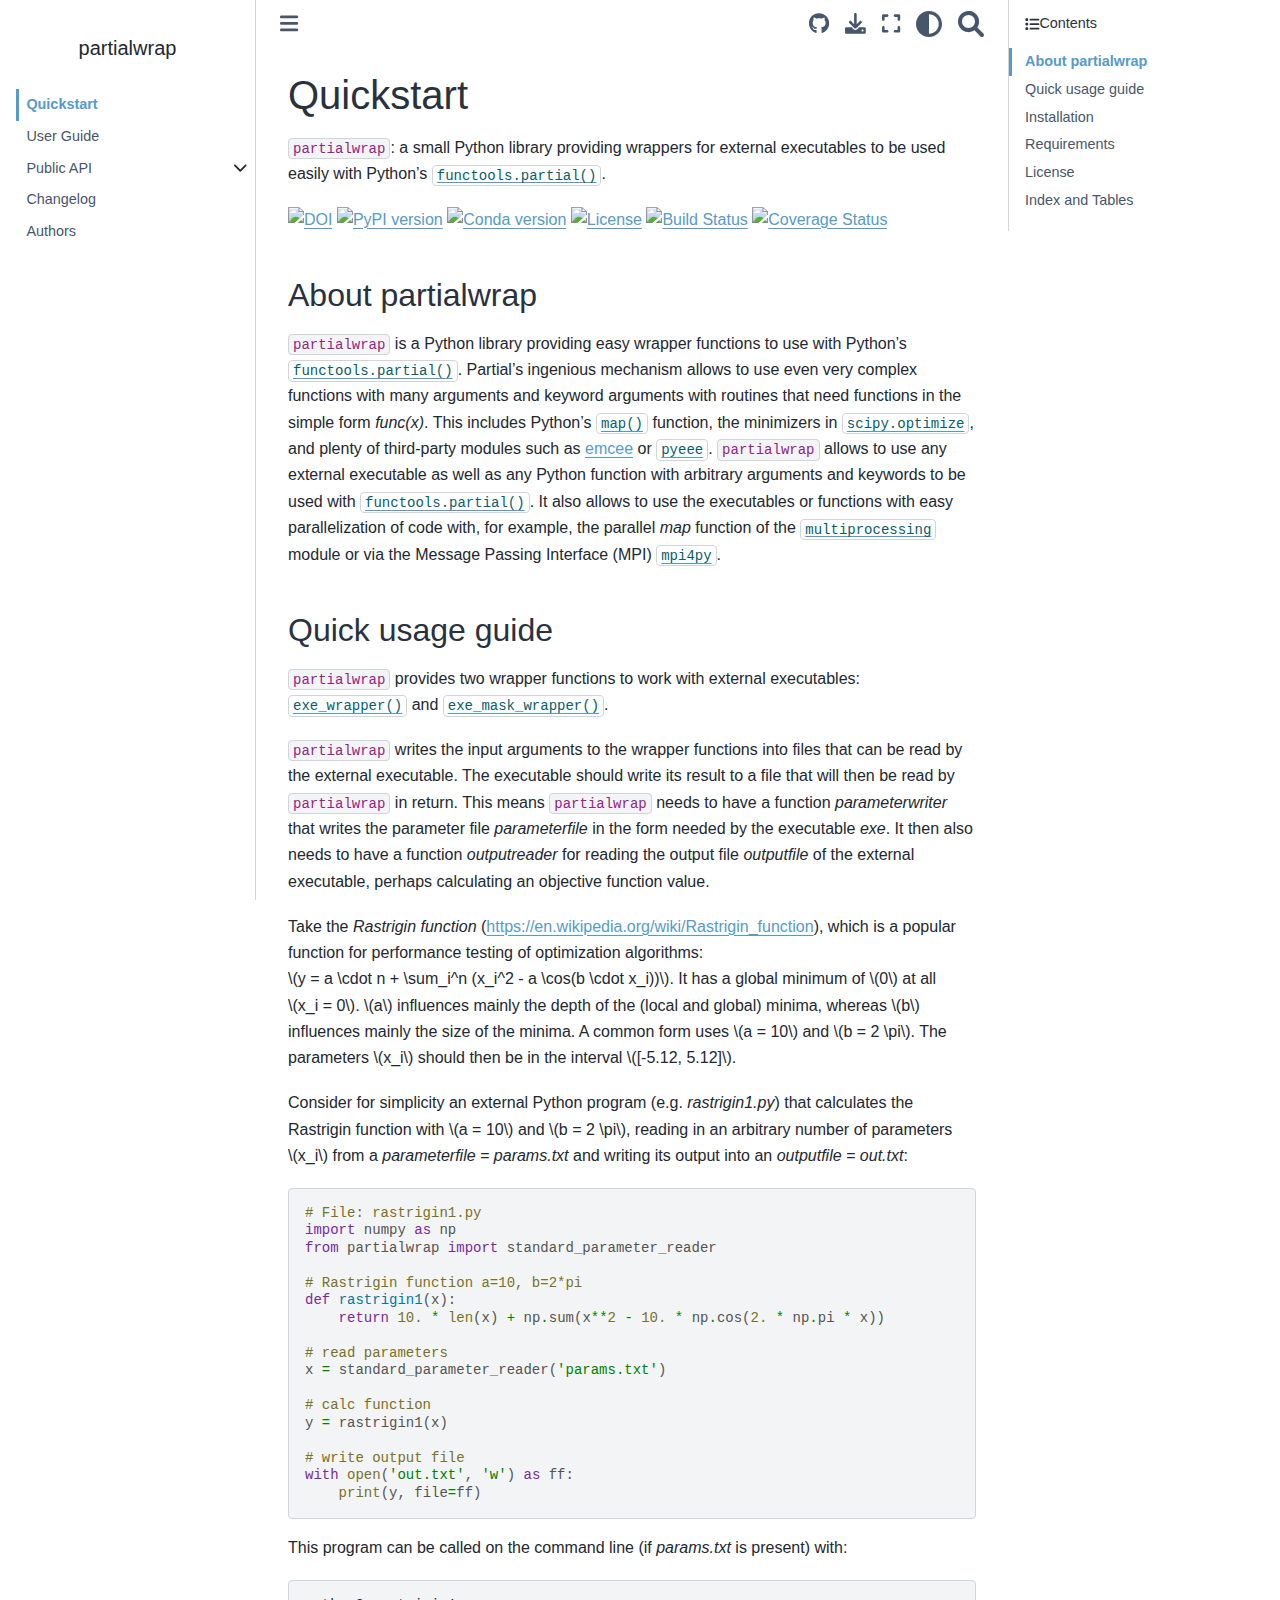
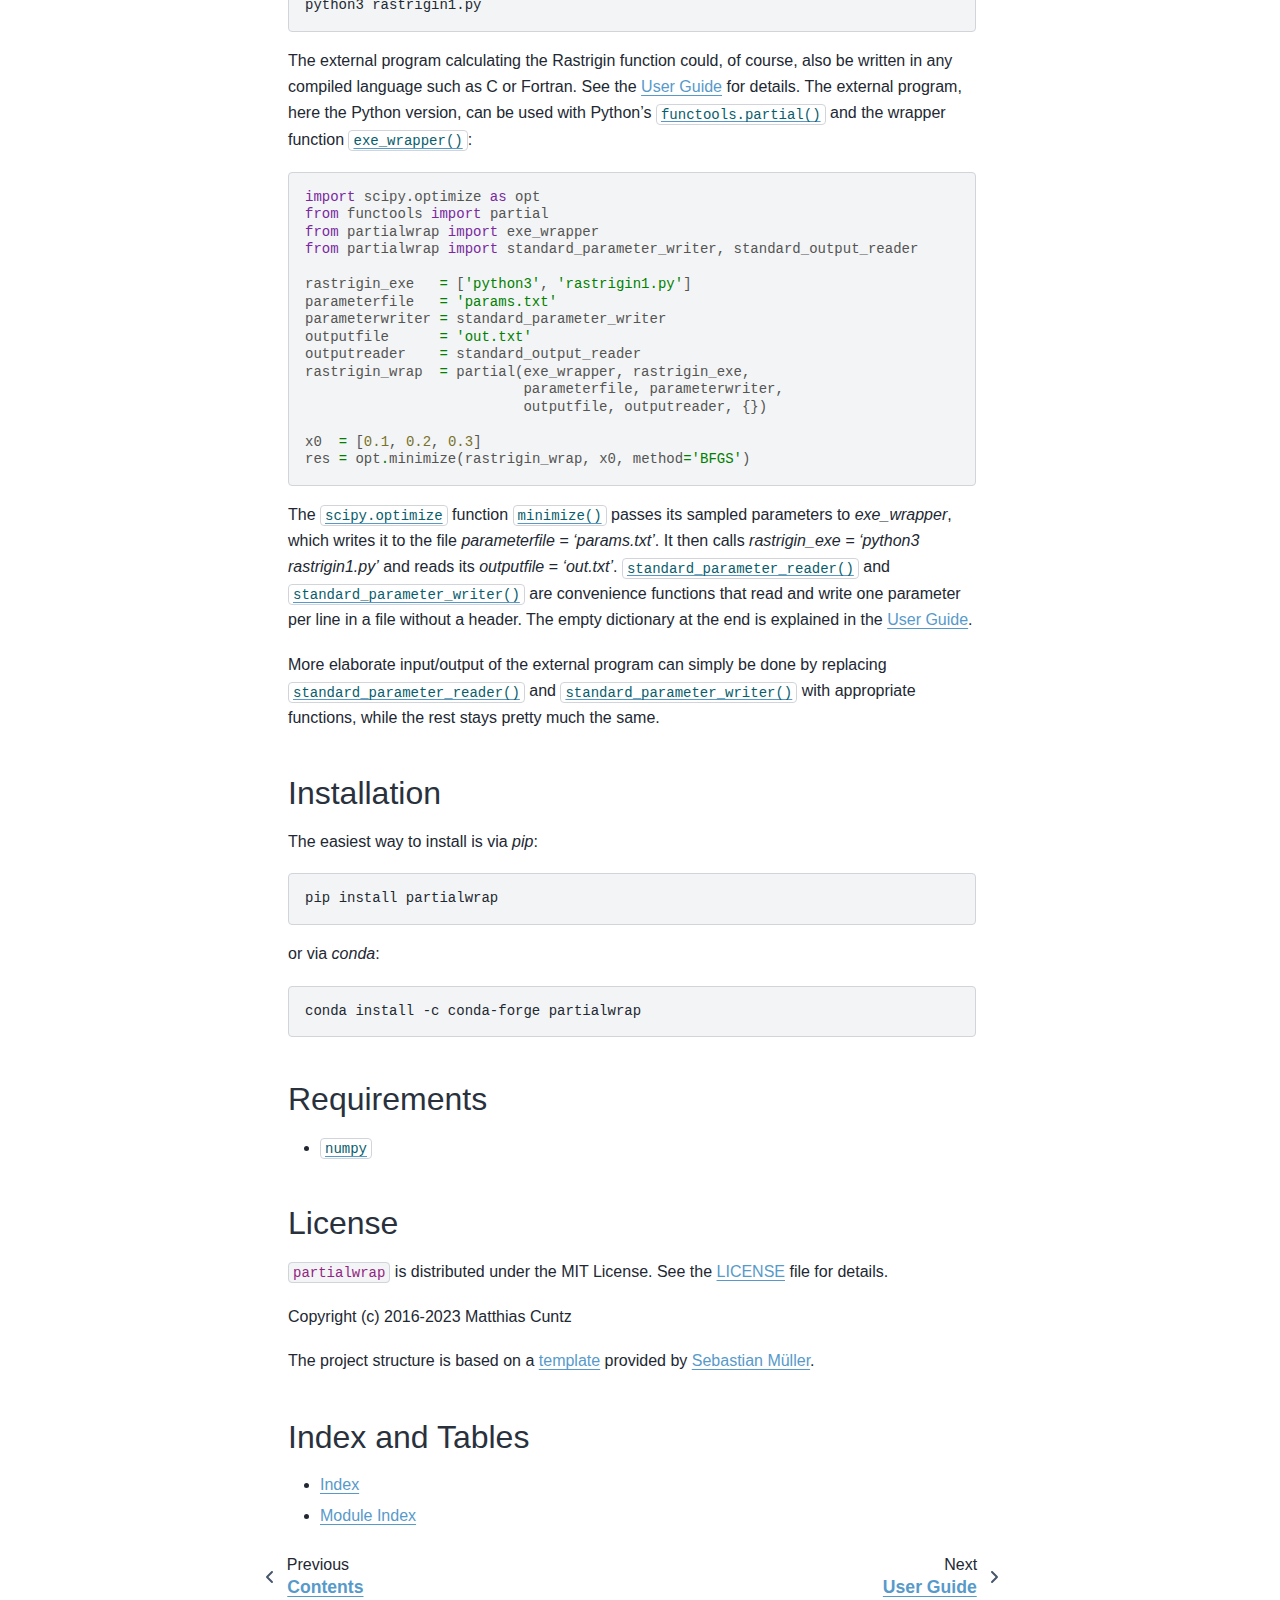
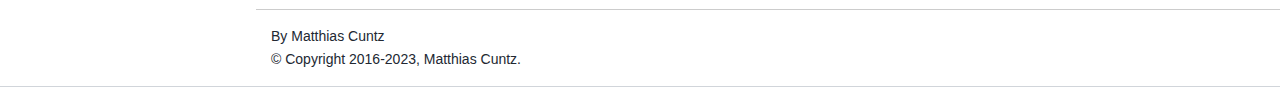
==== commit 0234e000: "Improved docstrings in wrappers; removed exe_wrapper_v34" ====
--- a/docs/html/index.html
+++ b/docs/html/index.html
@@ -446,19 +446,23 @@
 </div>
 <p>The external program calculating the Rastrigin function could, of
 course, also be written in any compiled language such as C or
-Fortran. See the <a class="reference external" href="userguide.html">userguide</a> for details. The
+Fortran. See the <a class="reference external" href="userguide.html">User Guide</a> for details. The
 external program, here the Python version, can be used with Python’s
 <a class="reference external" href="https://docs.python.org/3/library/functools.html#functools.partial" title="(in Python v3.12)"><code class="xref py py-func docutils literal notranslate"><span class="pre">functools.partial()</span></code></a> and the wrapper function
 <a class="reference internal" href="wrappers.html#partialwrap.wrappers.exe_wrapper" title="partialwrap.wrappers.exe_wrapper"><code class="xref py py-func docutils literal notranslate"><span class="pre">exe_wrapper()</span></code></a>:</p>
-<div class="highlight-python notranslate"><div class="highlight"><pre><span></span><span class="kn">from</span> <span class="nn">functools</span> <span class="kn">import</span> <span class="n">partial</span>
-<span class="kn">from</span> <span class="nn">partialwrap</span> <span class="kn">import</span> <span class="n">exe_wrapper</span><span class="p">,</span> <span class="n">standard_parameter_writer</span><span class="p">,</span> <span class="n">standard_output_reader</span>
-
-<span class="n">rastrigin_exe</span>  <span class="o">=</span> <span class="p">[</span><span class="s1">&#39;python3&#39;</span><span class="p">,</span> <span class="s1">&#39;rastrigin1.py&#39;</span><span class="p">]</span>
-<span class="n">parameterfile</span>  <span class="o">=</span> <span class="s1">&#39;params.txt&#39;</span>
-<span class="n">outputfile</span>     <span class="o">=</span> <span class="s1">&#39;out.txt&#39;</span>
-<span class="n">rastrigin_wrap</span> <span class="o">=</span> <span class="n">partial</span><span class="p">(</span><span class="n">exe_wrapper</span><span class="p">,</span> <span class="n">rastrigin_exe</span><span class="p">,</span>
-                         <span class="n">parameterfile</span><span class="p">,</span> <span class="n">standard_parameter_writer</span><span class="p">,</span>
-                         <span class="n">outputfile</span><span class="p">,</span> <span class="n">standard_output_reader</span><span class="p">,</span> <span class="p">{})</span>
+<div class="highlight-python notranslate"><div class="highlight"><pre><span></span><span class="kn">import</span> <span class="nn">scipy.optimize</span> <span class="k">as</span> <span class="nn">opt</span>
+<span class="kn">from</span> <span class="nn">functools</span> <span class="kn">import</span> <span class="n">partial</span>
+<span class="kn">from</span> <span class="nn">partialwrap</span> <span class="kn">import</span> <span class="n">exe_wrapper</span>
+<span class="kn">from</span> <span class="nn">partialwrap</span> <span class="kn">import</span> <span class="n">standard_parameter_writer</span><span class="p">,</span> <span class="n">standard_output_reader</span>
+
+<span class="n">rastrigin_exe</span>   <span class="o">=</span> <span class="p">[</span><span class="s1">&#39;python3&#39;</span><span class="p">,</span> <span class="s1">&#39;rastrigin1.py&#39;</span><span class="p">]</span>
+<span class="n">parameterfile</span>   <span class="o">=</span> <span class="s1">&#39;params.txt&#39;</span>
+<span class="n">parameterwriter</span> <span class="o">=</span> <span class="n">standard_parameter_writer</span>
+<span class="n">outputfile</span>      <span class="o">=</span> <span class="s1">&#39;out.txt&#39;</span>
+<span class="n">outputreader</span>    <span class="o">=</span> <span class="n">standard_output_reader</span>
+<span class="n">rastrigin_wrap</span>  <span class="o">=</span> <span class="n">partial</span><span class="p">(</span><span class="n">exe_wrapper</span><span class="p">,</span> <span class="n">rastrigin_exe</span><span class="p">,</span>
+                          <span class="n">parameterfile</span><span class="p">,</span> <span class="n">parameterwriter</span><span class="p">,</span>
+                          <span class="n">outputfile</span><span class="p">,</span> <span class="n">outputreader</span><span class="p">,</span> <span class="p">{})</span>
 
 <span class="n">x0</span>  <span class="o">=</span> <span class="p">[</span><span class="mf">0.1</span><span class="p">,</span> <span class="mf">0.2</span><span class="p">,</span> <span class="mf">0.3</span><span class="p">]</span>
 <span class="n">res</span> <span class="o">=</span> <span class="n">opt</span><span class="o">.</span><span class="n">minimize</span><span class="p">(</span><span class="n">rastrigin_wrap</span><span class="p">,</span> <span class="n">x0</span><span class="p">,</span> <span class="n">method</span><span class="o">=</span><span class="s1">&#39;BFGS&#39;</span><span class="p">)</span>
@@ -472,10 +476,9 @@
 <a class="reference internal" href="std_io.html#partialwrap.std_io.standard_parameter_writer" title="partialwrap.std_io.standard_parameter_writer"><code class="xref py py-func docutils literal notranslate"><span class="pre">standard_parameter_writer()</span></code></a> are convenience
 functions that read and write one parameter per line in a file without
 a header. The empty dictionary at the end is explained in the
-<a class="reference external" href="userguide.html">userguide</a>.</p>
-<p>More elaborate input/output of the external program can simply be
-dealt with by replacing
-<a class="reference internal" href="std_io.html#partialwrap.std_io.standard_parameter_reader" title="partialwrap.std_io.standard_parameter_reader"><code class="xref py py-func docutils literal notranslate"><span class="pre">standard_parameter_reader()</span></code></a> and
+<a class="reference external" href="userguide.html">User Guide</a>.</p>
+<p>More elaborate input/output of the external program can simply be done
+by replacing <a class="reference internal" href="std_io.html#partialwrap.std_io.standard_parameter_reader" title="partialwrap.std_io.standard_parameter_reader"><code class="xref py py-func docutils literal notranslate"><span class="pre">standard_parameter_reader()</span></code></a> and
 <a class="reference internal" href="std_io.html#partialwrap.std_io.standard_parameter_writer" title="partialwrap.std_io.standard_parameter_writer"><code class="xref py py-func docutils literal notranslate"><span class="pre">standard_parameter_writer()</span></code></a> with appropriate
 functions, while the rest stays pretty much the same.</p>
 </section>
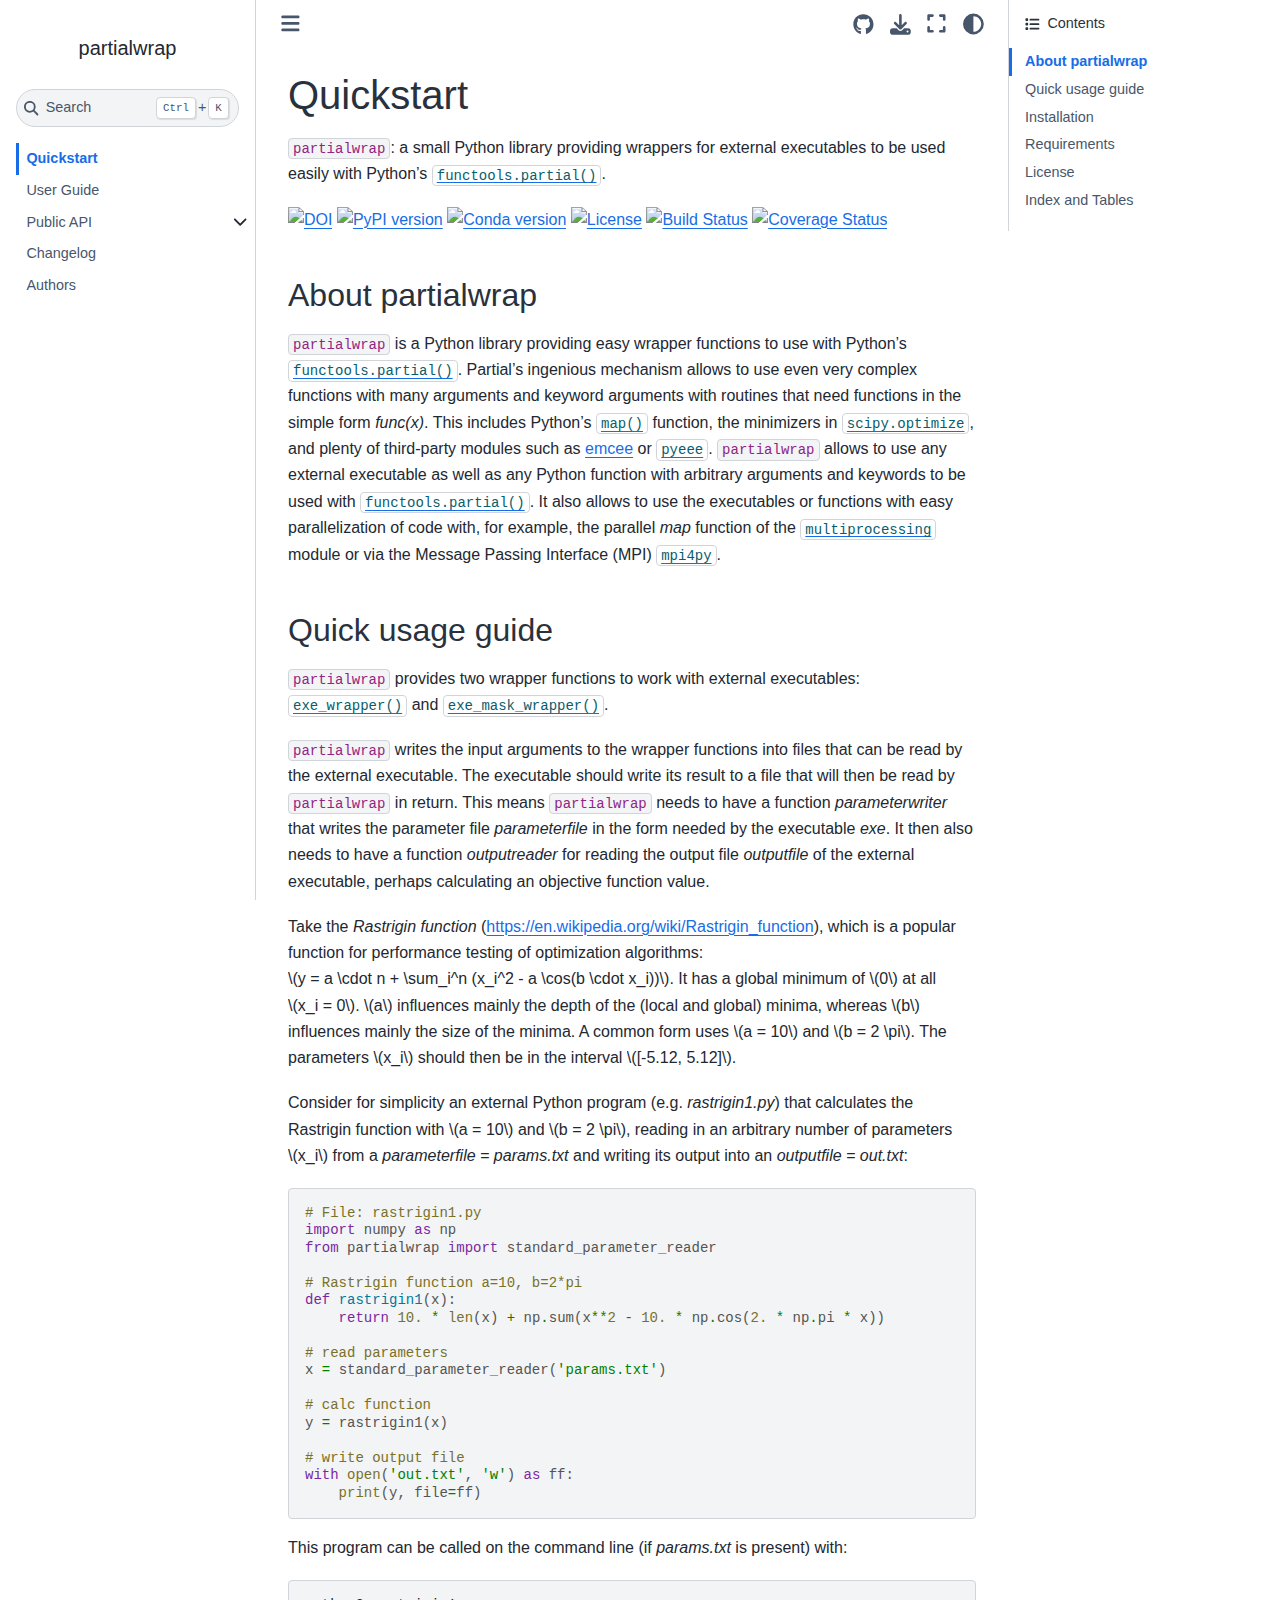
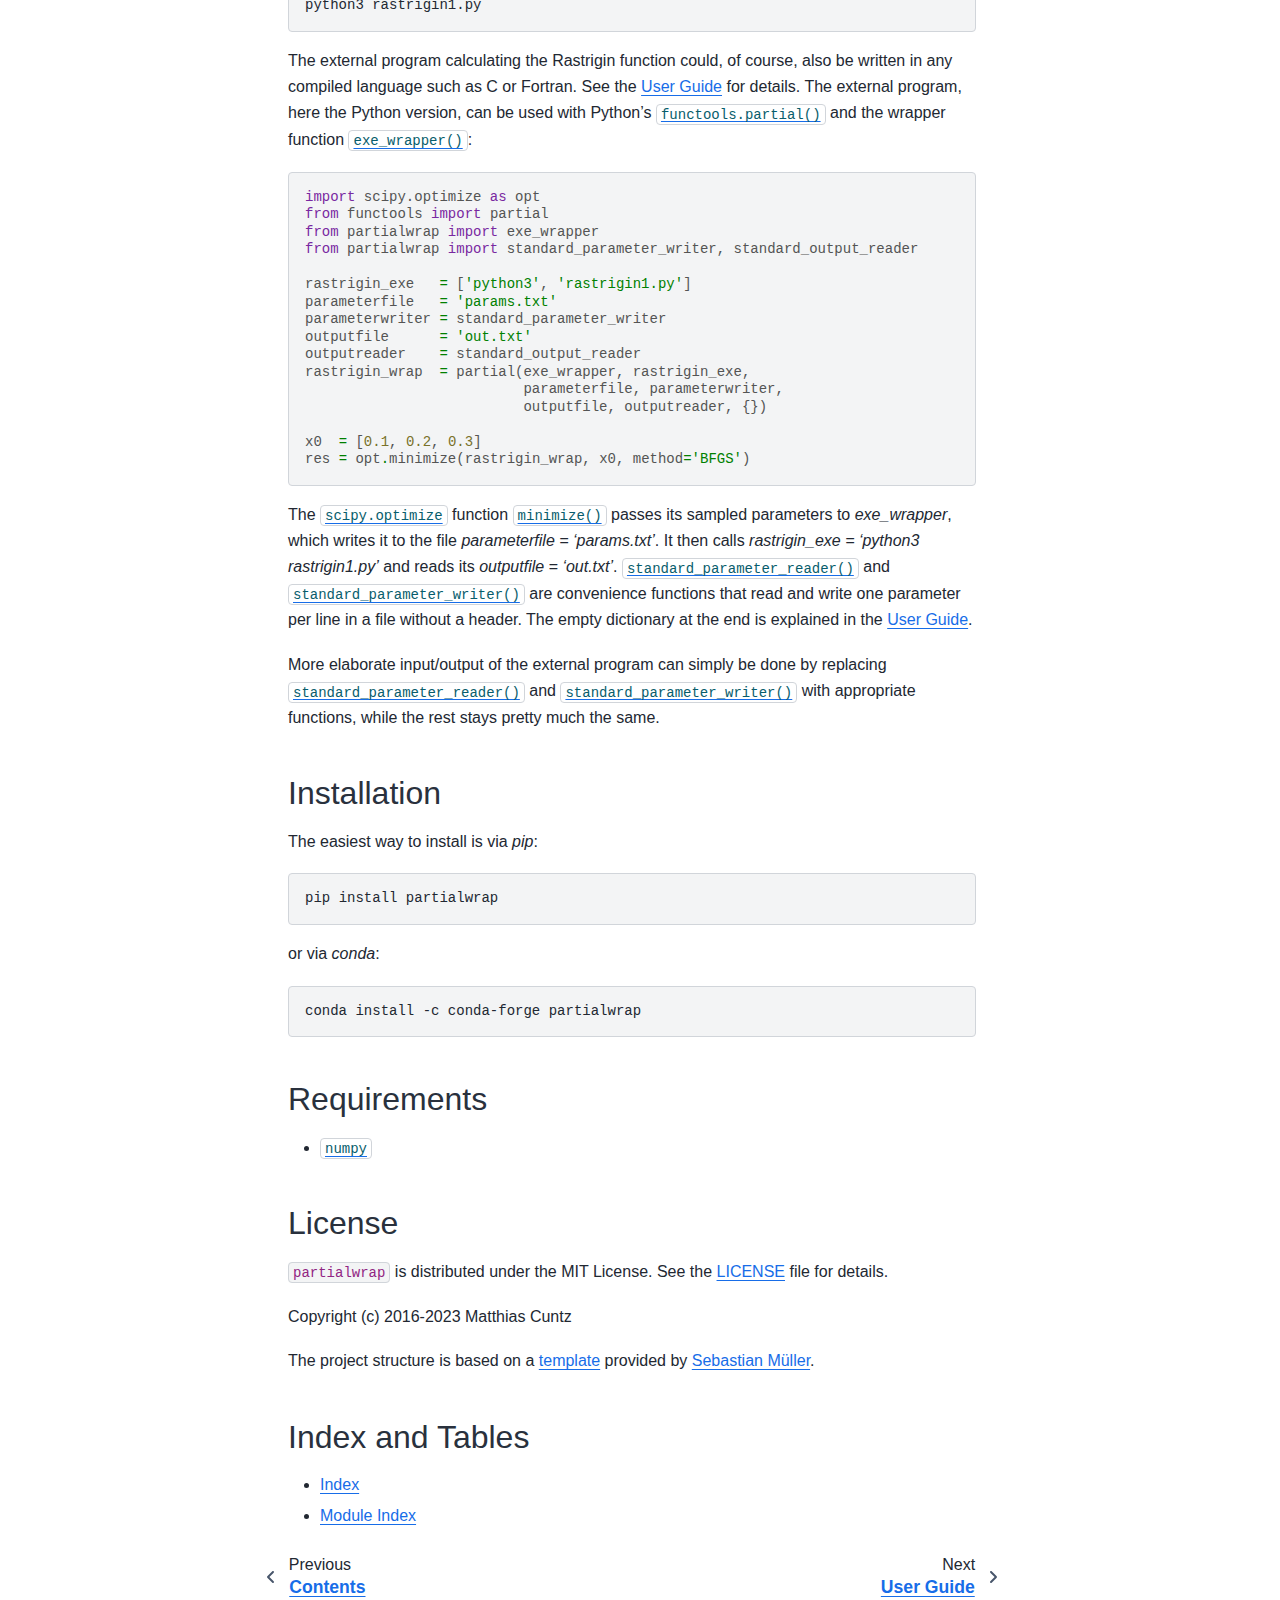
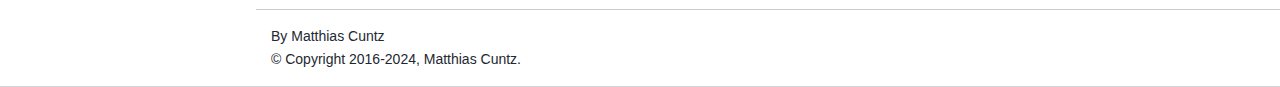
==== commit c2565afe: "Simplified beginning of User Guide" ====
--- a/docs/html/index.html
+++ b/docs/html/index.html
@@ -1,13 +1,12 @@
-
 
 <!DOCTYPE html>
 
 
-<html lang="en" >
+<html lang="en" data-content_root="./" >
 
   <head>
     <meta charset="utf-8" />
-    <meta name="viewport" content="width=device-width, initial-scale=1.0" /><meta name="generator" content="Docutils 0.18.1: http://docutils.sourceforge.net/" />
+    <meta name="viewport" content="width=device-width, initial-scale=1.0" /><meta name="viewport" content="width=device-width, initial-scale=1" />
 
     <title>Quickstart &#8212; partialwrap</title>
   
@@ -19,29 +18,29 @@
   </script>
   
   <!-- Loaded before other Sphinx assets -->
-  <link href="_static/styles/theme.css?digest=ac02cc09edc035673794" rel="stylesheet" />
-<link href="_static/styles/bootstrap.css?digest=ac02cc09edc035673794" rel="stylesheet" />
-<link href="_static/styles/pydata-sphinx-theme.css?digest=ac02cc09edc035673794" rel="stylesheet" />
-
-  
-  <link href="_static/vendor/fontawesome/6.1.2/css/all.min.css?digest=ac02cc09edc035673794" rel="stylesheet" />
-  <link rel="preload" as="font" type="font/woff2" crossorigin href="_static/vendor/fontawesome/6.1.2/webfonts/fa-solid-900.woff2" />
-<link rel="preload" as="font" type="font/woff2" crossorigin href="_static/vendor/fontawesome/6.1.2/webfonts/fa-brands-400.woff2" />
-<link rel="preload" as="font" type="font/woff2" crossorigin href="_static/vendor/fontawesome/6.1.2/webfonts/fa-regular-400.woff2" />
-
-    <link rel="stylesheet" type="text/css" href="_static/pygments.css" />
-    <link rel="stylesheet" href="_static/styles/sphinx-book-theme.css?digest=14f4ca6b54d191a8c7657f6c759bf11a5fb86285" type="text/css" />
-    <link rel="stylesheet" type="text/css" href="_static/css/custom.css" />
+  <link href="_static/styles/theme.css?digest=bd9e20870c6007c4c509" rel="stylesheet" />
+<link href="_static/styles/bootstrap.css?digest=bd9e20870c6007c4c509" rel="stylesheet" />
+<link href="_static/styles/pydata-sphinx-theme.css?digest=bd9e20870c6007c4c509" rel="stylesheet" />
+
+  
+  <link href="_static/vendor/fontawesome/6.5.1/css/all.min.css?digest=bd9e20870c6007c4c509" rel="stylesheet" />
+  <link rel="preload" as="font" type="font/woff2" crossorigin href="_static/vendor/fontawesome/6.5.1/webfonts/fa-solid-900.woff2" />
+<link rel="preload" as="font" type="font/woff2" crossorigin href="_static/vendor/fontawesome/6.5.1/webfonts/fa-brands-400.woff2" />
+<link rel="preload" as="font" type="font/woff2" crossorigin href="_static/vendor/fontawesome/6.5.1/webfonts/fa-regular-400.woff2" />
+
+    <link rel="stylesheet" type="text/css" href="_static/pygments.css?v=fa44fd50" />
+    <link rel="stylesheet" type="text/css" href="_static/styles/sphinx-book-theme.css?v=384b581d" />
+    <link rel="stylesheet" type="text/css" href="_static/css/custom.css?v=628480d8" />
   
   <!-- Pre-loaded scripts that we'll load fully later -->
-  <link rel="preload" as="script" href="_static/scripts/bootstrap.js?digest=ac02cc09edc035673794" />
-<link rel="preload" as="script" href="_static/scripts/pydata-sphinx-theme.js?digest=ac02cc09edc035673794" />
-  <script src="_static/vendor/fontawesome/6.1.2/js/all.min.js?digest=ac02cc09edc035673794"></script>
-
-    <script data-url_root="./" id="documentation_options" src="_static/documentation_options.js"></script>
-    <script src="_static/doctools.js"></script>
-    <script src="_static/sphinx_highlight.js"></script>
-    <script src="_static/scripts/sphinx-book-theme.js?digest=5a5c038af52cf7bc1a1ec88eea08e6366ee68824"></script>
+  <link rel="preload" as="script" href="_static/scripts/bootstrap.js?digest=bd9e20870c6007c4c509" />
+<link rel="preload" as="script" href="_static/scripts/pydata-sphinx-theme.js?digest=bd9e20870c6007c4c509" />
+  <script src="_static/vendor/fontawesome/6.5.1/js/all.min.js?digest=bd9e20870c6007c4c509"></script>
+
+    <script src="_static/documentation_options.js?v=c40ed0f7"></script>
+    <script src="_static/doctools.js?v=888ff710"></script>
+    <script src="_static/sphinx_highlight.js?v=dc90522c"></script>
+    <script src="_static/scripts/sphinx-book-theme.js?v=efea14e4"></script>
     <script async="async" src="https://cdn.jsdelivr.net/npm/mathjax@3/es5/tex-mml-chtml.js"></script>
     <script>DOCUMENTATION_OPTIONS.pagename = 'index';</script>
     <link rel="index" title="Index" href="genindex.html" />
@@ -57,7 +56,7 @@
 
   
   
-  <a class="skip-link" href="#main-content">Skip to main content</a>
+  <a id="pst-skip-link" class="skip-link" href="#main-content">Skip to main content</a>
   
   <div id="pst-scroll-pixel-helper"></div>
 
@@ -100,13 +99,21 @@
   <span class="search-button__kbd-shortcut"><kbd class="kbd-shortcut__modifier">Ctrl</kbd>+<kbd>K</kbd></span>
 </form></div>
   </div>
-  
-    <nav class="bd-header navbar navbar-expand-lg bd-navbar">
-    </nav>
-  
+
+  <header>
+  
+    <div class="bd-header navbar navbar-expand-lg bd-navbar">
+    </div>
+  
+  </header>
+
   <div class="bd-container">
     <div class="bd-container__inner bd-page-width">
       
+      
+      
+        
+      
       <div class="bd-sidebar-primary bd-sidebar">
         
 
@@ -120,6 +127,7 @@
   
     <div class="sidebar-primary-items__start sidebar-primary__section">
         <div class="sidebar-primary-item">
+
   
 
 <a class="navbar-brand logo" href="contents.html">
@@ -128,10 +136,22 @@
   
   
   
+  
     <p class="title logo__title">partialwrap</p>
   
 </a></div>
-        <div class="sidebar-primary-item"><nav class="bd-links" id="bd-docs-nav" aria-label="Main">
+        <div class="sidebar-primary-item">
+
+ <script>
+ document.write(`
+   <button class="btn navbar-btn search-button-field search-button__button" title="Search" aria-label="Search" data-bs-placement="bottom" data-bs-toggle="tooltip">
+    <i class="fa-solid fa-magnifying-glass"></i>
+    <span class="search-button__default-text">Search</span>
+    <span class="search-button__kbd-shortcut"><kbd class="kbd-shortcut__modifier">Ctrl</kbd>+<kbd class="kbd-shortcut__modifier">K</kbd></span>
+   </button>
+ `);
+ </script></div>
+        <div class="sidebar-primary-item"><nav class="bd-links bd-docs-nav" aria-label="Main">
     <div class="bd-toc-item navbar-nav active">
         <ul class="current nav bd-sidenav">
 <li class="toctree-l1 current active"><a class="current reference internal" href="#">Quickstart</a></li>
@@ -313,6 +333,7 @@
 </button>
 
 
+
 <script>
 document.write(`
   <button class="btn btn-sm navbar-btn theme-switch-button" title="light/dark" aria-label="light/dark" data-bs-placement="bottom" data-bs-toggle="tooltip">
@@ -322,6 +343,7 @@
   </button>
 `);
 </script>
+
 
 <script>
 document.write(`
@@ -368,23 +390,23 @@
               
                 
 <div id="searchbox"></div>
-                <article class="bd-article" role="main">
+                <article class="bd-article">
                   
   <section id="quickstart">
-<h1>Quickstart<a class="headerlink" href="#quickstart" title="Permalink to this heading">#</a></h1>
+<h1>Quickstart<a class="headerlink" href="#quickstart" title="Link to this heading">#</a></h1>
 <p><code class="docutils literal notranslate"><span class="pre">partialwrap</span></code>: a small Python library providing wrappers for
 external executables to be used easily with Python’s
 <a class="reference external" href="https://docs.python.org/3/library/functools.html#functools.partial" title="(in Python v3.12)"><code class="xref py py-func docutils literal notranslate"><span class="pre">functools.partial()</span></code></a>.</p>
 <p><a class="reference external" href="https://doi.org/10.5281/zenodo.3893705"><img alt="DOI" src="https://zenodo.org/badge/DOI/10.5281/zenodo.3893705.svg" /></a> <a class="reference external" href="https://badge.fury.io/py/partialwrap"><img alt="PyPI version" src="https://badge.fury.io/py/partialwrap.svg" /></a> <a class="reference external" href="https://anaconda.org/conda-forge/partialwrap"><img alt="Conda version" src="https://anaconda.org/conda-forge/partialwrap/badges/version.svg" /></a> <a class="reference external" href="https://github.com/mcuntz/partialwrap/blob/master/LICENSE"><img alt="License" src="http://img.shields.io/badge/license-MIT-blue.svg?style=flat" /></a> <a class="reference external" href="https://github.com/mcuntz/partialwrap/actions"><img alt="Build Status" src="https://github.com/mcuntz/partialwrap/workflows/Continuous%20Integration/badge.svg?branch=main" /></a> <a class="reference external" href="https://coveralls.io/github/mcuntz/partialwrap?branch=master"><img alt="Coverage Status" src="https://coveralls.io/repos/github/mcuntz/partialwrap/badge.svg?branch=master" /></a></p>
 <section id="about-partialwrap">
-<h2>About partialwrap<a class="headerlink" href="#about-partialwrap" title="Permalink to this heading">#</a></h2>
+<h2>About partialwrap<a class="headerlink" href="#about-partialwrap" title="Link to this heading">#</a></h2>
 <p><code class="docutils literal notranslate"><span class="pre">partialwrap</span></code> is a Python library providing easy wrapper functions
 to use with Python’s <a class="reference external" href="https://docs.python.org/3/library/functools.html#functools.partial" title="(in Python v3.12)"><code class="xref py py-func docutils literal notranslate"><span class="pre">functools.partial()</span></code></a>. Partial’s ingenious
 mechanism allows to use even very complex functions with many
 arguments and keyword arguments with routines that need functions in
 the simple form <cite>func(x)</cite>. This includes Python’s <a class="reference external" href="https://docs.python.org/3/library/functions.html#map" title="(in Python v3.12)"><code class="xref py py-func docutils literal notranslate"><span class="pre">map()</span></code></a>
-function, the minimizers in <a class="reference external" href="https://docs.scipy.org/doc/scipy/reference/optimize.html#module-scipy.optimize" title="(in SciPy v1.11.3)"><code class="xref py py-mod docutils literal notranslate"><span class="pre">scipy.optimize</span></code></a>, and plenty of
-third-party modules such as <a class="reference external" href="https://emcee.readthedocs.io/en/latest/">emcee</a> or <a class="reference external" href="https://pyeee.readthedocs.io/en/latest/package.html#module-pyeee" title="(in pyeee v3.0)"><code class="xref py py-mod docutils literal notranslate"><span class="pre">pyeee</span></code></a>. <code class="docutils literal notranslate"><span class="pre">partialwrap</span></code>
+function, the minimizers in <a class="reference external" href="https://docs.scipy.org/doc/scipy/reference/optimize.html#module-scipy.optimize" title="(in SciPy v1.12.0)"><code class="xref py py-mod docutils literal notranslate"><span class="pre">scipy.optimize</span></code></a>, and plenty of
+third-party modules such as <a class="reference external" href="https://emcee.readthedocs.io/en/latest/">emcee</a> or <a class="reference external" href="https://mcuntz.github.io/pyeee/html/package.html#module-pyeee" title="(in pyeee v3.1.dev0)"><code class="xref py py-mod docutils literal notranslate"><span class="pre">pyeee</span></code></a>. <code class="docutils literal notranslate"><span class="pre">partialwrap</span></code>
 allows to use any external executable as well as any Python function
 with arbitrary arguments and keywords to be used with
 <a class="reference external" href="https://docs.python.org/3/library/functools.html#functools.partial" title="(in Python v3.12)"><code class="xref py py-func docutils literal notranslate"><span class="pre">functools.partial()</span></code></a>. It also allows to use the executables or
@@ -393,7 +415,7 @@
 the Message Passing Interface (MPI) <a class="reference external" href="https://mpi4py.readthedocs.io/en/latest/mpi4py.html#module-mpi4py" title="(in MPI for Python v4.0.0)"><code class="xref py py-mod docutils literal notranslate"><span class="pre">mpi4py</span></code></a>.</p>
 </section>
 <section id="quick-usage-guide">
-<h2>Quick usage guide<a class="headerlink" href="#quick-usage-guide" title="Permalink to this heading">#</a></h2>
+<h2>Quick usage guide<a class="headerlink" href="#quick-usage-guide" title="Link to this heading">#</a></h2>
 <p><code class="docutils literal notranslate"><span class="pre">partialwrap</span></code> provides two wrapper functions to work with external
 executables: <a class="reference internal" href="wrappers.html#partialwrap.wrappers.exe_wrapper" title="partialwrap.wrappers.exe_wrapper"><code class="xref py py-func docutils literal notranslate"><span class="pre">exe_wrapper()</span></code></a> and
 <a class="reference internal" href="wrappers.html#partialwrap.wrappers.exe_mask_wrapper" title="partialwrap.wrappers.exe_mask_wrapper"><code class="xref py py-func docutils literal notranslate"><span class="pre">exe_mask_wrapper()</span></code></a>.</p>
@@ -468,7 +490,7 @@
 <span class="n">res</span> <span class="o">=</span> <span class="n">opt</span><span class="o">.</span><span class="n">minimize</span><span class="p">(</span><span class="n">rastrigin_wrap</span><span class="p">,</span> <span class="n">x0</span><span class="p">,</span> <span class="n">method</span><span class="o">=</span><span class="s1">&#39;BFGS&#39;</span><span class="p">)</span>
 </pre></div>
 </div>
-<p>The <a class="reference external" href="https://docs.scipy.org/doc/scipy/reference/optimize.html#module-scipy.optimize" title="(in SciPy v1.11.3)"><code class="xref py py-mod docutils literal notranslate"><span class="pre">scipy.optimize</span></code></a> function <a class="reference external" href="https://docs.scipy.org/doc/scipy/reference/generated/scipy.optimize.minimize.html#scipy.optimize.minimize" title="(in SciPy v1.11.3)"><code class="xref py py-func docutils literal notranslate"><span class="pre">minimize()</span></code></a>
+<p>The <a class="reference external" href="https://docs.scipy.org/doc/scipy/reference/optimize.html#module-scipy.optimize" title="(in SciPy v1.12.0)"><code class="xref py py-mod docutils literal notranslate"><span class="pre">scipy.optimize</span></code></a> function <a class="reference external" href="https://docs.scipy.org/doc/scipy/reference/generated/scipy.optimize.minimize.html#scipy.optimize.minimize" title="(in SciPy v1.12.0)"><code class="xref py py-func docutils literal notranslate"><span class="pre">minimize()</span></code></a>
 passes its sampled parameters to <cite>exe_wrapper</cite>, which writes it to the
 file <cite>parameterfile = ‘params.txt’</cite>. It then calls <cite>rastrigin_exe =
 ‘python3 rastrigin1.py’</cite> and reads its <cite>outputfile = ‘out.txt’</cite>.
@@ -483,7 +505,7 @@
 functions, while the rest stays pretty much the same.</p>
 </section>
 <section id="installation">
-<h2>Installation<a class="headerlink" href="#installation" title="Permalink to this heading">#</a></h2>
+<h2>Installation<a class="headerlink" href="#installation" title="Link to this heading">#</a></h2>
 <p>The easiest way to install is via <cite>pip</cite>:</p>
 <div class="highlight-bash notranslate"><div class="highlight"><pre><span></span>pip<span class="w"> </span>install<span class="w"> </span>partialwrap
 </pre></div>
@@ -494,20 +516,20 @@
 </div>
 </section>
 <section id="requirements">
-<h2>Requirements<a class="headerlink" href="#requirements" title="Permalink to this heading">#</a></h2>
+<h2>Requirements<a class="headerlink" href="#requirements" title="Link to this heading">#</a></h2>
 <ul class="simple">
 <li><p><a class="reference external" href="https://numpy.org/doc/stable/reference/index.html#module-numpy" title="(in NumPy v1.26)"><code class="xref py py-mod docutils literal notranslate"><span class="pre">numpy</span></code></a></p></li>
 </ul>
 </section>
 <section id="license">
-<h2>License<a class="headerlink" href="#license" title="Permalink to this heading">#</a></h2>
+<h2>License<a class="headerlink" href="#license" title="Link to this heading">#</a></h2>
 <p><code class="docutils literal notranslate"><span class="pre">partialwrap</span></code> is distributed under the MIT License. See the
 <a class="reference external" href="https://github.com/mcuntz/partialwrap/LICENSE">LICENSE</a> file for details.</p>
 <p>Copyright (c) 2016-2023 Matthias Cuntz</p>
 <p>The project structure is based on a <a class="reference external" href="https://github.com/MuellerSeb/template">template</a> provided by <a class="reference external" href="https://github.com/MuellerSeb">Sebastian Müller</a>.</p>
 </section>
 <section id="index-and-tables">
-<h2>Index and Tables<a class="headerlink" href="#index-and-tables" title="Permalink to this heading">#</a></h2>
+<h2>Index and Tables<a class="headerlink" href="#index-and-tables" title="Link to this heading">#</a></h2>
 <ul class="simple">
 <li><p><a class="reference internal" href="genindex.html"><span class="std std-ref">Index</span></a></p></li>
 <li><p><a class="reference internal" href="py-modindex.html"><span class="std std-ref">Module Index</span></a></p></li>
@@ -524,7 +546,7 @@
               
               
                 <footer class="prev-next-footer">
-                  <!-- Previous / next buttons -->
+                  
 <div class="prev-next-area">
     <a class="left-prev"
        href="contents.html"
@@ -553,6 +575,7 @@
               
                 <div class="bd-sidebar-secondary bd-toc"><div class="sidebar-secondary-items sidebar-secondary__inner">
 
+
   <div class="sidebar-secondary-item">
   <div class="page-toc tocsection onthispage">
     <i class="fa-solid fa-list"></i> Contents
@@ -586,9 +609,10 @@
   
   <div class="footer-item">
     
+
   <p class="copyright">
     
-      © Copyright 2016-2023, Matthias Cuntz.
+      © Copyright 2016-2024, Matthias Cuntz.
       <br/>
     
   </p>
@@ -612,8 +636,8 @@
   </div>
   
   <!-- Scripts loaded after <body> so the DOM is not blocked -->
-  <script src="_static/scripts/bootstrap.js?digest=ac02cc09edc035673794"></script>
-<script src="_static/scripts/pydata-sphinx-theme.js?digest=ac02cc09edc035673794"></script>
+  <script src="_static/scripts/bootstrap.js?digest=bd9e20870c6007c4c509"></script>
+<script src="_static/scripts/pydata-sphinx-theme.js?digest=bd9e20870c6007c4c509"></script>
 
   <footer class="bd-footer">
   </footer>
